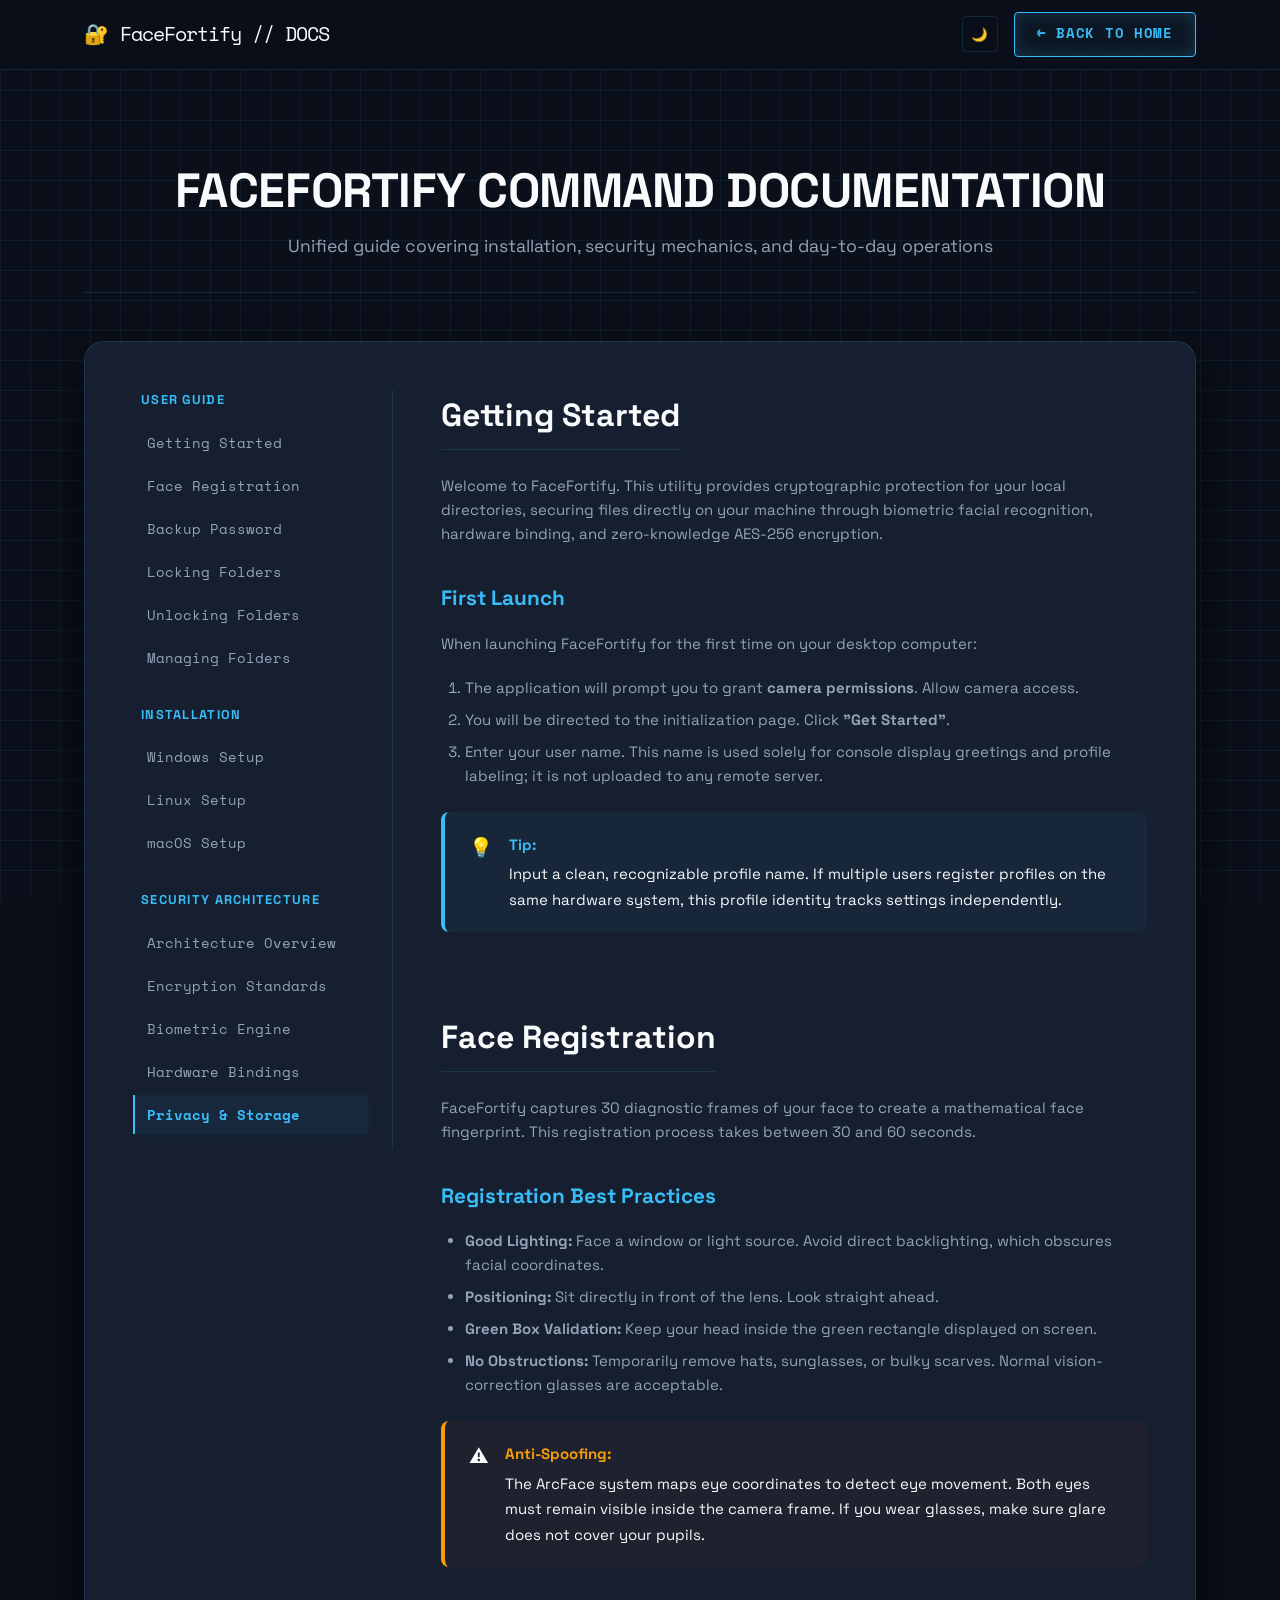
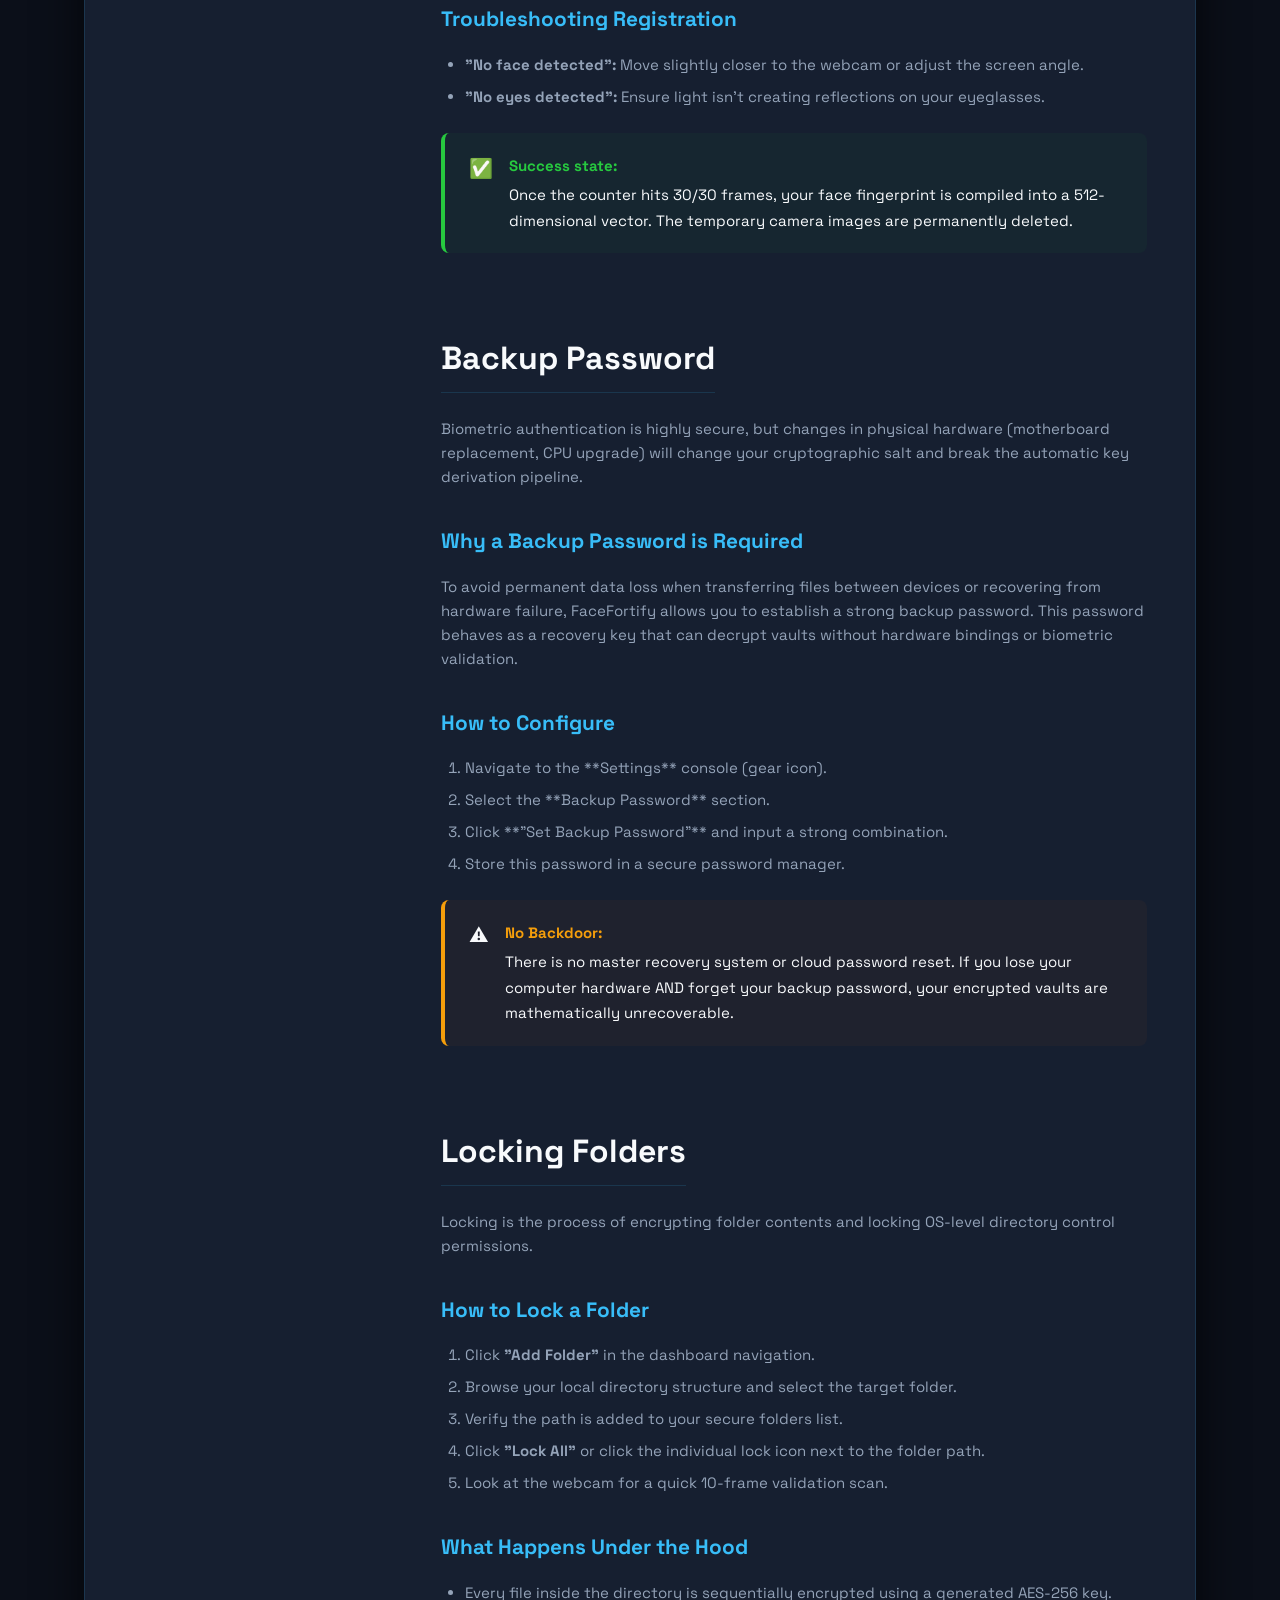
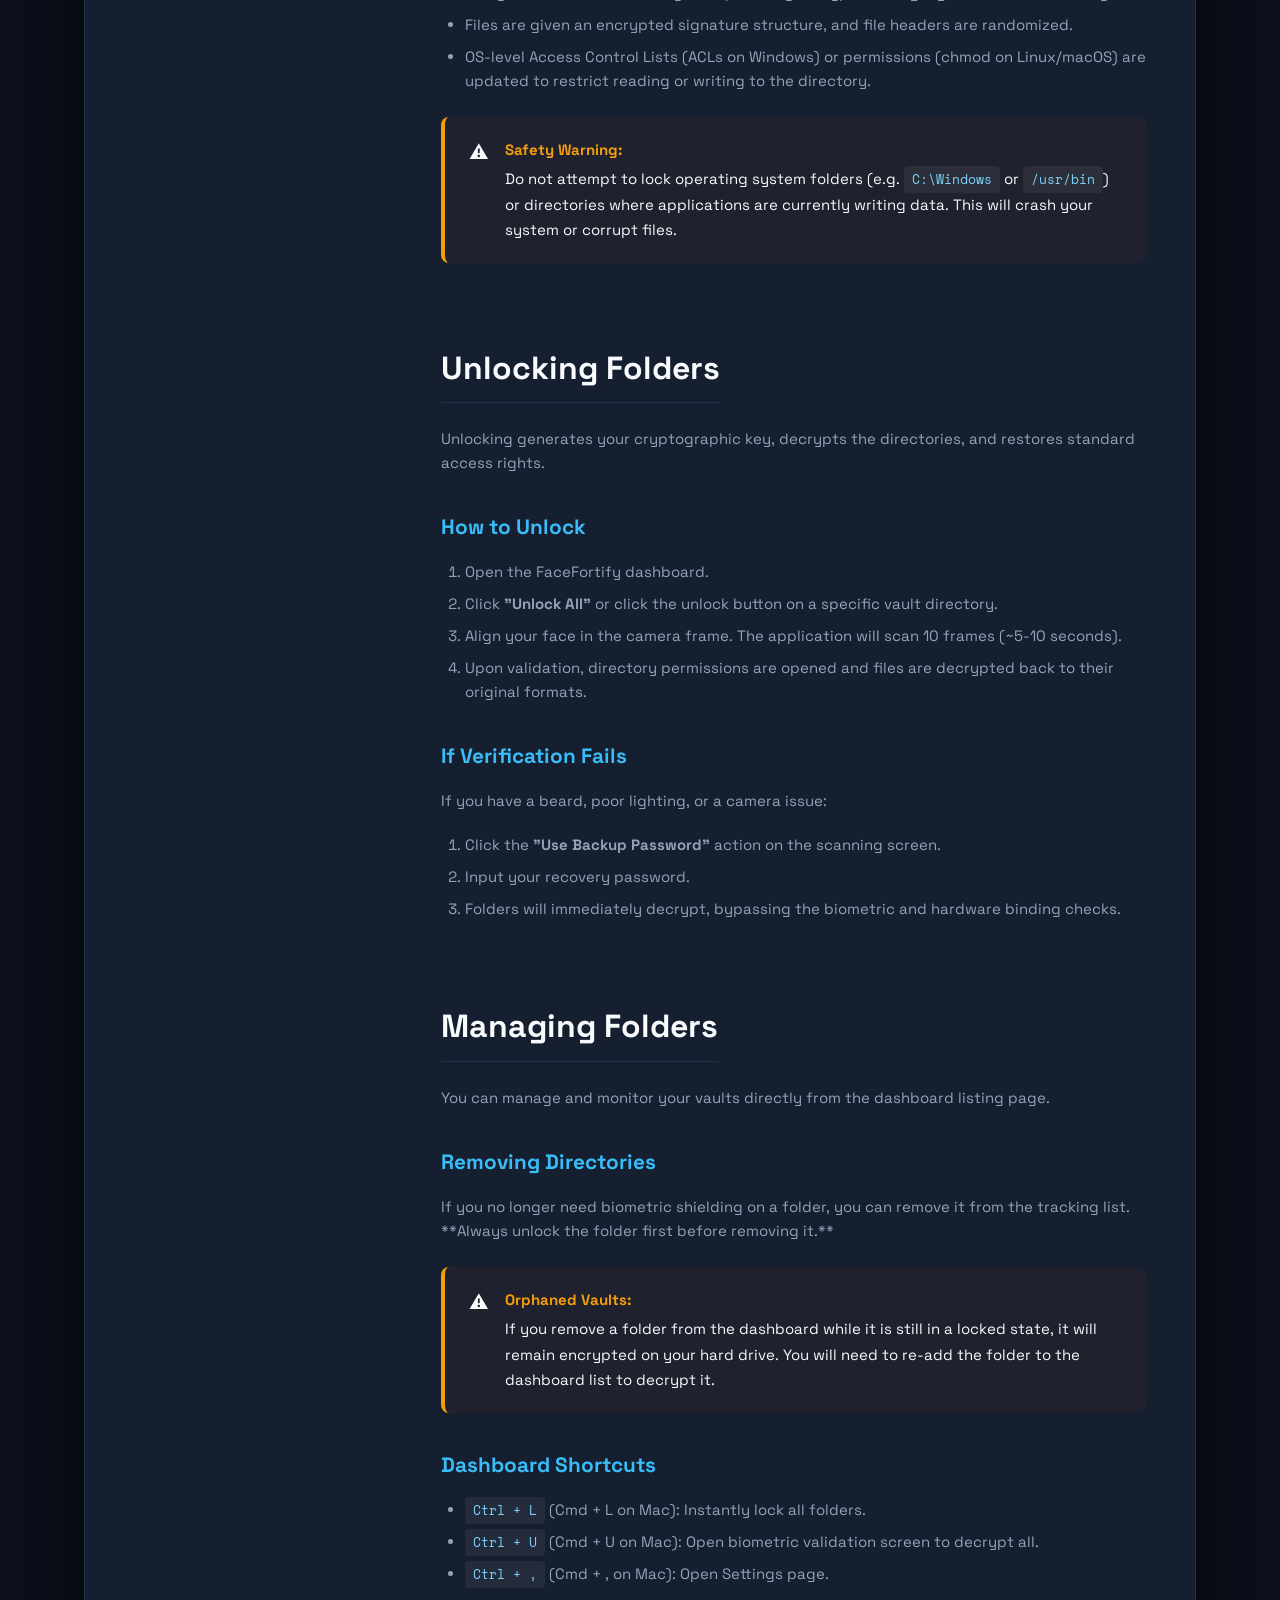
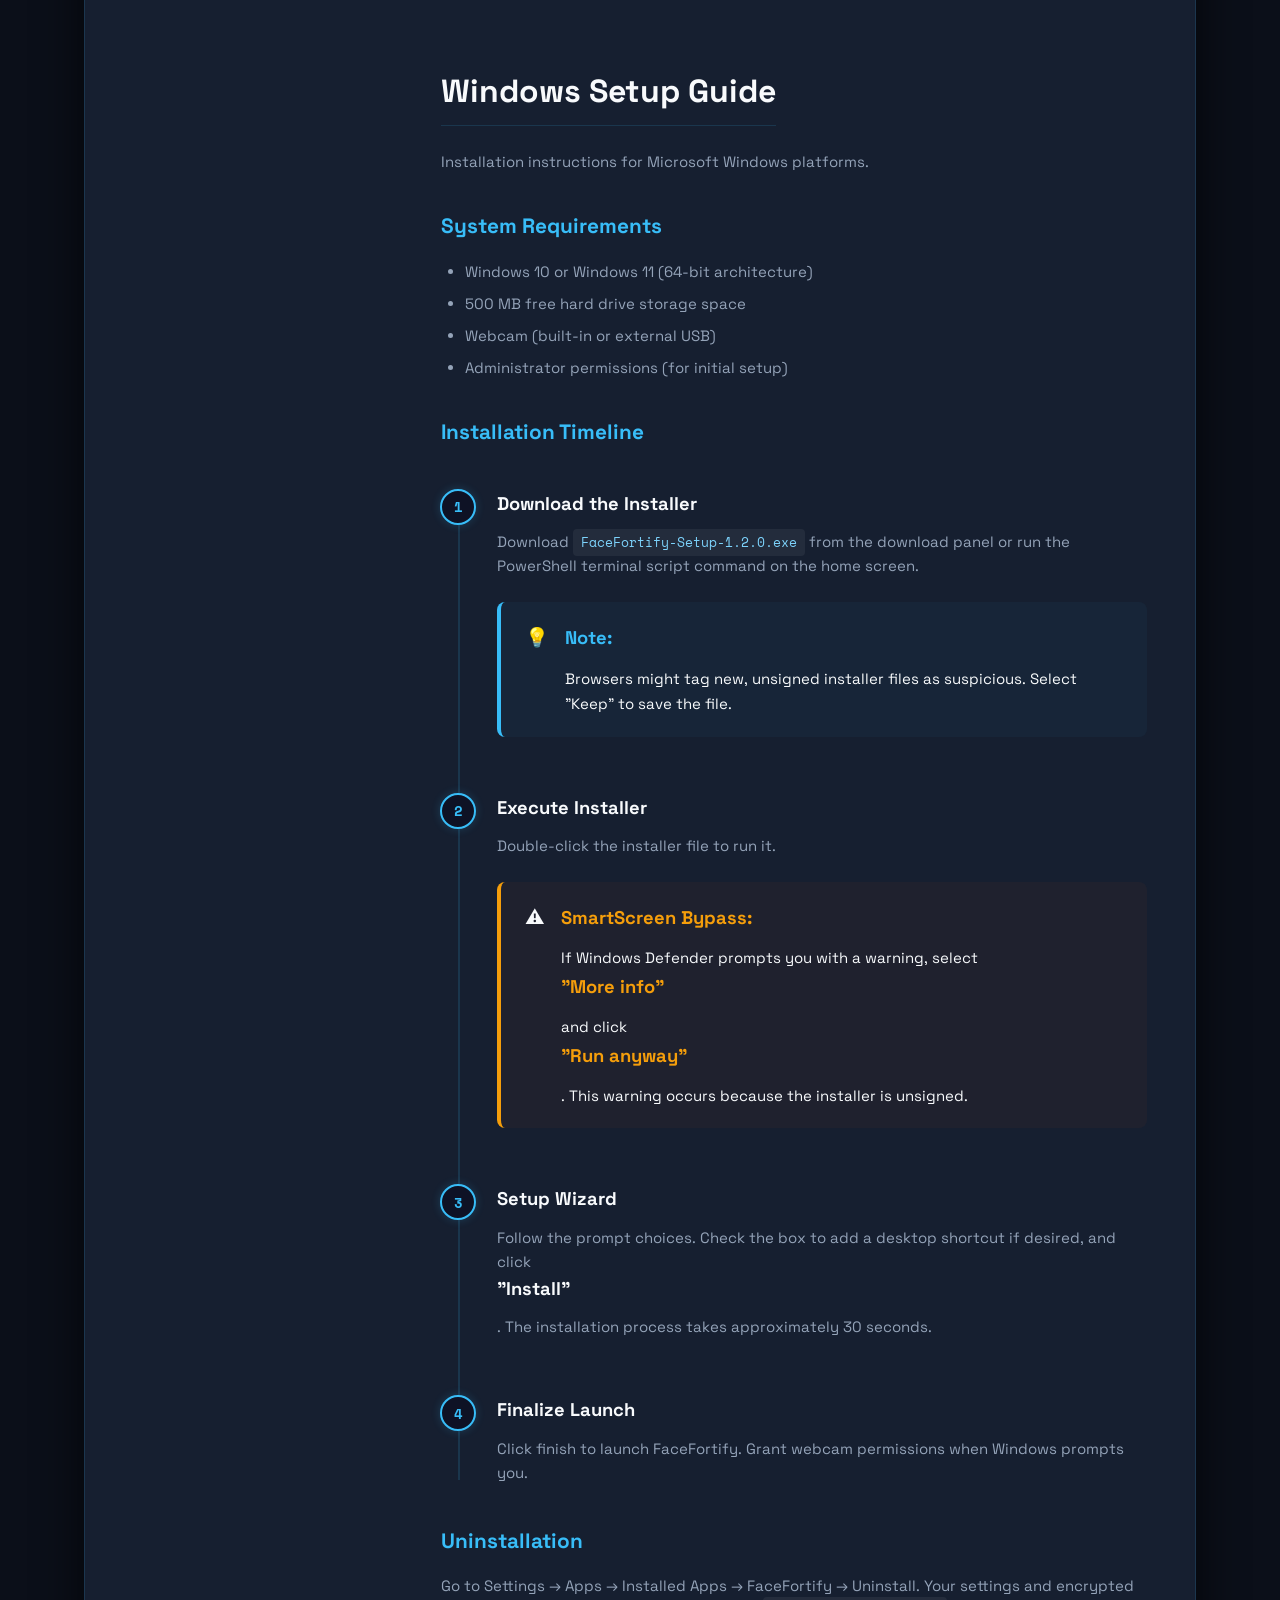
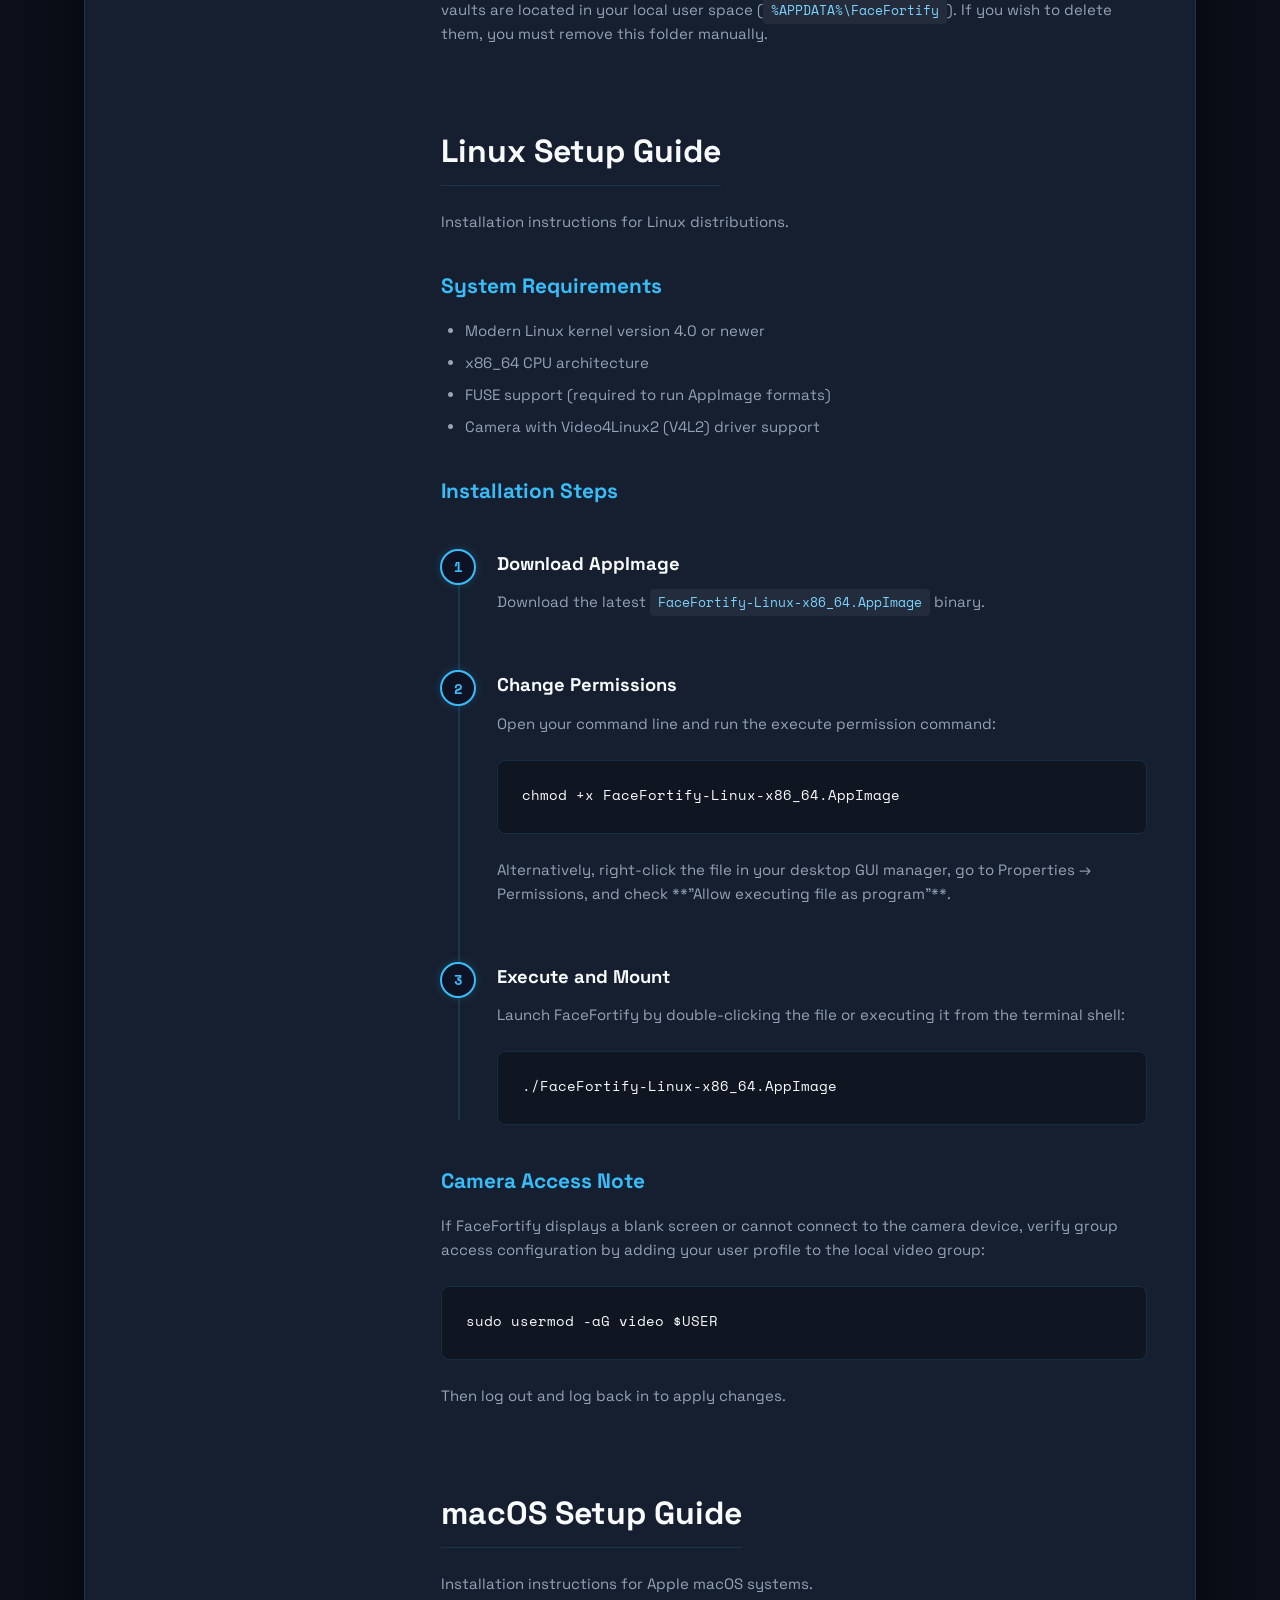
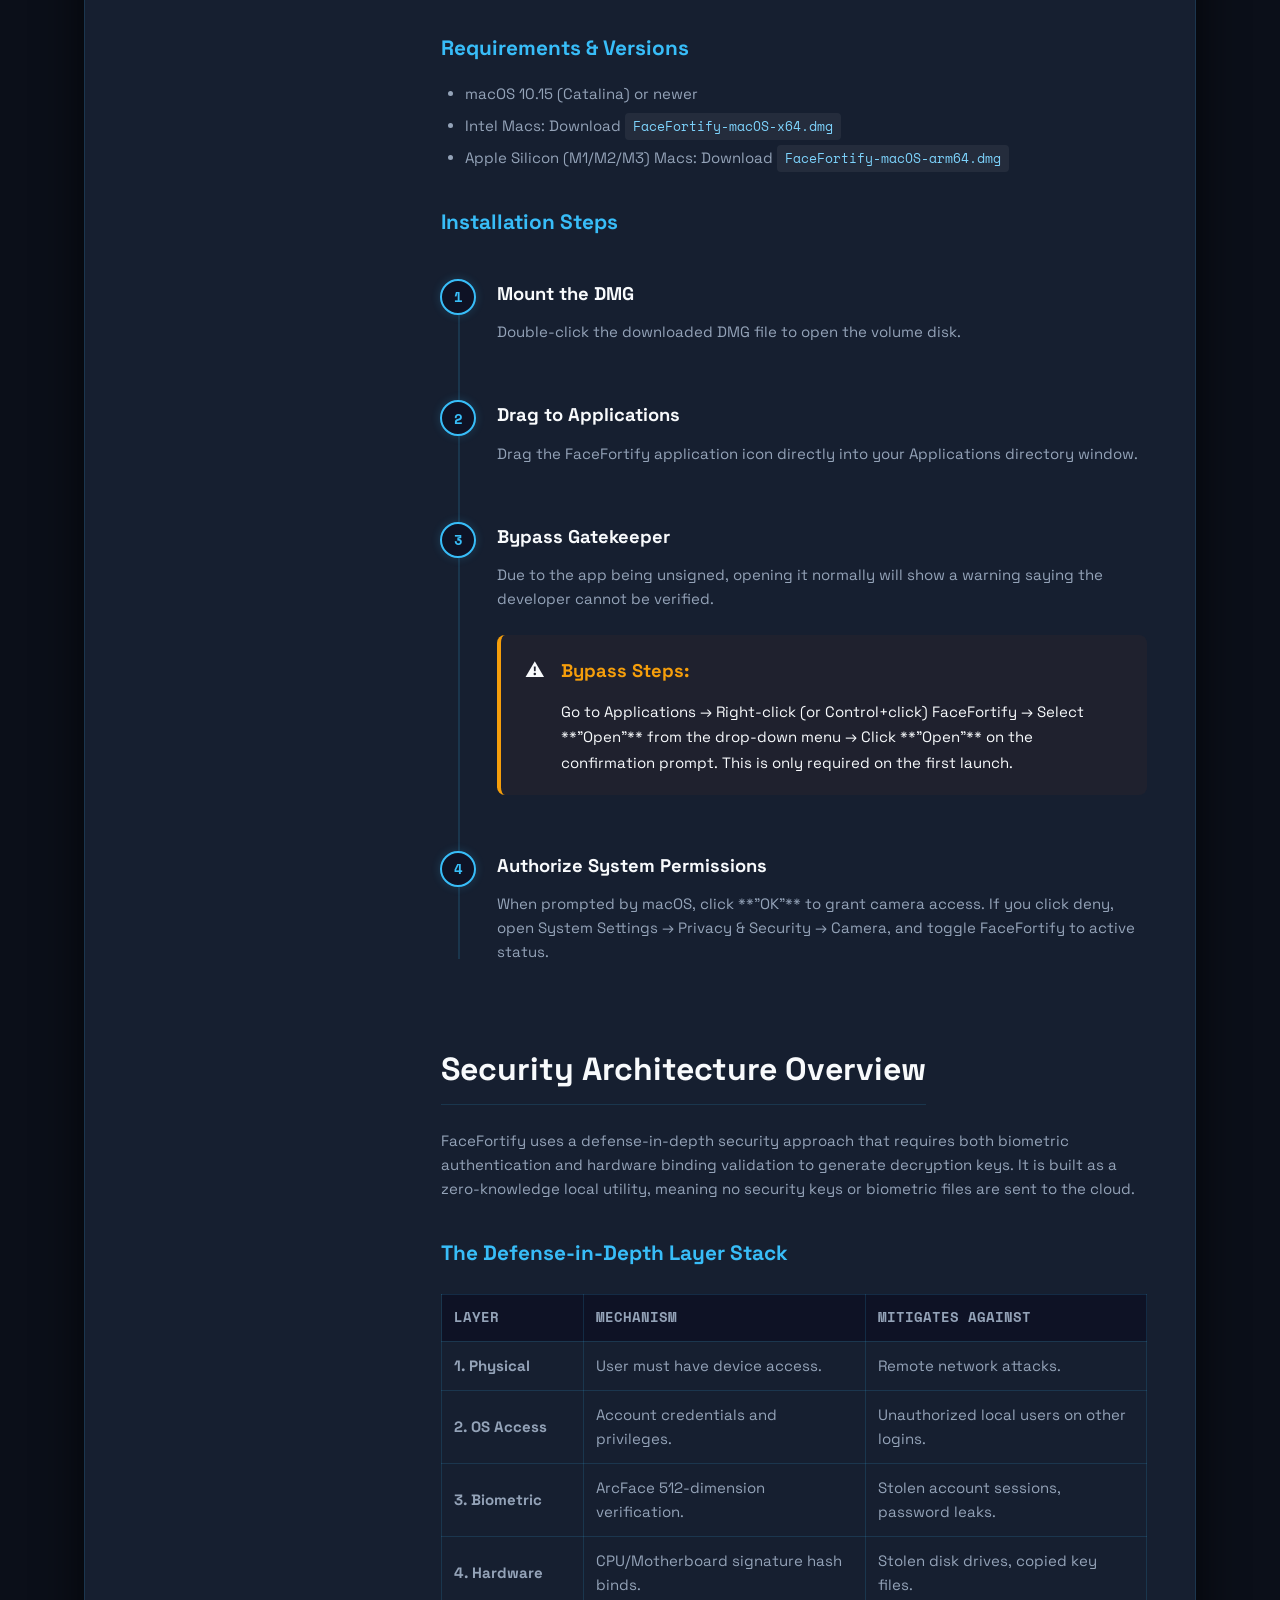
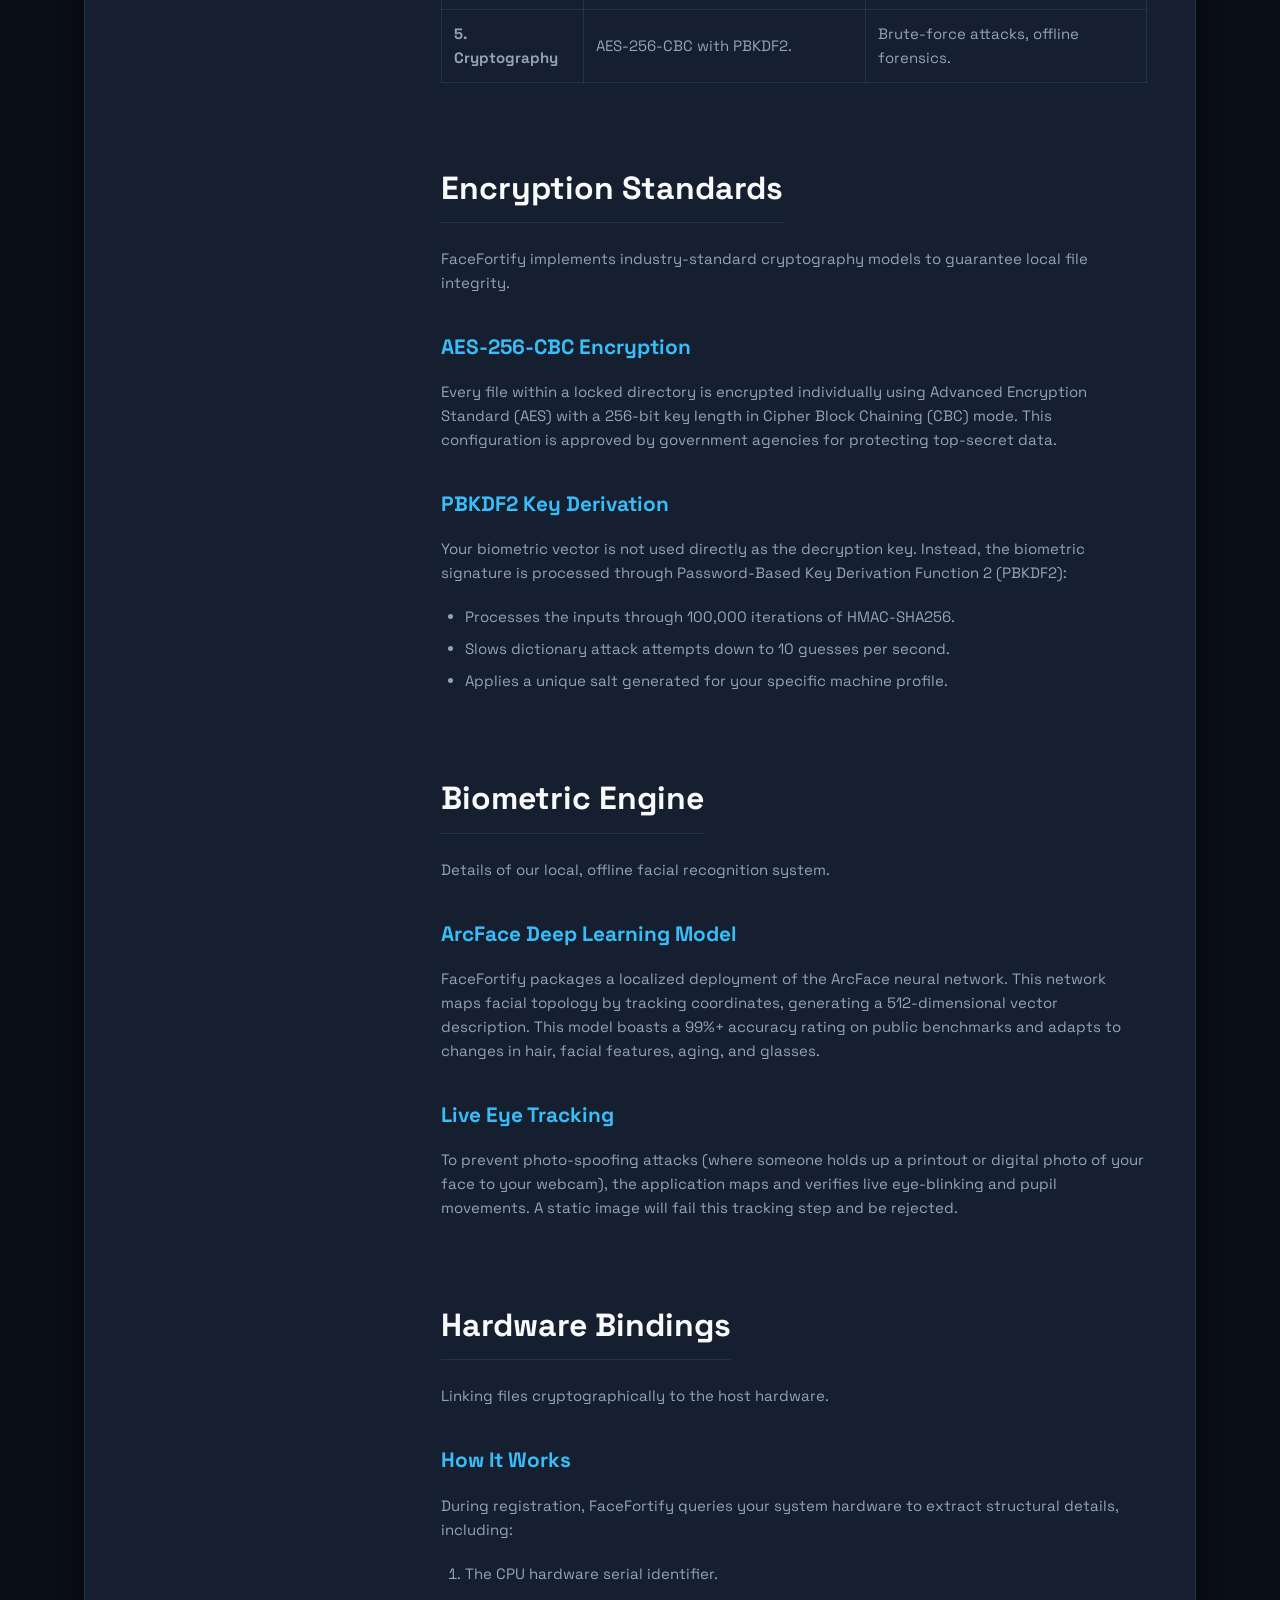
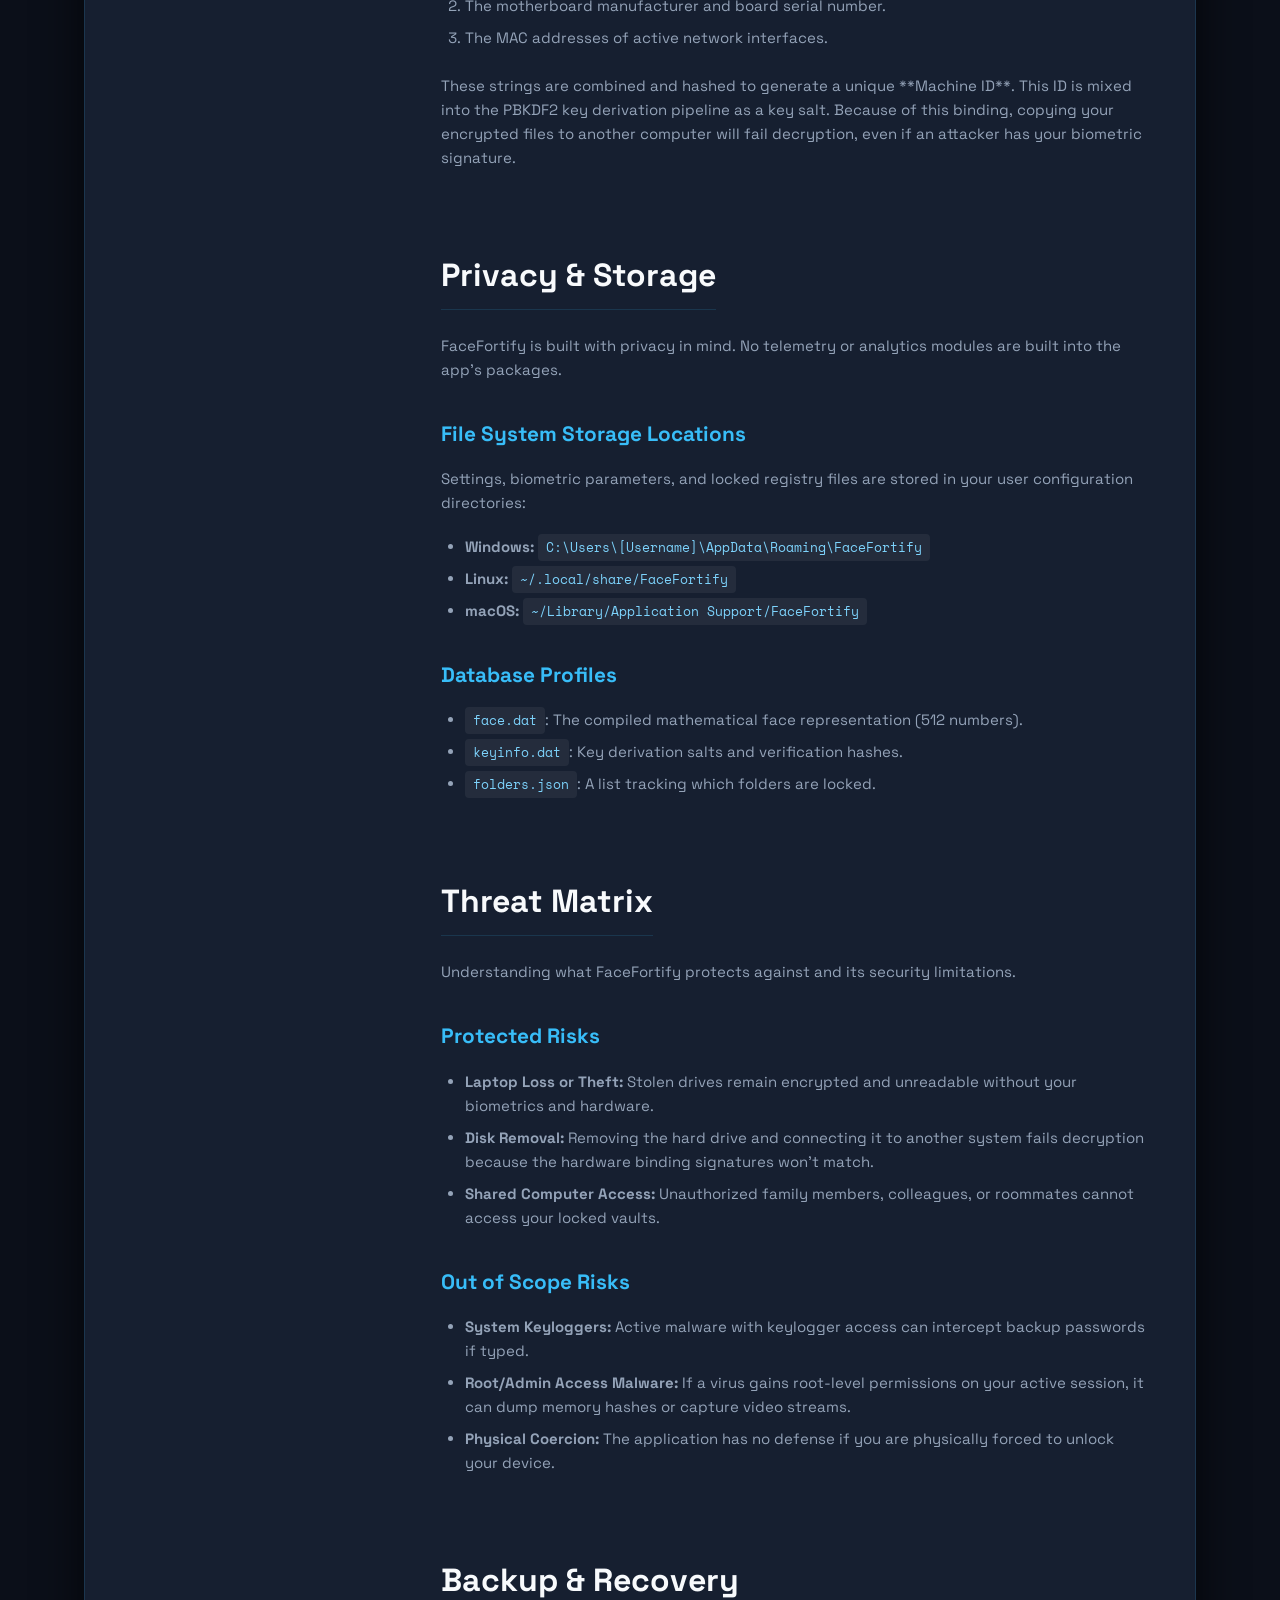
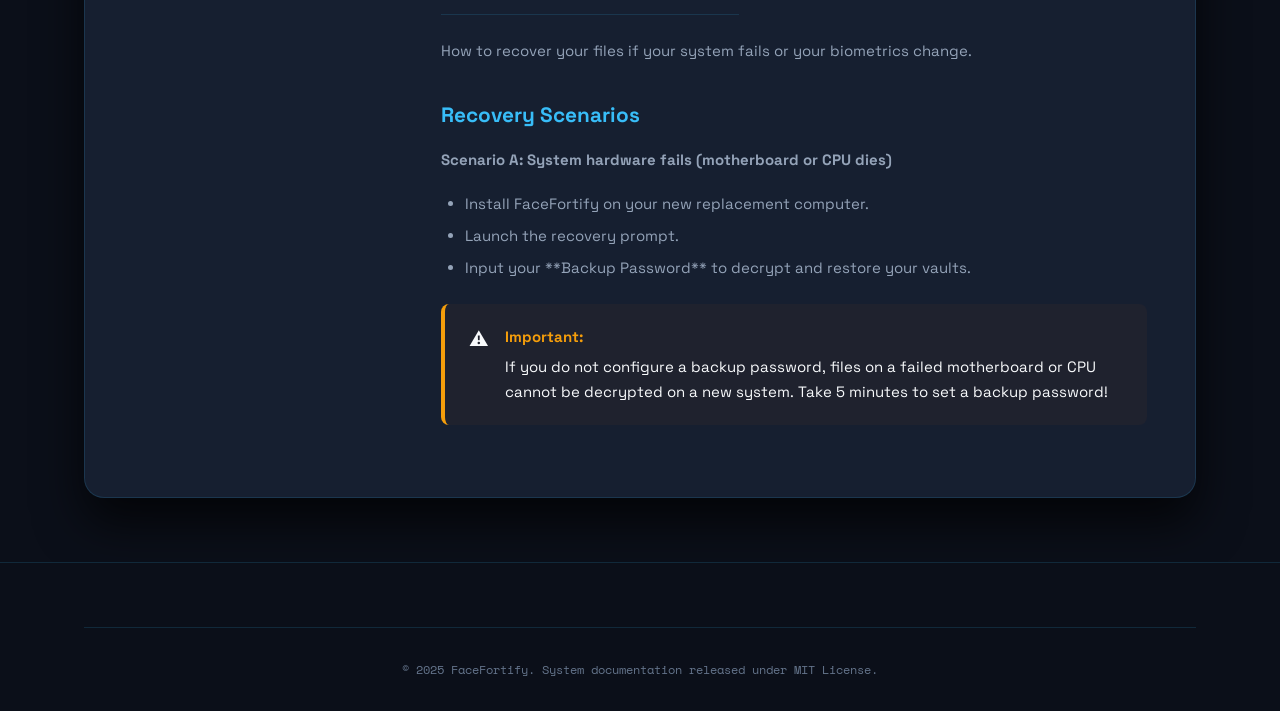
==== docs/index.html @ 285ff39a "feat: implement website functionality with new UI components and centralized documentation structure" ====
<!DOCTYPE html>
<html lang="en">

<head>
    <meta charset="UTF-8">
    <meta name="viewport" content="width=device-width, initial-scale=1.0">
    <title>Documentation Hub - FaceFortify</title>
    <link rel="icon" type="image/png" href="../images/favicon.png">
    <link href="https://fonts.googleapis.com/css2?family=Space+Grotesk:wght@400;500;600;700&family=Space+Mono:wght@400;700&family=Inter:wght@400;500;600;700&display=swap" rel="stylesheet">
    <link rel="stylesheet" href="../css/style.css?v=1.2.0">
</head>

<body>
    <!-- Top Cockpit Nav -->
    <nav class="nav">
        <div class="container">
            <div class="nav-wrapper">
                <a href="../index.html" class="logo">
                    🔐 <span>FaceFortify // DOCS</span>
                </a>
                <div style="display: flex; align-items: center; gap: 1rem;">
                    <button id="theme-toggle" class="theme-toggle-btn" aria-label="Toggle Theme">
                        🌙
                    </button>
                    <a href="../index.html" class="btn btn-primary">← Back to Home</a>
                </div>
            </div>
        </div>
    </nav>

    <!-- Unified Docs Container -->
    <div class="doc-container">
        <div class="doc-header">
            <h1>FaceFortify Command Documentation</h1>
            <p>Unified guide covering installation, security mechanics, and day-to-day operations</p>
        </div>

        <div class="doc-content">
            <div class="docs-hub-layout">
                <!-- Sidebar Cockpit -->
                <aside class="docs-sidebar">
                    <ul class="docs-sidebar-menu">
                        <li class="docs-sidebar-category">User Guide</li>
                        <li class="docs-sidebar-item active"><a href="#getting-started">Getting Started</a></li>
                        <li class="docs-sidebar-item"><a href="#face-registration">Face Registration</a></li>
                        <li class="docs-sidebar-item"><a href="#backup-password">Backup Password</a></li>
                        <li class="docs-sidebar-item"><a href="#locking-folders">Locking Folders</a></li>
                        <li class="docs-sidebar-item"><a href="#unlocking-folders">Unlocking Folders</a></li>
                        <li class="docs-sidebar-item"><a href="#managing-folders">Managing Folders</a></li>

                        <li class="docs-sidebar-category">Installation</li>
                        <li class="docs-sidebar-item"><a href="#install-windows">Windows Setup</a></li>
                        <li class="docs-sidebar-item"><a href="#install-linux">Linux Setup</a></li>
                        <li class="docs-sidebar-item"><a href="#install-macos">macOS Setup</a></li>

                        <li class="docs-sidebar-category">Security Architecture</li>
                        <li class="docs-sidebar-item"><a href="#security-overview">Architecture Overview</a></li>
                        <li class="docs-sidebar-item"><a href="#cryptography">Encryption Standards</a></li>
                        <li class="docs-sidebar-item"><a href="#biometrics">Biometric Engine</a></li>
                        <li class="docs-sidebar-item"><a href="#hardware-binding">Hardware Bindings</a></li>
                        <li class="docs-sidebar-item"><a href="#privacy-storage">Privacy & Storage</a></li>
                        <li class="docs-sidebar-item"><a href="#threat-model">Threat Matrix</a></li>
                        <li class="docs-sidebar-item"><a href="#recovery">Backup & Recovery</a></li>
                    </ul>
                </aside>

                <!-- Reading Pane -->
                <main class="docs-content-pane">
                    <!-- SECTION: Getting Started -->
                    <section id="getting-started" class="docs-section-block">
                        <h2>Getting Started</h2>
                        <p>Welcome to FaceFortify. This utility provides cryptographic protection for your local directories, securing files directly on your machine through biometric facial recognition, hardware binding, and zero-knowledge AES-256 encryption.</p>
                        
                        <h3>First Launch</h3>
                        <p>When launching FaceFortify for the first time on your desktop computer:</p>
                        <ol>
                            <li>The application will prompt you to grant <strong>camera permissions</strong>. Allow camera access.</li>
                            <li>You will be directed to the initialization page. Click <strong>"Get Started"</strong>.</li>
                            <li>Enter your user name. This name is used solely for console display greetings and profile labeling; it is not uploaded to any remote server.</li>
                        </ol>
                        <div class="callout callout-info">
                            <div class="callout-icon">💡</div>
                            <div class="callout-body">
                                <strong>Tip:</strong> Input a clean, recognizable profile name. If multiple users register profiles on the same hardware system, this profile identity tracks settings independently.
                            </div>
                        </div>
                    </section>

                    <!-- SECTION: Face Registration -->
                    <section id="face-registration" class="docs-section-block">
                        <h2>Face Registration</h2>
                        <p>FaceFortify captures 30 diagnostic frames of your face to create a mathematical face fingerprint. This registration process takes between 30 and 60 seconds.</p>
                        
                        <h3>Registration Best Practices</h3>
                        <ul>
                            <li><strong>Good Lighting:</strong> Face a window or light source. Avoid direct backlighting, which obscures facial coordinates.</li>
                            <li><strong>Positioning:</strong> Sit directly in front of the lens. Look straight ahead.</li>
                            <li><strong>Green Box Validation:</strong> Keep your head inside the green rectangle displayed on screen.</li>
                            <li><strong>No Obstructions:</strong> Temporarily remove hats, sunglasses, or bulky scarves. Normal vision-correction glasses are acceptable.</li>
                        </ul>

                        <div class="callout callout-warning">
                            <div class="callout-icon">⚠️</div>
                            <div class="callout-body">
                                <strong>Anti-Spoofing:</strong> The ArcFace system maps eye coordinates to detect eye movement. Both eyes must remain visible inside the camera frame. If you wear glasses, make sure glare does not cover your pupils.
                            </div>
                        </div>

                        <h3>Troubleshooting Registration</h3>
                        <ul>
                            <li><strong>"No face detected":</strong> Move slightly closer to the webcam or adjust the screen angle.</li>
                            <li><strong>"No eyes detected":</strong> Ensure light isn't creating reflections on your eyeglasses.</li>
                        </ul>
                        <div class="callout callout-success">
                            <div class="callout-icon">✅</div>
                            <div class="callout-body">
                                <strong>Success state:</strong> Once the counter hits 30/30 frames, your face fingerprint is compiled into a 512-dimensional vector. The temporary camera images are permanently deleted.
                            </div>
                        </div>
                    </section>

                    <!-- SECTION: Backup Password -->
                    <section id="backup-password" class="docs-section-block">
                        <h2>Backup Password</h2>
                        <p>Biometric authentication is highly secure, but changes in physical hardware (motherboard replacement, CPU upgrade) will change your cryptographic salt and break the automatic key derivation pipeline.</p>
                        
                        <h3>Why a Backup Password is Required</h3>
                        <p>To avoid permanent data loss when transferring files between devices or recovering from hardware failure, FaceFortify allows you to establish a strong backup password. This password behaves as a recovery key that can decrypt vaults without hardware bindings or biometric validation.</p>

                        <h3>How to Configure</h3>
                        <ol>
                            <li>Navigate to the **Settings** console (gear icon).</li>
                            <li>Select the **Backup Password** section.</li>
                            <li>Click **"Set Backup Password"** and input a strong combination.</li>
                            <li>Store this password in a secure password manager.</li>
                        </ol>

                        <div class="callout callout-warning">
                            <div class="callout-icon">⚠️</div>
                            <div class="callout-body">
                                <strong>No Backdoor:</strong> There is no master recovery system or cloud password reset. If you lose your computer hardware AND forget your backup password, your encrypted vaults are mathematically unrecoverable.
                            </div>
                        </div>
                    </section>

                    <!-- SECTION: Locking Folders -->
                    <section id="locking-folders" class="docs-section-block">
                        <h2>Locking Folders</h2>
                        <p>Locking is the process of encrypting folder contents and locking OS-level directory control permissions.</p>

                        <h3>How to Lock a Folder</h3>
                        <ol>
                            <li>Click <strong>"Add Folder"</strong> in the dashboard navigation.</li>
                            <li>Browse your local directory structure and select the target folder.</li>
                            <li>Verify the path is added to your secure folders list.</li>
                            <li>Click <strong>"Lock All"</strong> or click the individual lock icon next to the folder path.</li>
                            <li>Look at the webcam for a quick 10-frame validation scan.</li>
                        </ol>

                        <h3>What Happens Under the Hood</h3>
                        <ul>
                            <li>Every file inside the directory is sequentially encrypted using a generated AES-256 key.</li>
                            <li>Files are given an encrypted signature structure, and file headers are randomized.</li>
                            <li>OS-level Access Control Lists (ACLs on Windows) or permissions (chmod on Linux/macOS) are updated to restrict reading or writing to the directory.</li>
                        </ul>

                        <div class="callout callout-warning">
                            <div class="callout-icon">⚠️</div>
                            <div class="callout-body">
                                <strong>Safety Warning:</strong> Do not attempt to lock operating system folders (e.g. <code>C:\Windows</code> or <code>/usr/bin</code>) or directories where applications are currently writing data. This will crash your system or corrupt files.
                            </div>
                        </div>
                    </section>

                    <!-- SECTION: Unlocking Folders -->
                    <section id="unlocking-folders" class="docs-section-block">
                        <h2>Unlocking Folders</h2>
                        <p>Unlocking generates your cryptographic key, decrypts the directories, and restores standard access rights.</p>

                        <h3>How to Unlock</h3>
                        <ol>
                            <li>Open the FaceFortify dashboard.</li>
                            <li>Click <strong>"Unlock All"</strong> or click the unlock button on a specific vault directory.</li>
                            <li>Align your face in the camera frame. The application will scan 10 frames (~5-10 seconds).</li>
                            <li>Upon validation, directory permissions are opened and files are decrypted back to their original formats.</li>
                        </ol>

                        <h3>If Verification Fails</h3>
                        <p>If you have a beard, poor lighting, or a camera issue:</p>
                        <ol>
                            <li>Click the <strong>"Use Backup Password"</strong> action on the scanning screen.</li>
                            <li>Input your recovery password.</li>
                            <li>Folders will immediately decrypt, bypassing the biometric and hardware binding checks.</li>
                        </ol>
                    </section>

                    <!-- SECTION: Managing Folders -->
                    <section id="managing-folders" class="docs-section-block">
                        <h2>Managing Folders</h2>
                        <p>You can manage and monitor your vaults directly from the dashboard listing page.</p>
                        
                        <h3>Removing Directories</h3>
                        <p>If you no longer need biometric shielding on a folder, you can remove it from the tracking list. **Always unlock the folder first before removing it.**</p>
                        <div class="callout callout-warning">
                            <div class="callout-icon">⚠️</div>
                            <div class="callout-body">
                                <strong>Orphaned Vaults:</strong> If you remove a folder from the dashboard while it is still in a locked state, it will remain encrypted on your hard drive. You will need to re-add the folder to the dashboard list to decrypt it.
                            </div>
                        </div>

                        <h3>Dashboard Shortcuts</h3>
                        <ul>
                            <li><code>Ctrl + L</code> (Cmd + L on Mac): Instantly lock all folders.</li>
                            <li><code>Ctrl + U</code> (Cmd + U on Mac): Open biometric validation screen to decrypt all.</li>
                            <li><code>Ctrl + ,</code> (Cmd + , on Mac): Open Settings page.</li>
                        </ul>
                    </section>

                    <!-- SECTION: Windows Installation -->
                    <section id="install-windows" class="docs-section-block">
                        <h2>Windows Setup Guide</h2>
                        <p>Installation instructions for Microsoft Windows platforms.</p>

                        <h3>System Requirements</h3>
                        <ul>
                            <li>Windows 10 or Windows 11 (64-bit architecture)</li>
                            <li>500 MB free hard drive storage space</li>
                            <li>Webcam (built-in or external USB)</li>
                            <li>Administrator permissions (for initial setup)</li>
                        </ul>

                        <h3>Installation Timeline</h3>
                        <div class="timeline">
                            <div class="timeline-step">
                                <span class="timeline-number">1</span>
                                <div class="timeline-content">
                                    <strong>Download the Installer</strong>
                                    <p>Download <code>FaceFortify-Setup-1.2.0.exe</code> from the download panel or run the PowerShell terminal script command on the home screen.</p>
                                    <div class="callout callout-info">
                                        <div class="callout-icon">💡</div>
                                        <div class="callout-body">
                                            <strong>Note:</strong> Browsers might tag new, unsigned installer files as suspicious. Select "Keep" to save the file.
                                        </div>
                                    </div>
                                </div>
                            </div>
                            <div class="timeline-step">
                                <span class="timeline-number">2</span>
                                <div class="timeline-content">
                                    <strong>Execute Installer</strong>
                                    <p>Double-click the installer file to run it.</p>
                                    <div class="callout callout-warning">
                                        <div class="callout-icon">⚠️</div>
                                        <div class="callout-body">
                                            <strong>SmartScreen Bypass:</strong> If Windows Defender prompts you with a warning, select <strong>"More info"</strong> and click <strong>"Run anyway"</strong>. This warning occurs because the installer is unsigned.
                                        </div>
                                    </div>
                                </div>
                            </div>
                            <div class="timeline-step">
                                <span class="timeline-number">3</span>
                                <div class="timeline-content">
                                    <strong>Setup Wizard</strong>
                                    <p>Follow the prompt choices. Check the box to add a desktop shortcut if desired, and click <strong>"Install"</strong>. The installation process takes approximately 30 seconds.</p>
                                </div>
                            </div>
                            <div class="timeline-step">
                                <span class="timeline-number">4</span>
                                <div class="timeline-content">
                                    <strong>Finalize Launch</strong>
                                    <p>Click finish to launch FaceFortify. Grant webcam permissions when Windows prompts you.</p>
                                </div>
                            </div>
                        </div>

                        <h3>Uninstallation</h3>
                        <p>Go to Settings → Apps → Installed Apps → FaceFortify → Uninstall. Your settings and encrypted vaults are located in your local user space (<code>%APPDATA%\FaceFortify</code>). If you wish to delete them, you must remove this folder manually.</p>
                    </section>

                    <!-- SECTION: Linux Installation -->
                    <section id="install-linux" class="docs-section-block">
                        <h2>Linux Setup Guide</h2>
                        <p>Installation instructions for Linux distributions.</p>

                        <h3>System Requirements</h3>
                        <ul>
                            <li>Modern Linux kernel version 4.0 or newer</li>
                            <li>x86_64 CPU architecture</li>
                            <li>FUSE support (required to run AppImage formats)</li>
                            <li>Camera with Video4Linux2 (V4L2) driver support</li>
                        </ul>

                        <h3>Installation Steps</h3>
                        <div class="timeline">
                            <div class="timeline-step">
                                <span class="timeline-number">1</span>
                                <div class="timeline-content">
                                    <strong>Download AppImage</strong>
                                    <p>Download the latest <code>FaceFortify-Linux-x86_64.AppImage</code> binary.</p>
                                </div>
                            </div>
                            <div class="timeline-step">
                                <span class="timeline-number">2</span>
                                <div class="timeline-content">
                                    <strong>Change Permissions</strong>
                                    <p>Open your command line and run the execute permission command:</p>
                                    <pre><code>chmod +x FaceFortify-Linux-x86_64.AppImage</code></pre>
                                    <p>Alternatively, right-click the file in your desktop GUI manager, go to Properties → Permissions, and check **"Allow executing file as program"**.</p>
                                </div>
                            </div>
                            <div class="timeline-step">
                                <span class="timeline-number">3</span>
                                <div class="timeline-content">
                                    <strong>Execute and Mount</strong>
                                    <p>Launch FaceFortify by double-clicking the file or executing it from the terminal shell:</p>
                                    <pre><code>./FaceFortify-Linux-x86_64.AppImage</code></pre>
                                </div>
                            </div>
                        </div>

                        <h3>Camera Access Note</h3>
                        <p>If FaceFortify displays a blank screen or cannot connect to the camera device, verify group access configuration by adding your user profile to the local video group:</p>
                        <pre><code>sudo usermod -aG video $USER</code></pre>
                        <p>Then log out and log back in to apply changes.</p>
                    </section>

                    <!-- SECTION: macOS Installation -->
                    <section id="install-macos" class="docs-section-block">
                        <h2>macOS Setup Guide</h2>
                        <p>Installation instructions for Apple macOS systems.</p>

                        <h3>Requirements & Versions</h3>
                        <ul>
                            <li>macOS 10.15 (Catalina) or newer</li>
                            <li>Intel Macs: Download <code>FaceFortify-macOS-x64.dmg</code></li>
                            <li>Apple Silicon (M1/M2/M3) Macs: Download <code>FaceFortify-macOS-arm64.dmg</code></li>
                        </ul>

                        <h3>Installation Steps</h3>
                        <div class="timeline">
                            <div class="timeline-step">
                                <span class="timeline-number">1</span>
                                <div class="timeline-content">
                                    <strong>Mount the DMG</strong>
                                    <p>Double-click the downloaded DMG file to open the volume disk.</p>
                                </div>
                            </div>
                            <div class="timeline-step">
                                <span class="timeline-number">2</span>
                                <div class="timeline-content">
                                    <strong>Drag to Applications</strong>
                                    <p>Drag the FaceFortify application icon directly into your Applications directory window.</p>
                                </div>
                            </div>
                            <div class="timeline-step">
                                <span class="timeline-number">3</span>
                                <div class="timeline-content">
                                    <strong>Bypass Gatekeeper</strong>
                                    <p>Due to the app being unsigned, opening it normally will show a warning saying the developer cannot be verified.</p>
                                    <div class="callout callout-warning">
                                        <div class="callout-icon">⚠️</div>
                                        <div class="callout-body">
                                            <strong>Bypass Steps:</strong> Go to Applications → Right-click (or Control+click) FaceFortify → Select **"Open"** from the drop-down menu → Click **"Open"** on the confirmation prompt. This is only required on the first launch.
                                        </div>
                                    </div>
                                </div>
                            </div>
                            <div class="timeline-step">
                                <span class="timeline-number">4</span>
                                <div class="timeline-content">
                                    <strong>Authorize System Permissions</strong>
                                    <p>When prompted by macOS, click **"OK"** to grant camera access. If you click deny, open System Settings → Privacy & Security → Camera, and toggle FaceFortify to active status.</p>
                                </div>
                            </div>
                        </div>
                    </section>

                    <!-- SECTION: Architecture Overview -->
                    <section id="security-overview" class="docs-section-block">
                        <h2>Security Architecture Overview</h2>
                        <p>FaceFortify uses a defense-in-depth security approach that requires both biometric authentication and hardware binding validation to generate decryption keys. It is built as a zero-knowledge local utility, meaning no security keys or biometric files are sent to the cloud.</p>
                        
                        <h3>The Defense-in-Depth Layer Stack</h3>
                        <table style="width: 100%; border-collapse: collapse; margin: 1.5rem 0;">
                            <thead>
                                <tr style="background: var(--bg-tertiary);">
                                    <th style="padding: 0.75rem; border: 1px solid var(--border-color);">Layer</th>
                                    <th style="padding: 0.75rem; border: 1px solid var(--border-color);">Mechanism</th>
                                    <th style="padding: 0.75rem; border: 1px solid var(--border-color);">Mitigates Against</th>
                                </tr>
                            </thead>
                            <tbody>
                                <tr>
                                    <td style="padding: 0.75rem; border: 1px solid var(--border-color); font-weight:700;">1. Physical</td>
                                    <td style="padding: 0.75rem; border: 1px solid var(--border-color);">User must have device access.</td>
                                    <td style="padding: 0.75rem; border: 1px solid var(--border-color);">Remote network attacks.</td>
                                </tr>
                                <tr>
                                    <td style="padding: 0.75rem; border: 1px solid var(--border-color); font-weight:700;">2. OS Access</td>
                                    <td style="padding: 0.75rem; border: 1px solid var(--border-color);">Account credentials and privileges.</td>
                                    <td style="padding: 0.75rem; border: 1px solid var(--border-color);">Unauthorized local users on other logins.</td>
                                </tr>
                                <tr>
                                    <td style="padding: 0.75rem; border: 1px solid var(--border-color); font-weight:700;">3. Biometric</td>
                                    <td style="padding: 0.75rem; border: 1px solid var(--border-color);">ArcFace 512-dimension verification.</td>
                                    <td style="padding: 0.75rem; border: 1px solid var(--border-color);">Stolen account sessions, password leaks.</td>
                                </tr>
                                <tr>
                                    <td style="padding: 0.75rem; border: 1px solid var(--border-color); font-weight:700;">4. Hardware</td>
                                    <td style="padding: 0.75rem; border: 1px solid var(--border-color);">CPU/Motherboard signature hash binds.</td>
                                    <td style="padding: 0.75rem; border: 1px solid var(--border-color);">Stolen disk drives, copied key files.</td>
                                </tr>
                                <tr>
                                    <td style="padding: 0.75rem; border: 1px solid var(--border-color); font-weight:700;">5. Cryptography</td>
                                    <td style="padding: 0.75rem; border: 1px solid var(--border-color);">AES-256-CBC with PBKDF2.</td>
                                    <td style="padding: 0.75rem; border: 1px solid var(--border-color);">Brute-force attacks, offline forensics.</td>
                                </tr>
                            </tbody>
                        </table>
                    </section>

                    <!-- SECTION: Cryptography -->
                    <section id="cryptography" class="docs-section-block">
                        <h2>Encryption Standards</h2>
                        <p>FaceFortify implements industry-standard cryptography models to guarantee local file integrity.</p>

                        <h3>AES-256-CBC Encryption</h3>
                        <p>Every file within a locked directory is encrypted individually using Advanced Encryption Standard (AES) with a 256-bit key length in Cipher Block Chaining (CBC) mode. This configuration is approved by government agencies for protecting top-secret data.</p>
                        
                        <h3>PBKDF2 Key Derivation</h3>
                        <p>Your biometric vector is not used directly as the decryption key. Instead, the biometric signature is processed through Password-Based Key Derivation Function 2 (PBKDF2):</p>
                        <ul>
                            <li>Processes the inputs through 100,000 iterations of HMAC-SHA256.</li>
                            <li>Slows dictionary attack attempts down to 10 guesses per second.</li>
                            <li>Applies a unique salt generated for your specific machine profile.</li>
                        </ul>
                    </section>

                    <!-- SECTION: Biometrics -->
                    <section id="biometrics" class="docs-section-block">
                        <h2>Biometric Engine</h2>
                        <p>Details of our local, offline facial recognition system.</p>

                        <h3>ArcFace Deep Learning Model</h3>
                        <p>FaceFortify packages a localized deployment of the ArcFace neural network. This network maps facial topology by tracking coordinates, generating a 512-dimensional vector description. This model boasts a 99%+ accuracy rating on public benchmarks and adapts to changes in hair, facial features, aging, and glasses.</p>

                        <h3>Live Eye Tracking</h3>
                        <p>To prevent photo-spoofing attacks (where someone holds up a printout or digital photo of your face to your webcam), the application maps and verifies live eye-blinking and pupil movements. A static image will fail this tracking step and be rejected.</p>
                    </section>

                    <!-- SECTION: Hardware Bindings -->
                    <section id="hardware-binding" class="docs-section-block">
                        <h2>Hardware Bindings</h2>
                        <p>Linking files cryptographically to the host hardware.</p>

                        <h3>How It Works</h3>
                        <p>During registration, FaceFortify queries your system hardware to extract structural details, including:</p>
                        <ol>
                            <li>The CPU hardware serial identifier.</li>
                            <li>The motherboard manufacturer and board serial number.</li>
                            <li>The MAC addresses of active network interfaces.</li>
                        </ol>
                        <p>These strings are combined and hashed to generate a unique **Machine ID**. This ID is mixed into the PBKDF2 key derivation pipeline as a key salt. Because of this binding, copying your encrypted files to another computer will fail decryption, even if an attacker has your biometric signature.</p>
                    </section>

                    <!-- SECTION: Privacy & Storage -->
                    <section id="privacy-storage" class="docs-section-block">
                        <h2>Privacy & Storage</h2>
                        <p>FaceFortify is built with privacy in mind. No telemetry or analytics modules are built into the app's packages.</p>

                        <h3>File System Storage Locations</h3>
                        <p>Settings, biometric parameters, and locked registry files are stored in your user configuration directories:</p>
                        <ul>
                            <li><strong>Windows:</strong> <code>C:\Users\[Username]\AppData\Roaming\FaceFortify</code></li>
                            <li><strong>Linux:</strong> <code>~/.local/share/FaceFortify</code></li>
                            <li><strong>macOS:</strong> <code>~/Library/Application Support/FaceFortify</code></li>
                        </ul>

                        <h3>Database Profiles</h3>
                        <ul>
                            <li><code>face.dat</code>: The compiled mathematical face representation (512 numbers).</li>
                            <li><code>keyinfo.dat</code>: Key derivation salts and verification hashes.</li>
                            <li><code>folders.json</code>: A list tracking which folders are locked.</li>
                        </ul>
                    </section>

                    <!-- SECTION: Threat Matrix -->
                    <section id="threat-model" class="docs-section-block">
                        <h2>Threat Matrix</h2>
                        <p>Understanding what FaceFortify protects against and its security limitations.</p>

                        <h3>Protected Risks</h3>
                        <ul>
                            <li><strong>Laptop Loss or Theft:</strong> Stolen drives remain encrypted and unreadable without your biometrics and hardware.</li>
                            <li><strong>Disk Removal:</strong> Removing the hard drive and connecting it to another system fails decryption because the hardware binding signatures won't match.</li>
                            <li><strong>Shared Computer Access:</strong> Unauthorized family members, colleagues, or roommates cannot access your locked vaults.</li>
                        </ul>

                        <h3>Out of Scope Risks</h3>
                        <ul>
                            <li><strong>System Keyloggers:</strong> Active malware with keylogger access can intercept backup passwords if typed.</li>
                            <li><strong>Root/Admin Access Malware:</strong> If a virus gains root-level permissions on your active session, it can dump memory hashes or capture video streams.</li>
                            <li><strong>Physical Coercion:</strong> The application has no defense if you are physically forced to unlock your device.</li>
                        </ul>
                    </section>

                    <!-- SECTION: Recovery -->
                    <section id="recovery" class="docs-section-block">
                        <h2>Backup & Recovery</h2>
                        <p>How to recover your files if your system fails or your biometrics change.</p>
                        
                        <h3>Recovery Scenarios</h3>
                        <p><strong>Scenario A: System hardware fails (motherboard or CPU dies)</strong></p>
                        <ul>
                            <li>Install FaceFortify on your new replacement computer.</li>
                            <li>Launch the recovery prompt.</li>
                            <li>Input your **Backup Password** to decrypt and restore your vaults.</li>
                        </ul>

                        <div class="callout callout-warning">
                            <div class="callout-icon">⚠️</div>
                            <div class="callout-body">
                                <strong>Important:</strong> If you do not configure a backup password, files on a failed motherboard or CPU cannot be decrypted on a new system. Take 5 minutes to set a backup password!
                            </div>
                        </div>
                    </section>
                </main>
            </div>
        </div>
    </div>

    <!-- Footer Cockpit -->
    <footer class="footer">
        <div class="container">
            <div class="footer-bottom">
                <p>&copy; 2025 FaceFortify. System documentation released under MIT License.</p>
            </div>
        </div>
    </footer>

    <!-- JavaScript -->
    <script>
        document.addEventListener('DOMContentLoaded', () => {
            const sidebarItems = document.querySelectorAll('.docs-sidebar-item');
            const sections = document.querySelectorAll('.docs-section-block');
            
            // Theme toggle behavior
            const themeToggle = document.getElementById('theme-toggle');
            if (themeToggle) {
                themeToggle.addEventListener('click', () => {
                    const isLight = document.body.classList.toggle('light-mode');
                    themeToggle.textContent = isLight ? '☀️' : '🌙';
                    localStorage.setItem('theme', isLight ? 'light' : 'dark');
                });
                
                // Sync theme with localStorage
                const savedTheme = localStorage.getItem('theme');
                if (savedTheme === 'light') {
                    document.body.classList.add('light-mode');
                    themeToggle.textContent = '☀️';
                } else {
                    document.body.classList.remove('light-mode');
                    themeToggle.textContent = '🌙';
                }
            }

            // Scrollspy scroll active item tracking
            function updateActiveState() {
                let currentSectionId = '';
                const scrollPosition = window.scrollY + 120; // offset

                sections.forEach(section => {
                    const sectionTop = section.offsetTop;
                    const sectionHeight = section.offsetHeight;
                    if (scrollPosition >= sectionTop && scrollPosition < sectionTop + sectionHeight) {
                        currentSectionId = section.getAttribute('id');
                    }
                });

                if (currentSectionId) {
                    sidebarItems.forEach(item => {
                        const link = item.querySelector('a');
                        if (link && link.getAttribute('href') === `#${currentSectionId}`) {
                            item.classList.add('active');
                        } else {
                            item.classList.remove('active');
                        }
                    });
                }
            }

            window.addEventListener('scroll', updateActiveState);
            updateActiveState(); // run once on load
        });
    </script>
</body>

</html>
---- css/style.css ----
/* ==========================================================================
   FaceFortify Immersive Biometric Command Console Stylesheet
   ========================================================================== */

@import url('https://fonts.googleapis.com/css2?family=Space+Grotesk:wght@400;500;600;700&family=Space+Mono:wght@400;700&family=Inter:wght@400;500;600;700&display=swap');

/* --- Command Console Theme Variables (Blueprint Cyber Default) --- */
:root {
    --primary-color: #38bdf8;
    /* Soft Electric Sky Blue */
    --primary-dark: #0284c7;
    --primary-light: #7dd3fc;

    --secondary-color: #818cf8;
    /* Soft Indigo */
    --secondary-dark: #4f46e5;
    --secondary-light: #a5b4fc;

    --accent-color: #f59e0b;
    /* Warm Amber */
    --accent-glow: rgba(245, 158, 11, 0.15);

    --text-primary: #f8fafc;
    /* Premium Soft White */
    --text-secondary: #94a3b8;
    /* Cool Grey */
    --text-light: #64748b;
    /* Muted Slate Grey */

    --bg-primary: #0b0f19;
    /* Refined Dark Space Navy */
    --bg-secondary: #161f30;
    /* Dark Slate Blue Card Area */
    --bg-tertiary: #0e1225;
    /* Slate Panel */

    --border-color: rgba(56, 189, 248, 0.15);
    --border-hover: rgba(56, 189, 248, 0.35);
    --border-active: rgba(129, 140, 248, 0.4);

    --card-bg: rgba(22, 31, 48, 0.75);
    --glass-bg: rgba(11, 15, 25, 0.85);
    --glass-border: rgba(56, 189, 248, 0.1);
    --glass-shadow: 0 16px 50px 0 rgba(0, 0, 0, 0.65);

    --cyan-glow: rgba(56, 189, 248, 0.2);
    --purple-glow: rgba(129, 140, 248, 0.2);

    --shadow-sm: 0 2px 4px rgba(0, 0, 0, 0.3);
    --shadow-md: 0 8px 16px rgba(0, 0, 0, 0.4);
    --shadow-lg: 0 16px 32px rgba(0, 0, 0, 0.5);
    --shadow-xl: 0 24px 48px rgba(0, 0, 0, 0.7);

    --radius-sm: 0.25rem;
    --radius-md: 0.5rem;
    --radius-lg: 0.75rem;
    --radius-xl: 1.25rem;

    --transition: all 0.3s cubic-bezier(0.25, 0.8, 0.25, 1);
    --transition-fast: all 0.15s cubic-bezier(0.25, 0.8, 0.25, 1);

    /* Dynamic UI blocks */
    --bg-terminal: rgba(0, 0, 0, 0.35);
    --bg-panel-dark: rgba(6, 8, 20, 0.4);
    --bg-panel-dark-solid: #0e1220;
    --bg-radar-screen: rgba(6, 8, 20, 0.6);
    --bg-stats: rgba(22, 31, 48, 0.4);
    --radar-beam-gradient: linear-gradient(45deg, rgba(56, 189, 248, 0.25), transparent);
    --radar-border-cyan: rgba(56, 189, 248, 0.15);
}

/* --- Light Mode Variable Overrides (Holographic Light Console) --- */
.light-mode {
    --primary-color: #0284c7;
    /* Refined Sky Blue */
    --primary-dark: #0369a1;
    --primary-light: #38bdf8;

    --secondary-color: #4f46e5;
    /* Deep Indigo */
    --secondary-dark: #3730a3;
    --secondary-light: #818cf8;

    --accent-color: #d97706;
    /* Refined Amber */
    --accent-glow: rgba(217, 119, 6, 0.1);

    --text-primary: #0f172a;
    /* Deep Slate Navy */
    --text-secondary: #475569;
    /* Medium Slate Grey */
    --text-light: #64748b;
    /* Muted Slate */

    --bg-primary: #f8fafc;
    /* Sleek White-Grey */
    --bg-secondary: #f1f5f9;
    /* Slate Grid Background */
    --bg-tertiary: #e2e8f0;
    /* Panel Outline Background */

    --border-color: rgba(15, 23, 42, 0.08);
    --border-hover: rgba(15, 23, 42, 0.2);
    --border-active: rgba(79, 70, 229, 0.25);

    --card-bg: rgba(255, 255, 255, 0.85);
    --glass-bg: rgba(255, 255, 255, 0.85);
    --glass-border: rgba(15, 23, 42, 0.06);
    --glass-shadow: 0 16px 50px 0 rgba(15, 23, 42, 0.05);

    --cyan-glow: rgba(2, 132, 199, 0.1);
    --purple-glow: rgba(79, 70, 229, 0.1);

    /* Dynamic UI blocks override */
    --bg-terminal: rgba(15, 23, 42, 0.04);
    --bg-panel-dark: rgba(255, 255, 255, 0.5);
    --bg-panel-dark-solid: #f1f4f8;
    --bg-radar-screen: rgba(255, 255, 255, 0.7);
    --bg-stats: var(--bg-secondary);
    --radar-beam-gradient: linear-gradient(45deg, rgba(2, 132, 199, 0.12), transparent);
    --radar-border-cyan: rgba(2, 132, 199, 0.1);
}

/* ==========================================================================
   Base HUD Layout
   ========================================================================== */
* {
    margin: 0;
    padding: 0;
    box-sizing: border-box;
}

html {
    scroll-behavior: smooth;
}

body {
    font-family: 'Space Grotesk', 'Inter', -apple-system, sans-serif;
    font-size: 15px;
    line-height: 1.6;
    color: var(--text-primary);
    background: var(--bg-primary);
    -webkit-font-smoothing: antialiased;
    overflow-x: hidden;
    transition: background-color 0.4s ease, color 0.4s ease;
}

/* Scientific Tech-Grid Grid Overlay */
body::before {
    content: "";
    position: absolute;
    top: 0;
    left: 0;
    width: 100%;
    height: 100%;
    background-image:
        linear-gradient(var(--border-color) 1px, transparent 1px),
        linear-gradient(90deg, var(--border-color) 1px, transparent 1px);
    background-size: 30px 30px;
    pointer-events: none;
    z-index: -10;
    opacity: 0.55;
}

/* Container Layout */
.container {
    max-width: 1240px;
    margin: 0 auto;
    padding: 0 4rem;
}

/* Monospace text blocks */
.monospace {
    font-family: 'Space Mono', monospace;
}

/* Scientific Scrollbars */
::-webkit-scrollbar {
    width: 8px;
    height: 8px;
}

::-webkit-scrollbar-track {
    background: var(--bg-primary);
    border-left: 1px solid var(--border-color);
}

::-webkit-scrollbar-thumb {
    background: var(--bg-tertiary);
    border: 1px solid var(--border-color);
    border-radius: var(--radius-sm);
}

::-webkit-scrollbar-thumb:hover {
    background: var(--primary-color);
    box-shadow: 0 0 10px var(--cyan-glow);
}

/* ==========================================================================
   Typography & Technical Indicators
   ========================================================================== */
h1,
h2,
h3,
h4,
h5,
h6 {
    font-family: 'Space Grotesk', sans-serif;
    font-weight: 700;
    color: var(--text-primary);
    letter-spacing: -0.01em;
    text-transform: uppercase;
}

h1 {
    font-size: 4rem;
    line-height: 1.05;
}

h2 {
    font-size: 2.2rem;
    position: relative;
    display: inline-block;
    padding-bottom: 0.5rem;
}

/* Technical indicator header marker */
.section-title::before {
    content: "[ DIAGNOSTIC_PANEL ]";
    position: absolute;
    top: -1.2rem;
    left: 0;
    font-family: 'Space Mono', monospace;
    font-size: 0.75rem;
    color: var(--primary-color);
    letter-spacing: 0.15em;
}

/* Cybernetic High-Contrast Text */
.neon-text-cyan {
    color: var(--primary-color);
}

.neon-text-purple {
    color: var(--secondary-light);
}

/* Grid layout borders */
.hud-border {
    border: 1px solid var(--border-color);
    position: relative;
}

.hud-border::before {
    content: "";
    position: absolute;
    width: 6px;
    height: 6px;
    border-top: 2px solid var(--primary-color);
    border-left: 2px solid var(--primary-color);
    top: -1px;
    left: -1px;
}

.hud-border::after {
    content: "";
    position: absolute;
    width: 6px;
    height: 6px;
    border-bottom: 2px solid var(--primary-color);
    border-right: 2px solid var(--primary-color);
    bottom: -1px;
    right: -1px;
}

/* ==========================================================================
   Navigation Cockpit
   ========================================================================== */
.nav {
    position: sticky;
    top: 0;
    z-index: 1000;
    background: var(--glass-bg);
    border-bottom: 1px solid var(--border-color);
    padding: 0.75rem 0;
    backdrop-filter: blur(10px);
    transition: var(--transition);
}

.nav-wrapper {
    display: flex;
    align-items: center;
    justify-content: space-between;
}

.logo {
    display: inline-flex;
    align-items: center;
    gap: 0.75rem;
    font-family: 'Space Mono', monospace;
    font-size: 1.25rem;
    font-weight: 700;
    color: var(--primary-color);
    text-decoration: none;
    letter-spacing: -0.05em;
    white-space: nowrap;
}

.logo span {
    color: var(--text-primary);
    font-weight: 400;
}

.nav-menu {
    display: flex;
    list-style: none;
    gap: 1.5rem;
    align-items: center;
}

.nav-menu a {
    color: var(--text-secondary);
    text-decoration: none;
    font-weight: 600;
    font-size: 0.9rem;
    font-family: 'Space Mono', monospace;
    transition: var(--transition);
    position: relative;
    padding: 0.25rem 0.85rem;
    white-space: nowrap;
}

.nav-menu a::before {
    content: "<";
    position: absolute;
    left: 0;
    opacity: 0;
    transition: var(--transition);
    color: var(--primary-color);
}

.nav-menu a::after {
    content: ">";
    position: absolute;
    right: 0;
    opacity: 0;
    transition: var(--transition);
    color: var(--primary-color);
}

.nav-menu a:hover {
    color: var(--primary-color);
}

.nav-menu a:hover::before,
.nav-menu a:hover::after {
    opacity: 1;
}

/* Interactive Navigation Action Buttons */
.btn {
    display: inline-flex;
    align-items: center;
    justify-content: center;
    gap: 0.75rem;
    padding: 0.65rem 1.4rem;
    font-family: 'Space Mono', monospace;
    font-size: 0.85rem;
    font-weight: 700;
    text-transform: uppercase;
    letter-spacing: 0.05em;
    text-decoration: none;
    cursor: pointer;
    border-radius: var(--radius-sm);
    transition: var(--transition-fast);
    white-space: nowrap;
}

.btn-primary {
    background: rgba(56, 189, 248, 0.05);
    border: 1px solid var(--primary-color);
    color: var(--primary-color);
    box-shadow: 0 0 15px var(--cyan-glow) inset, 0 0 10px rgba(56, 189, 248, 0.05);
}

.btn-primary:hover {
    background: var(--primary-color);
    color: var(--bg-primary);
    box-shadow: 0 0 20px var(--cyan-glow);
    transform: translateY(-1px);
}

.btn-secondary {
    background: rgba(129, 140, 248, 0.05);
    border: 1px solid var(--secondary-color);
    color: var(--secondary-light);
}

.btn-secondary:hover {
    background: var(--secondary-color);
    color: var(--bg-primary);
    box-shadow: 0 0 20px var(--purple-glow);
    transform: translateY(-1px);
}

/* Hamburg mobile structures */
.theme-toggle-btn {
    background: none;
    border: 1px solid var(--border-color);
    color: var(--text-primary);
    width: 36px;
    height: 36px;
    border-radius: var(--radius-sm);
    cursor: pointer;
    display: flex;
    align-items: center;
    justify-content: center;
    transition: var(--transition);
}

.theme-toggle-btn:hover {
    border-color: var(--primary-color);
    box-shadow: 0 0 8px var(--cyan-glow);
}

.hamburger-menu {
    display: none;
    background: none;
    border: none;
    cursor: pointer;
    z-index: 1001;
}

.hamburger-line {
    display: block;
    width: 22px;
    height: 1px;
    margin: 6px 0;
    background-color: var(--primary-color);
    transition: var(--transition);
}

@media (max-width: 968px) {
    .hamburger-menu {
        display: block;
    }

    .nav-menu {
        position: fixed;
        top: 0;
        right: 0;
        width: 300px;
        height: 100vh;
        background: var(--bg-secondary);
        border-left: 1px solid var(--border-color);
        flex-direction: column;
        justify-content: flex-start;
        align-items: flex-start;
        padding: 6rem 2rem 2rem;
        z-index: 999;
        display: none;
    }

    .nav-menu.active {
        display: flex;
    }

    .nav-menu li {
        width: 100%;
        margin-bottom: 1.5rem;
    }

    .hamburger-menu.active .hamburger-line:nth-child(1) {
        transform: translateY(7px) rotate(45deg);
    }

    .hamburger-menu.active .hamburger-line:nth-child(2) {
        opacity: 0;
    }

    .hamburger-menu.active .hamburger-line:nth-child(3) {
        transform: translateY(-7px) rotate(-45deg);
    }
}

/* ==========================================================================
   Hero Cockpit Grid Layout
   ========================================================================== */
.hero {
    padding: 4.0rem 0 6.5rem;
    position: relative;
}

.hero-content {
    display: grid;
    grid-template-columns: 1.25fr 0.75fr;
    gap: 4rem;
    align-items: start;
}

.hero-text {
    display: flex;
    flex-direction: column;
    gap: 1.5rem;
}

.hero-tag {
    font-family: 'Space Mono', monospace;
    font-size: 0.85rem;
    color: var(--accent-color);
    letter-spacing: 0.2em;
    text-transform: uppercase;
}

.hero-title {
    font-size: 4rem;
    font-weight: 800;
}

.hero-subtitle {
    font-size: 1.15rem;
    color: var(--text-secondary);
    line-height: 1.7;
    margin-bottom: 1rem;
}

.hero-buttons {
    display: flex;
    gap: 1rem;
}

.hero-stats {
    display: grid;
    grid-template-columns: repeat(3, 1fr);
    gap: 2rem;
    margin-top: 3rem;
    background: var(--bg-stats);
    padding: 1.5rem;
    border: 1px solid var(--border-color);
    border-radius: var(--radius-sm);
}

.stat-number {
    font-family: 'Space Mono', monospace;
    font-size: 1.5rem;
    font-weight: 700;
    color: var(--primary-color);
}

.stat-label {
    font-size: 0.8rem;
    color: var(--text-light);
    text-transform: uppercase;
    letter-spacing: 0.05em;
    margin-top: 0.25rem;
}

/* Biometric Diagnostic Radar Cockpit (Right Side) */
.biometric-scanner-cockpit {
    background: var(--bg-tertiary);
    border: 1px solid var(--border-color);
    border-radius: var(--radius-md);
    padding: 1.5rem;
    display: flex;
    flex-direction: column;
    gap: 1.25rem;
    box-shadow: var(--shadow-lg);
    position: relative;
}

.cockpit-header {
    display: flex;
    justify-content: space-between;
    align-items: center;
    border-bottom: 1px solid var(--border-color);
    padding-bottom: 0.75rem;
}

.cockpit-title {
    font-family: 'Space Mono', monospace;
    font-size: 0.75rem;
    color: var(--text-secondary);
    letter-spacing: 0.1em;
}

.cockpit-screen {
    width: 100%;
    aspect-ratio: 1;
    border: 1px solid var(--border-color);
    background: var(--bg-radar-screen);
    border-radius: var(--radius-sm);
    position: relative;
    overflow: hidden;
    display: flex;
    align-items: center;
    justify-content: center;
}

.cockpit-radar-grid {
    position: absolute;
    width: 90%;
    height: 90%;
    border: 1px dashed var(--radar-border-cyan);
    border-radius: 50%;
}

.cockpit-radar-grid::before {
    content: "";
    position: absolute;
    top: 25%;
    left: 25%;
    width: 50%;
    height: 50%;
    border: 1px dashed var(--radar-border-cyan);
    border-radius: 50%;
}

.cockpit-radar-beam {
    position: absolute;
    width: 50%;
    height: 50%;
    background: var(--radar-beam-gradient);
    transform-origin: bottom right;
    bottom: 50%;
    right: 50%;
    border-right: 1px solid var(--primary-color);
    animation: radarRotation 4s linear infinite;
}

.biometric-cockpit-mesh {
    width: 60%;
    height: 60%;
    fill: none;
    stroke: var(--primary-color);
    stroke-width: 1.5;
    z-index: 2;
    filter: drop-shadow(0 0 5px var(--cyan-glow));
}

.cockpit-data-readout {
    font-family: 'Space Mono', monospace;
    font-size: 0.7rem;
    color: var(--text-light);
    height: 70px;
    overflow-y: hidden;
    background: rgba(0, 0, 0, 0.2);
    padding: 0.5rem;
    border: 1px solid rgba(0, 242, 254, 0.05);
    border-radius: var(--radius-sm);
    display: flex;
    flex-direction: column;
    gap: 0.2rem;
}

.readout-line {
    white-space: nowrap;
    opacity: 0.85;
}

@keyframes radarRotation {
    from {
        transform: rotate(0deg);
    }

    to {
        transform: rotate(360deg);
    }
}

@media (max-width: 968px) {
    .hero-content {
        grid-template-columns: 1fr;
        gap: 3rem;
    }

    .hero-buttons {
        flex-direction: column;
    }
}

/* ==========================================================================
   Diagnostic Tabs Dashboard Console
   ========================================================================== */
.diag-section {
    padding: 7.5rem 0;
    background: var(--bg-secondary);
}

.diag-header {
    margin-bottom: 3rem;
}

.diag-container {
    display: grid;
    grid-template-columns: 260px 1fr;
    border: 1px solid var(--border-color);
    border-radius: var(--radius-md);
    background: var(--bg-tertiary);
    overflow: hidden;
    box-shadow: var(--shadow-xl);
}

.diag-tabs-menu {
    border-right: 1px solid var(--border-color);
    background: var(--bg-panel-dark);
    display: flex;
    flex-direction: column;
}

.diag-tab-btn {
    background: none;
    border: none;
    border-bottom: 1px solid var(--border-color);
    color: var(--text-secondary);
    padding: 1.25rem 1.5rem;
    text-align: left;
    font-family: 'Space Mono', monospace;
    font-size: 0.85rem;
    font-weight: 700;
    cursor: pointer;
    transition: var(--transition);
    display: flex;
    justify-content: space-between;
    align-items: center;
}

.diag-tab-btn:hover {
    background: rgba(56, 189, 248, 0.03);
    color: var(--primary-color);
}

.diag-tab-btn.active {
    background: var(--bg-panel-dark-solid);
    color: var(--primary-color);
    border-left: 3px solid var(--primary-color);
    padding-left: calc(1.5rem - 3px);
}

.diag-tab-btn::after {
    content: ">>";
    opacity: 0.5;
}

.diag-panel-content {
    padding: 3rem;
    display: none;
    animation: panelFadeIn 0.4s ease;
}

.diag-panel-content.active {
    display: block;
}

.diag-panel-layout {
    display: grid;
    grid-template-columns: 1.2fr 0.8fr;
    gap: 3rem;
    align-items: center;
}

.diag-visual-slot {
    border: 1px solid var(--border-color);
    aspect-ratio: 16/10;
    background: var(--bg-panel-dark-solid);
    border-radius: var(--radius-sm);
    padding: 1.5rem;
    display: flex;
    align-items: center;
    justify-content: center;
    position: relative;
}

.neural-grid-mesh {
    width: 90%;
    height: 90%;
}

.neural-grid-mesh path,
.neural-grid-mesh line,
.neural-grid-mesh rect,
.neural-grid-mesh circle {
    stroke: var(--primary-color);
    stroke-width: 1;
    fill: none;
}

.neural-grid-mesh text {
    stroke: none;
    fill: currentColor;
    font-weight: 500;
}

.neural-node {
    fill: var(--primary-color);
    filter: drop-shadow(0 0 4px var(--cyan-glow));
    transform-origin: center;
    transform-box: fill-box;
    animation: pulseNode 2s infinite alternate;
}

.mixing-block {
    fill: none;
    stroke: var(--secondary-light);
    stroke-width: 1.5;
}

.mixing-arrow {
    fill: none;
    stroke: var(--primary-color);
    stroke-width: 1.5;
    stroke-dasharray: 4;
    animation: dashOffset 4s linear infinite;
}

@keyframes dashOffset {
    to {
        stroke-dashoffset: -20;
    }
}

@keyframes pulseNode {
    0% {
        transform: scale(0.9);
        opacity: 0.7;
    }

    100% {
        transform: scale(1.1);
        opacity: 1;
    }
}

@keyframes panelFadeIn {
    from {
        opacity: 0;
        transform: translateY(5px);
    }

    to {
        opacity: 1;
        transform: translateY(0);
    }
}

@media (max-width: 968px) {
    .diag-container {
        grid-template-columns: 1fr;
    }

    .diag-tabs-menu {
        flex-direction: row;
        overflow-x: auto;
        border-right: none;
        border-bottom: 1px solid var(--border-color);
    }

    .diag-tab-btn {
        border-bottom: none;
        border-right: 1px solid var(--border-color);
        flex-shrink: 0;
    }

    .diag-panel-layout {
        grid-template-columns: 1fr;
    }
}

/* ==========================================================================
   Futuristic Interactive Directory Explorer Widget
   ========================================================================== */
.explorer-section {
    padding: 7.5rem 0;
    position: relative;
}

.explorer-grid-container {
    max-width: 950px;
    margin: 0 auto;
    background: var(--bg-tertiary);
    border: 1px solid var(--border-color);
    border-radius: var(--radius-md);
    box-shadow: var(--shadow-xl);
    overflow: hidden;
    display: flex;
    flex-direction: column;
}

.explorer-header {
    background: var(--bg-panel-dark);
    border-bottom: 1px solid var(--border-color);
    padding: 1.25rem 2rem;
    display: flex;
    justify-content: space-between;
    align-items: center;
}

.explorer-title {
    font-family: 'Space Mono', monospace;
    font-size: 0.9rem;
    color: var(--primary-color);
    display: flex;
    align-items: center;
    gap: 0.75rem;
}

.explorer-indicator {
    display: inline-block;
    width: 8px;
    height: 8px;
    background: var(--primary-color);
    border-radius: 50%;
    box-shadow: 0 0 8px var(--primary-color);
}

.explorer-path-bar {
    background: var(--bg-terminal);
    border-bottom: 1px solid var(--border-color);
    padding: 0.75rem 2rem;
    font-family: 'Space Mono', monospace;
    font-size: 0.8rem;
    color: var(--text-secondary);
}

/* Files Explorer Table list */
.explorer-table {
    width: 100%;
    border-collapse: collapse;
    font-family: 'Space Mono', monospace;
    font-size: 0.85rem;
}

.explorer-th {
    background: var(--bg-panel-dark);
    border-bottom: 1px solid var(--border-color);
    color: var(--text-light);
    font-size: 0.75rem;
    text-transform: uppercase;
    letter-spacing: 0.05em;
    padding: 0.75rem 2rem;
}

.explorer-tr {
    border-bottom: 1px solid var(--border-color);
    cursor: pointer;
    transition: var(--transition-fast);
}

.explorer-tr:hover {
    background: rgba(56, 189, 248, 0.04);
}

.explorer-tr.selected {
    background: rgba(56, 189, 248, 0.08);
}

.explorer-tr.locked-row {
    color: var(--accent-color);
}

.explorer-tr.locked-row:hover {
    background: rgba(255, 106, 0, 0.03);
}

.explorer-td {
    padding: 1rem 2rem;
}

.file-name-cell {
    display: flex;
    align-items: center;
    gap: 0.75rem;
    font-weight: 700;
}

.file-select-checkbox {
    width: 14px;
    height: 14px;
    border: 1px solid var(--border-color);
    background: rgba(0, 0, 0, 0.1);
    display: inline-flex;
    align-items: center;
    justify-content: center;
    border-radius: var(--radius-sm);
    cursor: pointer;
}

.explorer-tr.selected .file-select-checkbox::after {
    content: "✓";
    font-size: 0.65rem;
    color: var(--primary-color);
}

.explorer-tr.locked-row .file-select-checkbox {
    border-color: var(--accent-color);
}

.explorer-tr.locked-row.selected .file-select-checkbox::after {
    color: var(--accent-color);
}

/* Console logs panels */
.explorer-console-deck {
    background: var(--bg-panel-dark);
    border-top: 1px solid var(--border-color);
    padding: 1.5rem 2rem;
    display: grid;
    grid-template-columns: 1.5fr 0.5fr;
    gap: 2rem;
    align-items: end;
}

.explorer-log-terminal {
    background: var(--bg-terminal);
    border: 1px solid var(--border-color);
    padding: 1rem;
    border-radius: var(--radius-sm);
    height: 90px;
    overflow-y: auto;
    font-family: 'Space Mono', monospace;
    font-size: 0.75rem;
    color: var(--text-secondary);
}

.explorer-actions {
    display: flex;
    flex-direction: column;
    gap: 0.5rem;
}

/* Simulated Scan Beam overlay */
.scan-laser-overlay {
    position: absolute;
    width: 100%;
    height: 2px;
    background: linear-gradient(90deg, transparent, var(--primary-color), transparent);
    box-shadow: 0 0 10px var(--primary-color);
    top: -10px;
    left: 0;
    opacity: 0;
    pointer-events: none;
    z-index: 10;
}

.scan-laser-overlay.active {
    opacity: 1;
    animation: scanRowSwipe 2.5s ease-in-out infinite;
}

@keyframes scanRowSwipe {
    0% {
        top: 0%;
    }

    50% {
        top: 100%;
    }

    100% {
        top: 0%;
    }
}

@media (max-width: 768px) {
    .explorer-console-deck {
        grid-template-columns: 1fr;
    }

    .explorer-td,
    .explorer-th {
        padding: 0.75rem 1rem;
    }
}

/* ==========================================================================
   Cryptographic Key Derivation Flowchart Timeline
   ========================================================================== */
.pipeline-section {
    padding: 7.5rem 0;
    background: var(--bg-primary);
}

.pipeline-flow {
    display: flex;
    justify-content: space-between;
    align-items: center;
    position: relative;
    max-width: 1050px;
    margin: 3rem auto 0;
    flex-wrap: wrap;
    gap: 2rem;
}

/* Connecting wire line for workflow flowcharts */
.pipeline-flow::before {
    content: "";
    position: absolute;
    top: 50px;
    left: 0;
    width: 100%;
    height: 1px;
    background: var(--border-color);
    z-index: 1;
}

.pipeline-node {
    width: 180px;
    text-align: center;
    display: flex;
    flex-direction: column;
    align-items: center;
    gap: 1rem;
    position: relative;
    z-index: 2;
}

.node-icon-wrapper {
    width: 100px;
    height: 100px;
    border: 1px solid var(--border-color);
    background: var(--bg-tertiary);
    border-radius: 50%;
    display: flex;
    align-items: center;
    justify-content: center;
    font-size: 2.2rem;
    transition: var(--transition);
    box-shadow: var(--shadow-md);
}

.pipeline-node:hover .node-icon-wrapper {
    border-color: var(--primary-color);
    box-shadow: 0 0 15px var(--cyan-glow);
    transform: scale(1.05);
}

.node-label {
    font-family: 'Space Mono', monospace;
    font-size: 0.75rem;
    color: var(--text-secondary);
    text-transform: uppercase;
}

.node-desc {
    font-size: 0.8rem;
    color: var(--text-light);
}

@media (max-width: 968px) {
    .pipeline-flow {
        flex-direction: column;
    }

    .pipeline-flow::before {
        display: none;
    }
}

/* ==========================================================================
   Terminal-Style Software Download Deck
   ========================================================================== */
.download-section {
    padding: 7.5rem 0;
    background: var(--bg-secondary);
}

.download-console-deck {
    max-width: 900px;
    margin: 0 auto;
    border: 1px solid var(--border-color);
    background: var(--bg-primary);
    border-radius: var(--radius-md);
    box-shadow: var(--shadow-xl);
    overflow: hidden;
}

.download-console-header {
    background: var(--bg-tertiary);
    border-bottom: 1px solid var(--border-color);
    padding: 1rem 1.5rem;
    display: flex;
    justify-content: space-between;
    align-items: center;
}

.console-dots {
    display: flex;
    gap: 0.5rem;
}

.dot {
    width: 10px;
    height: 10px;
    border-radius: 50%;
}

.dot.red {
    background-color: #ff5f56;
}

.dot.yellow {
    background-color: #ffbd2e;
}

.dot.green {
    background-color: #27c93f;
}

.console-tab-selectors {
    display: flex;
    border-bottom: 1px solid var(--border-color);
}

.console-tab-btn {
    background: none;
    border: none;
    border-right: 1px solid var(--border-color);
    color: var(--text-secondary);
    font-family: 'Space Mono', monospace;
    font-size: 0.8rem;
    padding: 0.75rem 1.5rem;
    cursor: pointer;
    transition: var(--transition-fast);
}

.console-tab-btn:hover {
    color: var(--primary-color);
}

.console-tab-btn.active {
    background: var(--bg-primary);
    color: var(--primary-color);
    border-bottom: 2px solid var(--primary-color);
}

.download-shell-panel {
    padding: 2.5rem;
    font-family: 'Space Mono', monospace;
    font-size: 0.85rem;
    color: var(--text-primary);
    min-height: 220px;
    display: flex;
    flex-direction: column;
    justify-content: space-between;
    gap: 1.5rem;
}

.shell-code-lines {
    display: flex;
    flex-direction: column;
    gap: 0.4rem;
}

.shell-line {
    white-space: pre-wrap;
    word-break: break-all;
}

.shell-line.cmd::before {
    content: "$ ";
    color: var(--accent-color);
}

.shell-line.output {
    color: var(--text-light);
}

p.section-subtitle {
    margin-bottom: 10px;
}

/* ==========================================================================
   Footer Cockpit Layout
   ========================================================================== */
.footer {
    background: var(--bg-primary);
    border-top: 1px solid var(--border-color);
    padding: 4rem 0 2rem;
}

.footer-content {
    display: grid;
    grid-template-columns: repeat(4, 1fr);
    gap: 3rem;
    margin-bottom: 3rem;
}

.footer-section h4 {
    color: var(--primary-color);
    margin-bottom: 1.25rem;
    font-size: 0.9rem;
    font-family: 'Space Mono', monospace;
}

.footer-section p {
    color: var(--text-light);
    font-size: 0.85rem;
}

.footer-section ul {
    list-style: none;
}

.footer-section li {
    margin-bottom: 0.5rem;
}

.footer-section a {
    color: var(--text-secondary);
    text-decoration: none;
    font-size: 0.85rem;
    transition: var(--transition);
}

.footer-section a:hover {
    color: var(--primary-color);
}

.footer-bottom {
    text-align: center;
    padding-top: 2rem;
    border-top: 1px solid var(--border-color);
    color: var(--text-light);
    font-family: 'Space Mono', monospace;
    font-size: 0.75rem;
}

/* ==========================================================================
   Mobile-Responsive Optimizations
   ========================================================================== */
.console-actions-bar {
    display: flex;
    gap: 1rem;
    justify-content: flex-end;
    align-items: center;
    flex-wrap: wrap;
    width: 100%;
}

@media (max-width: 968px) {
    .container {
        padding: 0 2rem;
    }

    .pipeline-node::after {
        content: "↓";
        font-size: 1.5rem;
        color: var(--primary-color);
        margin-top: 0.5rem;
        display: block;
    }

    .pipeline-node:last-child::after {
        display: none;
    }
}

@media (max-width: 768px) {
    h1 {
        font-size: 2.75rem;
    }

    h2 {
        font-size: 1.8rem;
    }

    .hero {
        padding: 4rem 0 3rem;
    }

    .stat-number {
        font-size: 1.25rem;
    }

    .footer-content {
        grid-template-columns: repeat(2, 1fr);
        gap: 2rem;
    }
}

@media (max-width: 600px) {
    h1 {
        font-size: 2.2rem;
    }

    /* Hide non-critical explorer columns to prevent horizontal overflow */
    .explorer-table th:nth-child(3),
    .explorer-table td:nth-child(3),
    .explorer-table th:nth-child(4),
    .explorer-table td:nth-child(4) {
        display: none !important;
    }

    /* Stack console actions vertically */
    .console-actions-bar {
        flex-direction: column;
        align-items: stretch;
    }

    .console-actions-bar .btn {
        width: 100%;
    }

    .console-actions-bar span {
        text-align: center;
        margin-bottom: 0.5rem;
    }

    /* Stack hero buttons */
    .hero-buttons {
        flex-direction: column;
    }

    .hero-buttons .btn {
        width: 100%;
    }

    /* Hide nav primary download button to save space */
    .nav .btn-primary {
        display: none !important;
    }

    /* Responsive margins */
    .hero-stats {
        grid-template-columns: 1fr;
        gap: 1rem;
        margin-top: 2rem;
    }
}

@media (max-width: 480px) {
    .container {
        padding: 0 1.25rem;
    }

    .diag-panel-content {
        padding: 1.5rem;
    }

    .diag-visual-slot {
        padding: 1rem;
    }

    .explorer-header,
    .explorer-path-bar,
    .explorer-console-deck {
        padding: 1rem;
    }

    .explorer-td {
        padding: 0.75rem 0.5rem;
    }

    .footer-content {
        grid-template-columns: 1fr;
        gap: 1.5rem;
    }
}

/* ==========================================================================
   Documentation Styling Integration
   ========================================================================== */
.doc-container {
    max-width: 1240px;
    margin: 0 auto;
    padding: 2rem 4rem 4rem;
}

@media (max-width: 768px) {
    .doc-container {
        padding: 1.5rem 2rem 2rem;
    }
}

@media (max-width: 480px) {
    .doc-container {
        padding: 1rem 1.25rem 1.5rem;
    }
}

.doc-header {
    text-align: center;
    padding: 4rem 0 2rem;
    border-bottom: 1px solid var(--border-color);
    margin-bottom: 3rem;
}

.doc-header h1 {
    font-size: 3rem;
    margin-bottom: 1rem;
}

.doc-header p {
    font-size: 1.1rem;
    color: var(--text-secondary);
}

.doc-content {
    background: var(--bg-secondary);
    border: 1px solid var(--border-color);
    padding: 3rem;
    border-radius: var(--radius-xl);
    box-shadow: var(--shadow-xl);
}

@media (max-width: 768px) {
    .doc-content {
        padding: 1.5rem;
        border-radius: var(--radius-lg);
    }
}

/* Documentation Two-Column Hub Layout */
.docs-hub-layout {
    display: grid;
    grid-template-columns: 260px 1fr;
    gap: 3rem;
    align-items: start;
}

.docs-sidebar {
    position: sticky;
    top: 100px;
    max-height: calc(100vh - 140px);
    overflow-y: auto;
    padding-right: 1.5rem;
    border-right: 1px solid var(--border-color);
}

.docs-sidebar-menu {
    list-style: none;
    padding: 0;
    margin: 0;
    display: flex;
    flex-direction: column;
    gap: 0.25rem;
}

.docs-sidebar-category {
    font-family: 'Space Grotesk', sans-serif;
    font-size: 0.8rem;
    font-weight: 700;
    text-transform: uppercase;
    letter-spacing: 0.1em;
    color: var(--primary-color);
    margin: 1.5rem 0 0.5rem 0;
    padding-left: 0.5rem;
}

.docs-sidebar-category:first-child {
    margin-top: 0;
}

.docs-sidebar-item a {
    display: block;
    padding: 0.5rem 0.75rem;
    color: var(--text-secondary);
    text-decoration: none;
    font-size: 0.9rem;
    font-family: 'Space Mono', monospace;
    border-left: 2px solid transparent;
    transition: var(--transition-fast);
    border-radius: 0 var(--radius-sm) var(--radius-sm) 0;
}

.docs-sidebar-item a:hover {
    color: var(--primary-color);
    background: rgba(56, 189, 248, 0.03);
    padding-left: 1rem;
}

.docs-sidebar-item.active a {
    color: var(--primary-color);
    font-weight: 700;
    border-left-color: var(--primary-color);
    background: rgba(56, 189, 248, 0.06);
    box-shadow: 0 0 10px rgba(56, 189, 248, 0.05);
}

.docs-content-pane {
    max-width: 850px;
}

.docs-section-block {
    margin-bottom: 5rem;
    scroll-margin-top: 110px; /* Offset for header nav when clicking anchors */
}

.docs-section-block:last-child {
    margin-bottom: 1rem;
}

.docs-section-block h2 {
    font-size: 2rem;
    margin-bottom: 1.5rem;
    color: var(--text-primary);
    text-transform: none;
    border-bottom: 1px solid var(--border-color);
    padding-bottom: 0.5rem;
    letter-spacing: normal;
}

.docs-section-block h3 {
    font-size: 1.3rem;
    margin: 2.25rem 0 1rem 0;
    color: var(--primary-color);
    text-transform: none;
    letter-spacing: normal;
}

.docs-section-block p {
    color: var(--text-secondary);
    margin-bottom: 1.25rem;
}

.docs-section-block ul,
.docs-section-block ol {
    margin-bottom: 1.5rem;
    padding-left: 1.5rem;
    color: var(--text-secondary);
}

.docs-section-block li {
    margin-bottom: 0.5rem;
}

/* Elegant Callout Styles (Removing Indented Boxes) */
.callout {
    display: flex;
    gap: 1rem;
    padding: 1.25rem 1.5rem;
    margin: 1.5rem 0;
    border-radius: var(--radius-md);
    border-left: 4px solid var(--primary-color);
    line-height: 1.7;
    background: rgba(56, 189, 248, 0.05);
    color: var(--text-primary);
}

.callout strong {
    color: var(--primary-color);
    display: block;
    margin-bottom: 0.25rem;
}

.callout.callout-info {
    border-color: var(--primary-color);
    background: rgba(56, 189, 248, 0.04);
}

.callout.callout-info strong {
    color: var(--primary-color);
}

.callout.callout-warning {
    border-color: var(--accent-color);
    background: rgba(255, 106, 0, 0.04);
}

.callout.callout-warning strong {
    color: var(--accent-color);
}

.callout.callout-success {
    border-color: #27c93f;
    background: rgba(39, 201, 63, 0.04);
}

.callout.callout-success strong {
    color: #27c93f;
}

.callout-icon {
    font-size: 1.2rem;
    flex-shrink: 0;
}

.callout-body {
    flex: 1;
}

/* Vertical Timeline Step System */
.timeline {
    position: relative;
    padding-left: 3rem;
    margin: 2.5rem 0;
}

/* The vertical timeline track line */
.timeline::before {
    content: "";
    position: absolute;
    top: 5px;
    bottom: 5px;
    left: 17px;
    width: 2px;
    background: var(--border-color);
}

.timeline-step {
    position: relative;
    margin-bottom: 3.5rem;
}

.timeline-step:last-child {
    margin-bottom: 0;
}

.timeline-number {
    position: absolute;
    left: calc(-3rem - 1px);
    width: 36px;
    height: 36px;
    background: var(--bg-tertiary);
    border: 2px solid var(--primary-color);
    color: var(--primary-color);
    border-radius: 50%;
    display: flex;
    align-items: center;
    justify-content: center;
    font-family: 'Space Mono', monospace;
    font-weight: 700;
    font-size: 0.9rem;
    z-index: 2;
    box-shadow: 0 0 10px var(--cyan-glow);
}

.timeline-content {
    padding-left: 0.5rem;
}

.timeline-content strong {
    display: block;
    font-size: 1.15rem;
    color: var(--text-primary);
    margin-bottom: 0.75rem;
}

/* Code & Tables in Docs */
code {
    background: rgba(255, 255, 255, 0.06);
    padding: 0.25rem 0.5rem;
    border-radius: var(--radius-sm);
    color: var(--primary-light);
    font-family: 'Space Mono', monospace;
    font-size: 0.85em;
}

pre {
    background: rgba(0, 0, 0, 0.3);
    border: 1px solid var(--border-color);
    padding: 1.5rem;
    border-radius: var(--radius-md);
    overflow-x: auto;
    margin: 1.5rem 0;
}

pre code {
    background: none;
    padding: 0;
    border-radius: 0;
    color: inherit;
    font-size: 0.85rem;
}

table {
    width: 100%;
    border-collapse: collapse;
    margin: 2rem 0;
}

th,
td {
    padding: 1rem;
    border-bottom: 1px solid var(--border-color);
    text-align: left;
}

th {
    font-family: 'Space Mono', monospace;
    color: var(--text-secondary);
    font-size: 0.85rem;
    text-transform: uppercase;
}

td {
    color: var(--text-secondary);
}

/* Responsive adjustments for two-column docs layout */
@media (max-width: 968px) {
    .docs-hub-layout {
        grid-template-columns: 1fr;
        gap: 2rem;
    }
    
    .docs-sidebar {
        position: relative;
        top: 0;
        max-height: none;
        border-right: none;
        border-bottom: 1px solid var(--border-color);
        padding-bottom: 1.5rem;
        padding-right: 0;
    }
    
    .docs-sidebar-menu {
        flex-direction: row;
        overflow-x: auto;
        padding-bottom: 0.5rem;
        scrollbar-width: thin;
    }
    
    .docs-sidebar-category {
        display: none;
    }
    
    .docs-sidebar-item a {
        border-left: none;
        border-bottom: 2px solid transparent;
        white-space: nowrap;
        padding: 0.5rem 0.75rem;
        border-radius: 0;
    }
    
    .docs-sidebar-item a:hover {
        background: none;
        padding-left: 0.75rem;
    }
    
    .docs-sidebar-item.active a {
        border-bottom-color: var(--primary-color);
        background: none;
        box-shadow: none;
    }
}
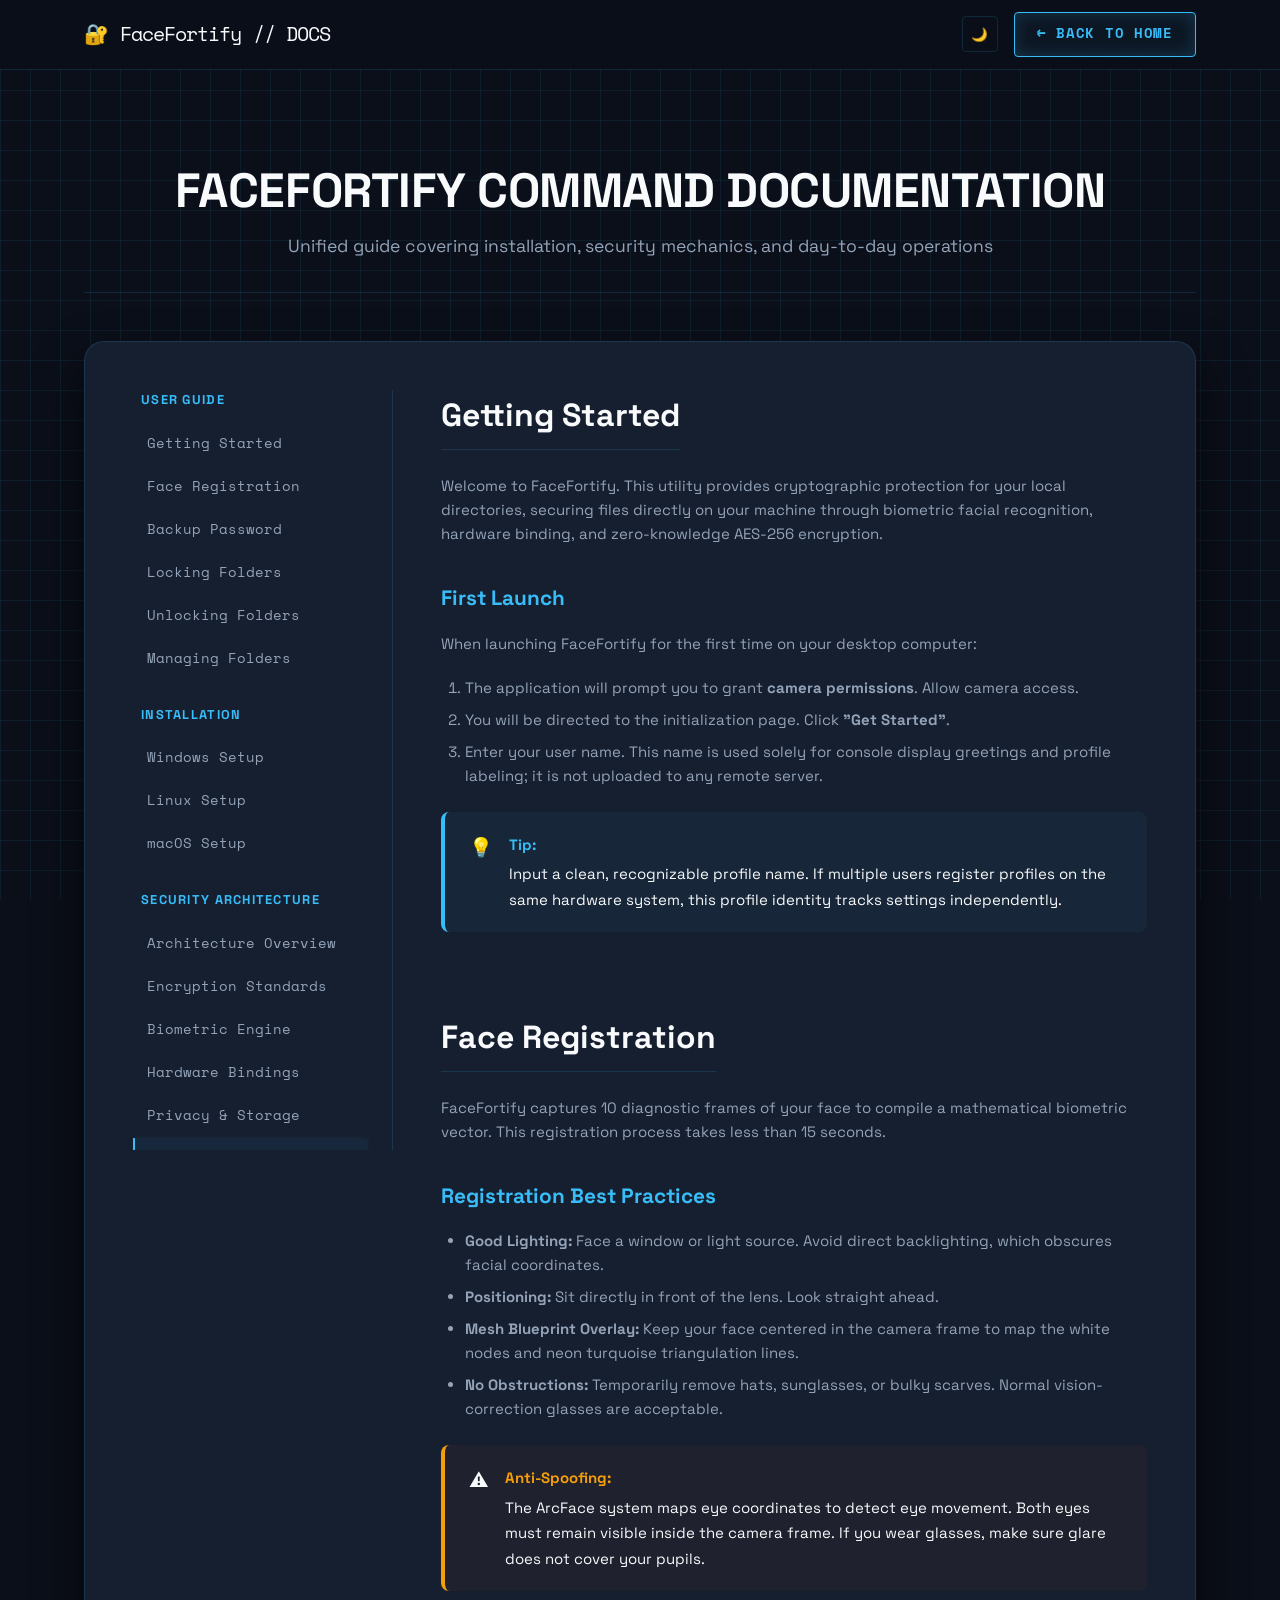
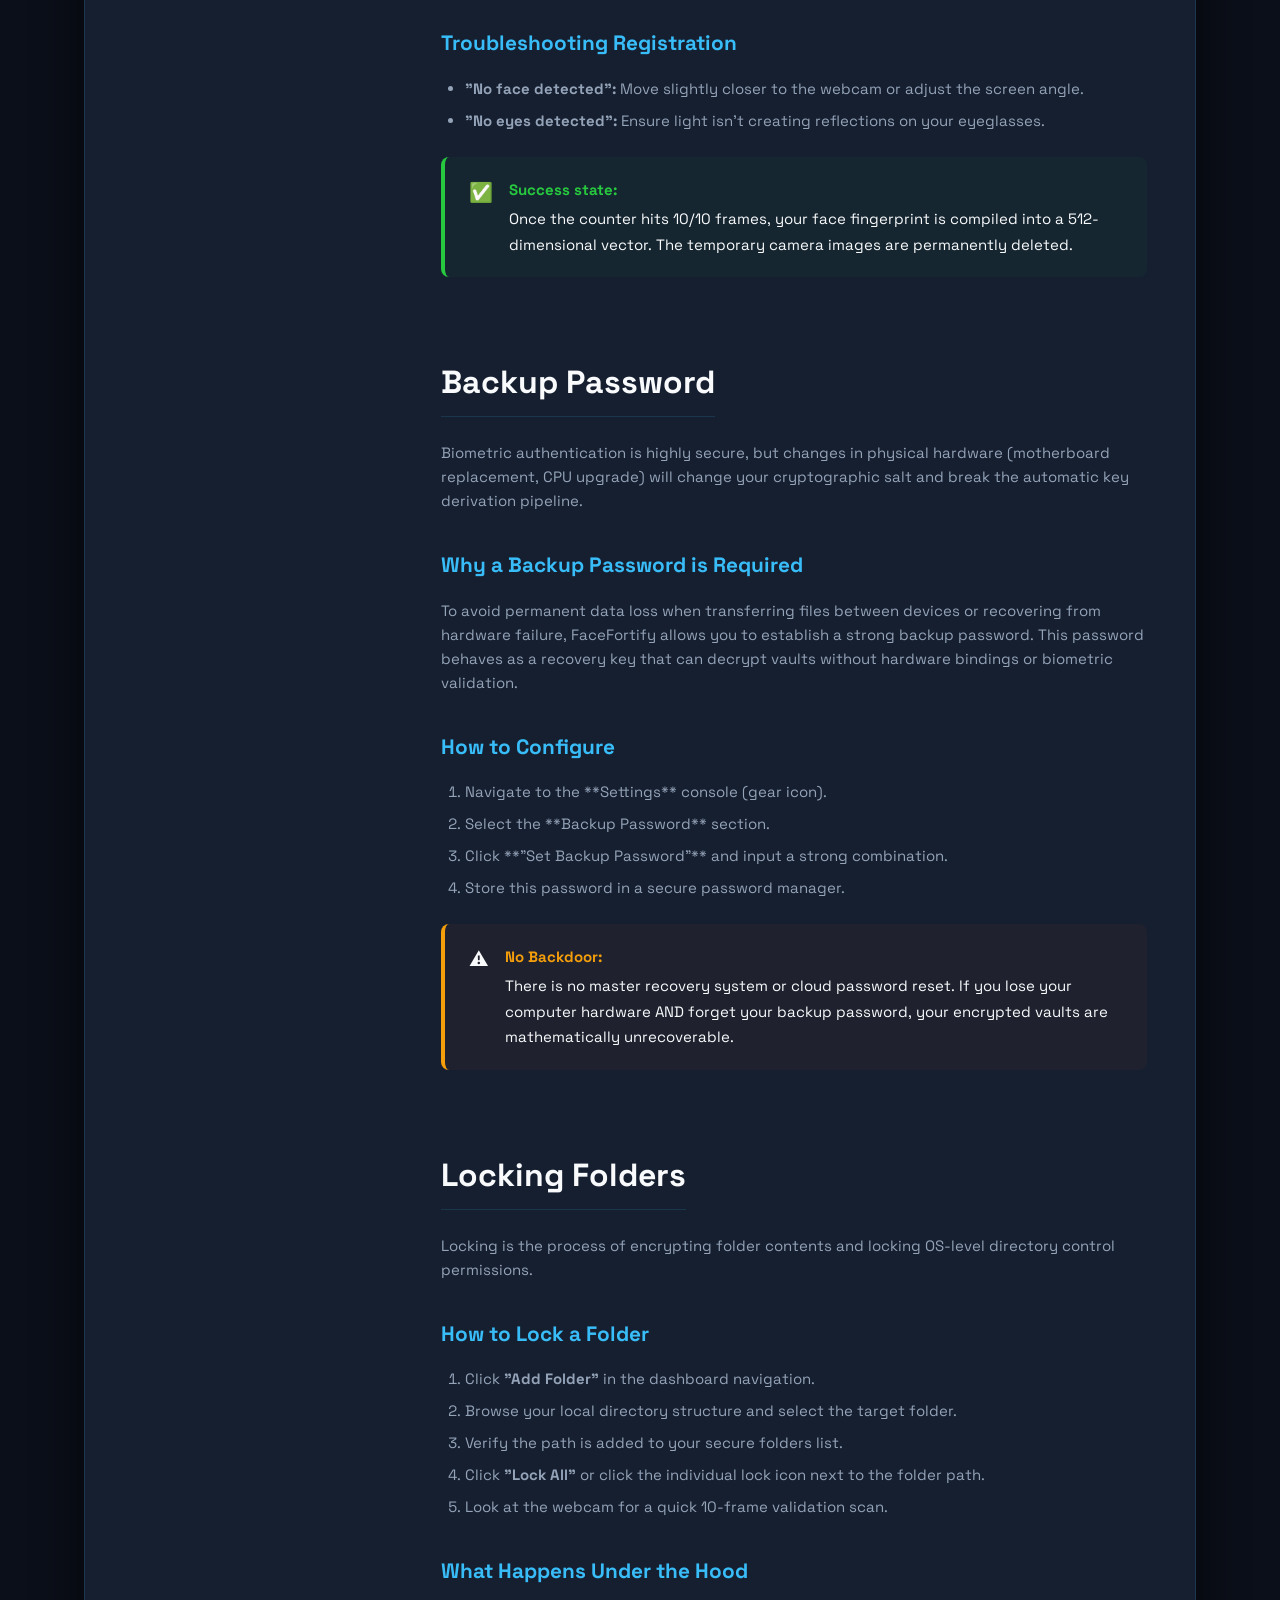
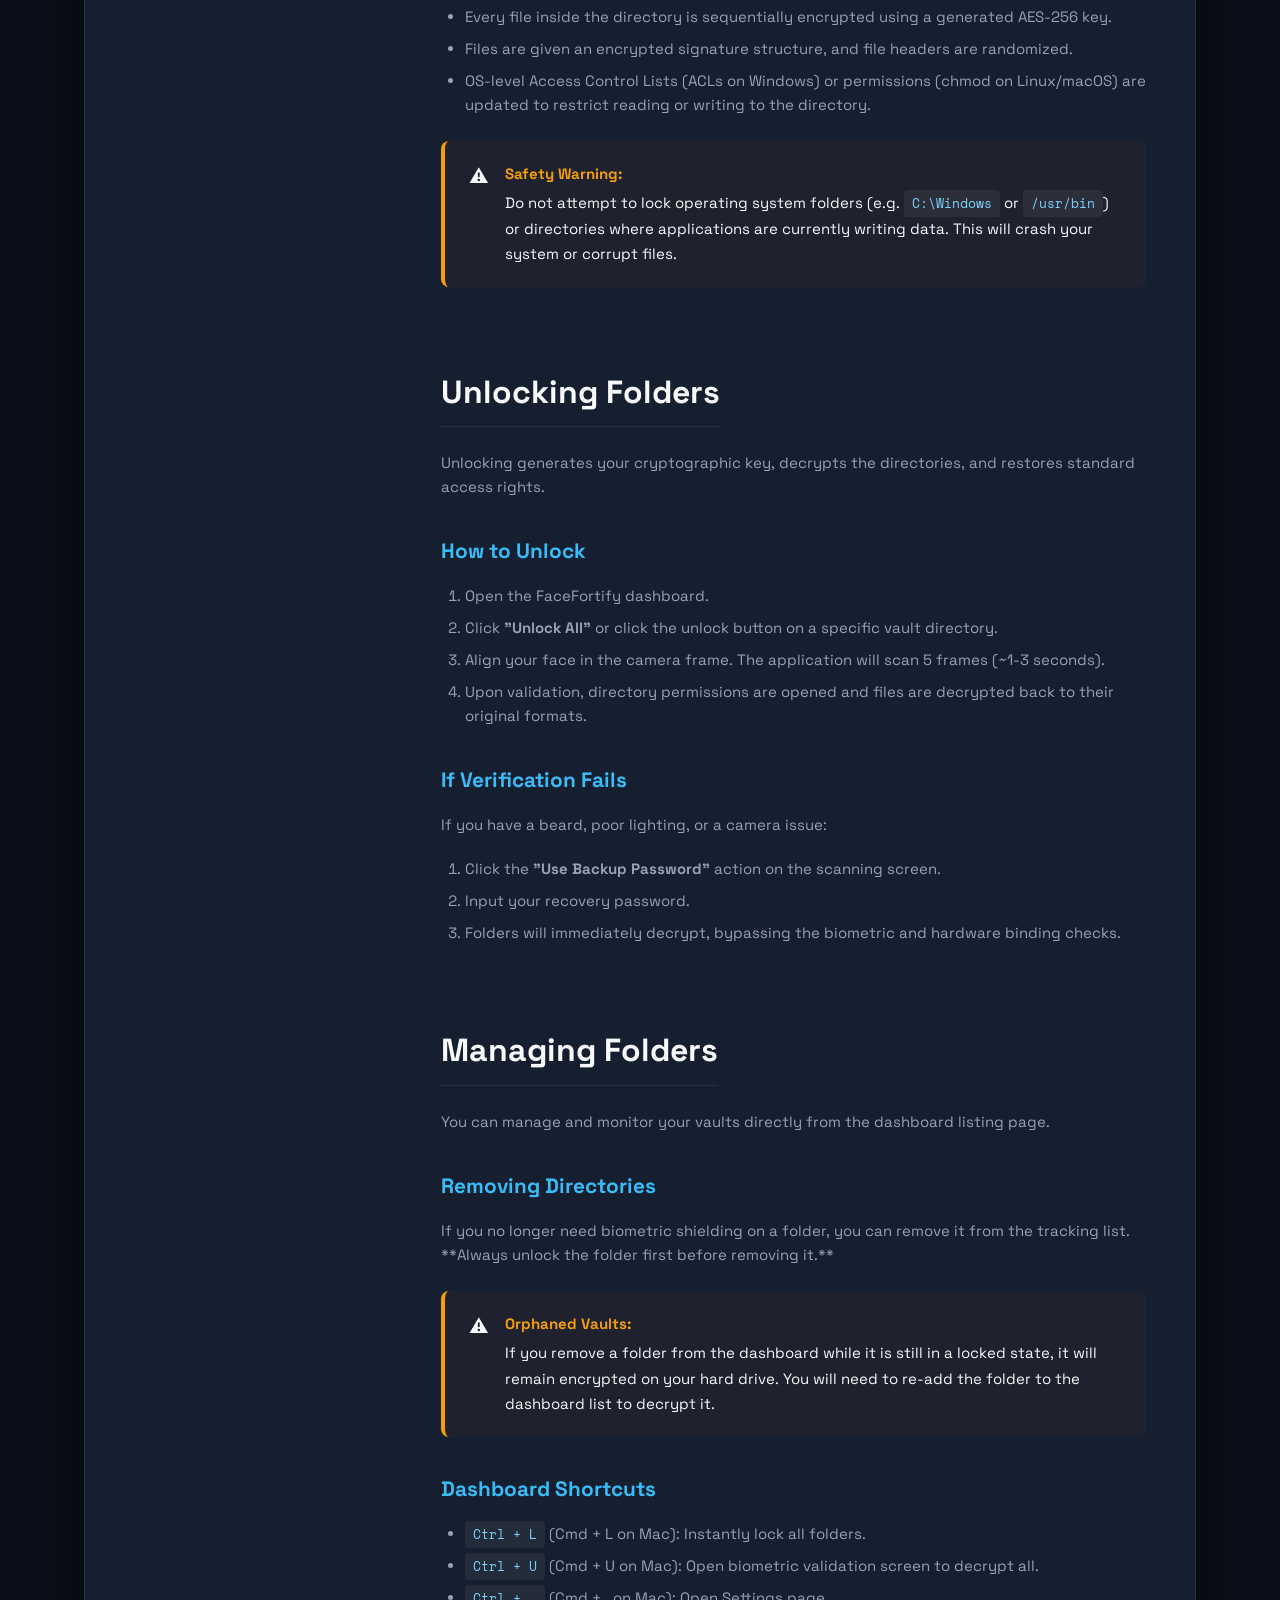
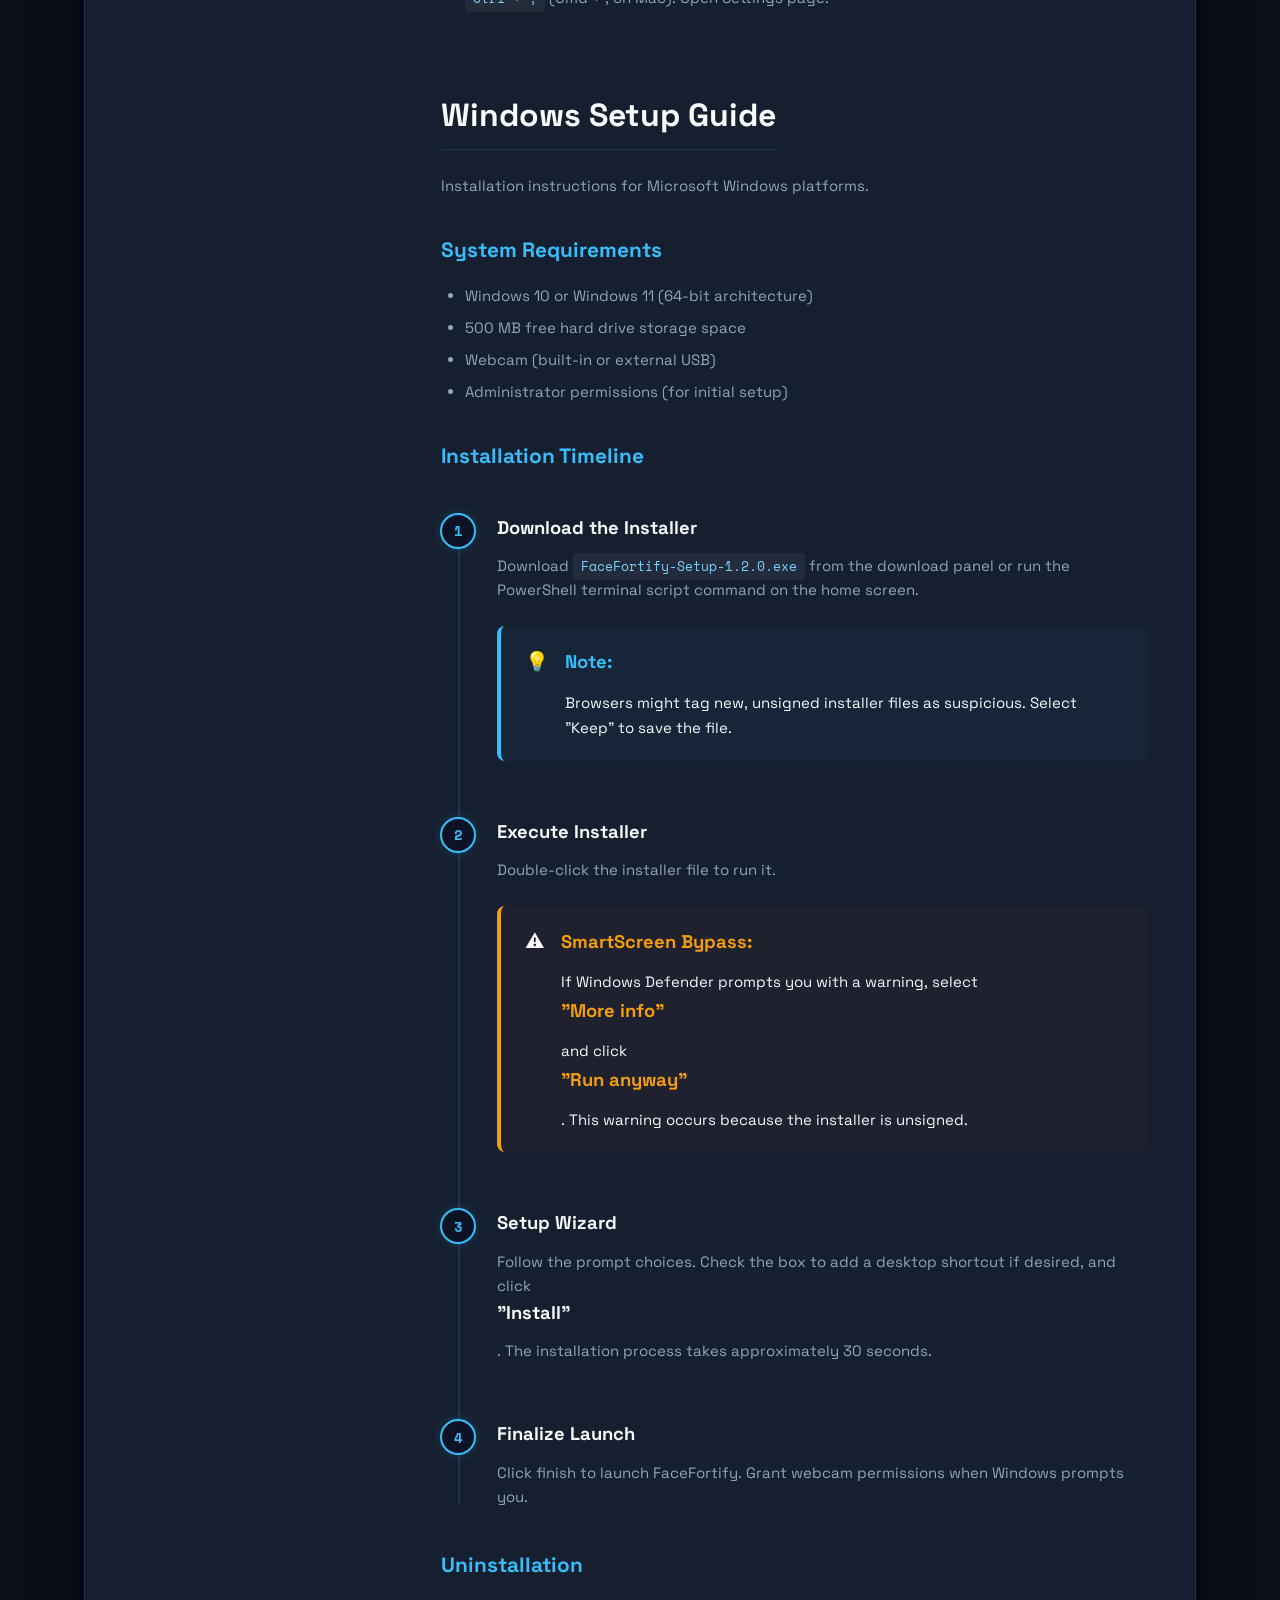
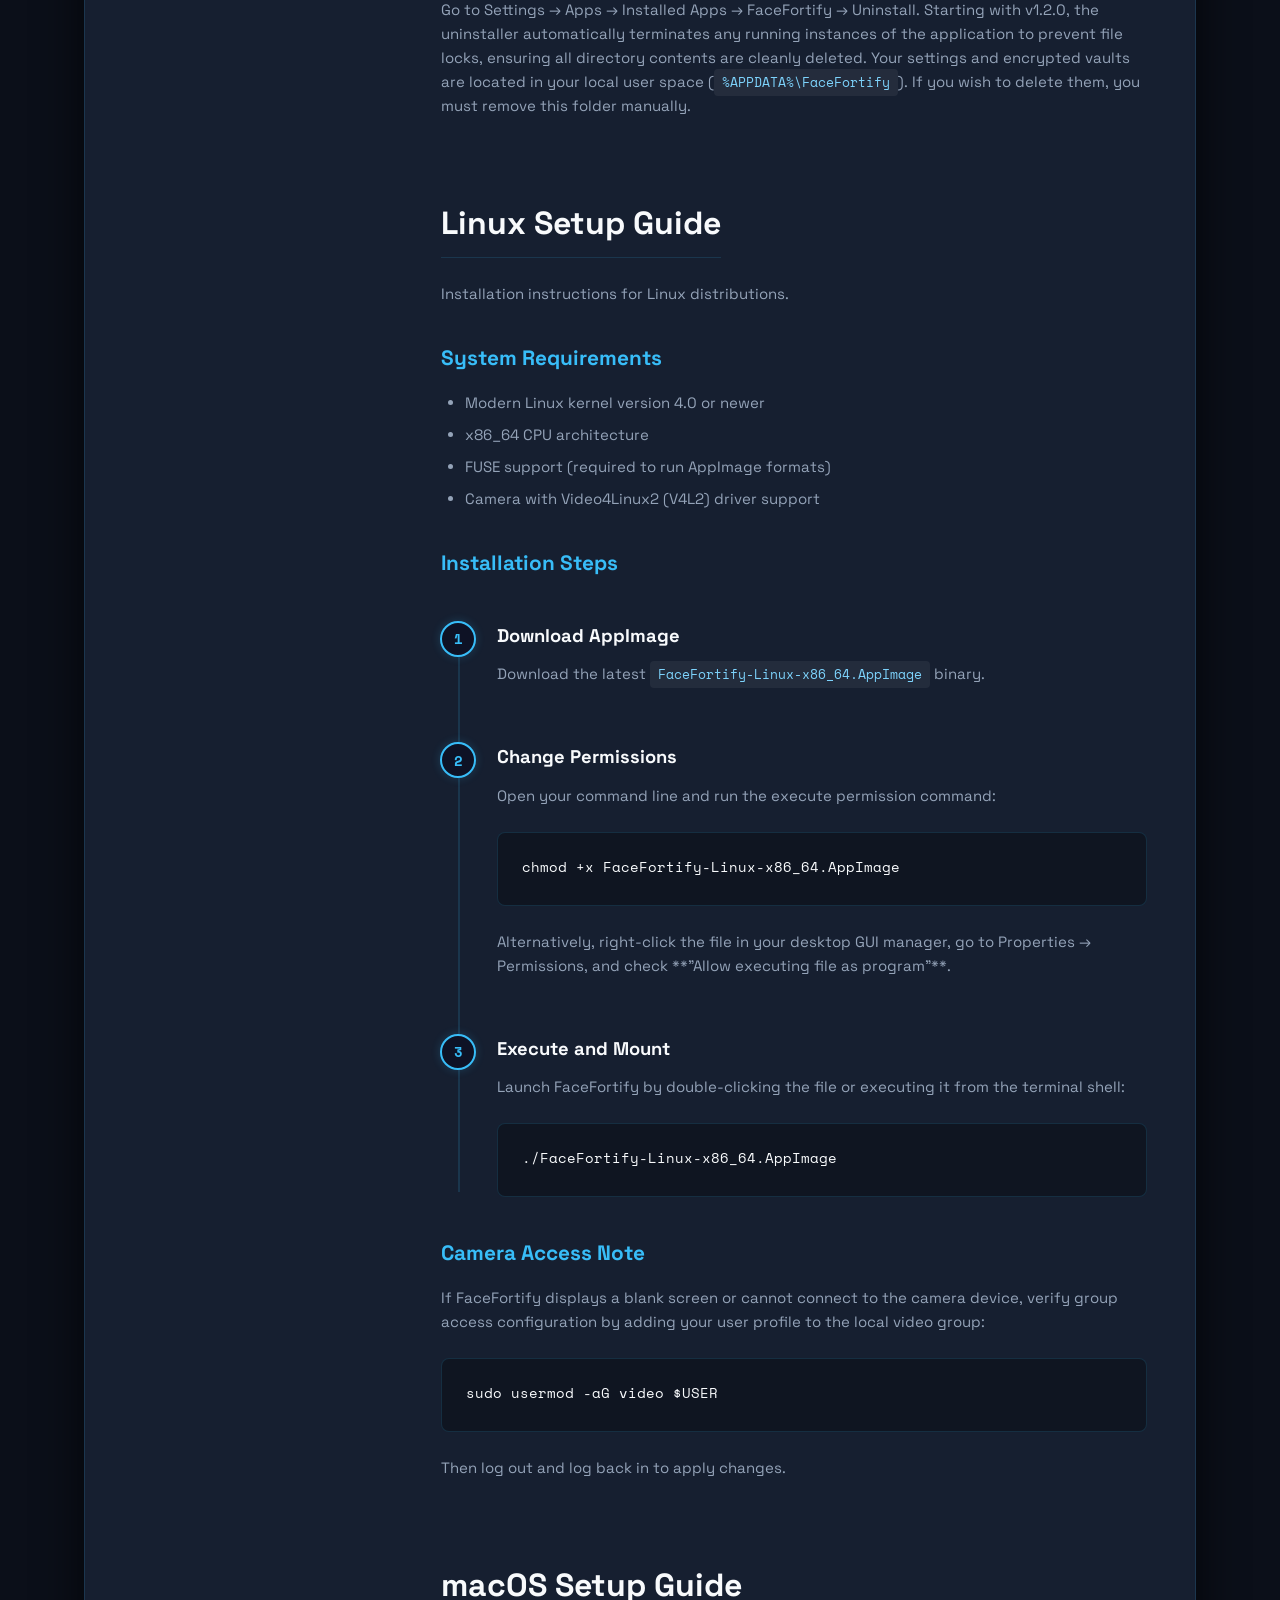
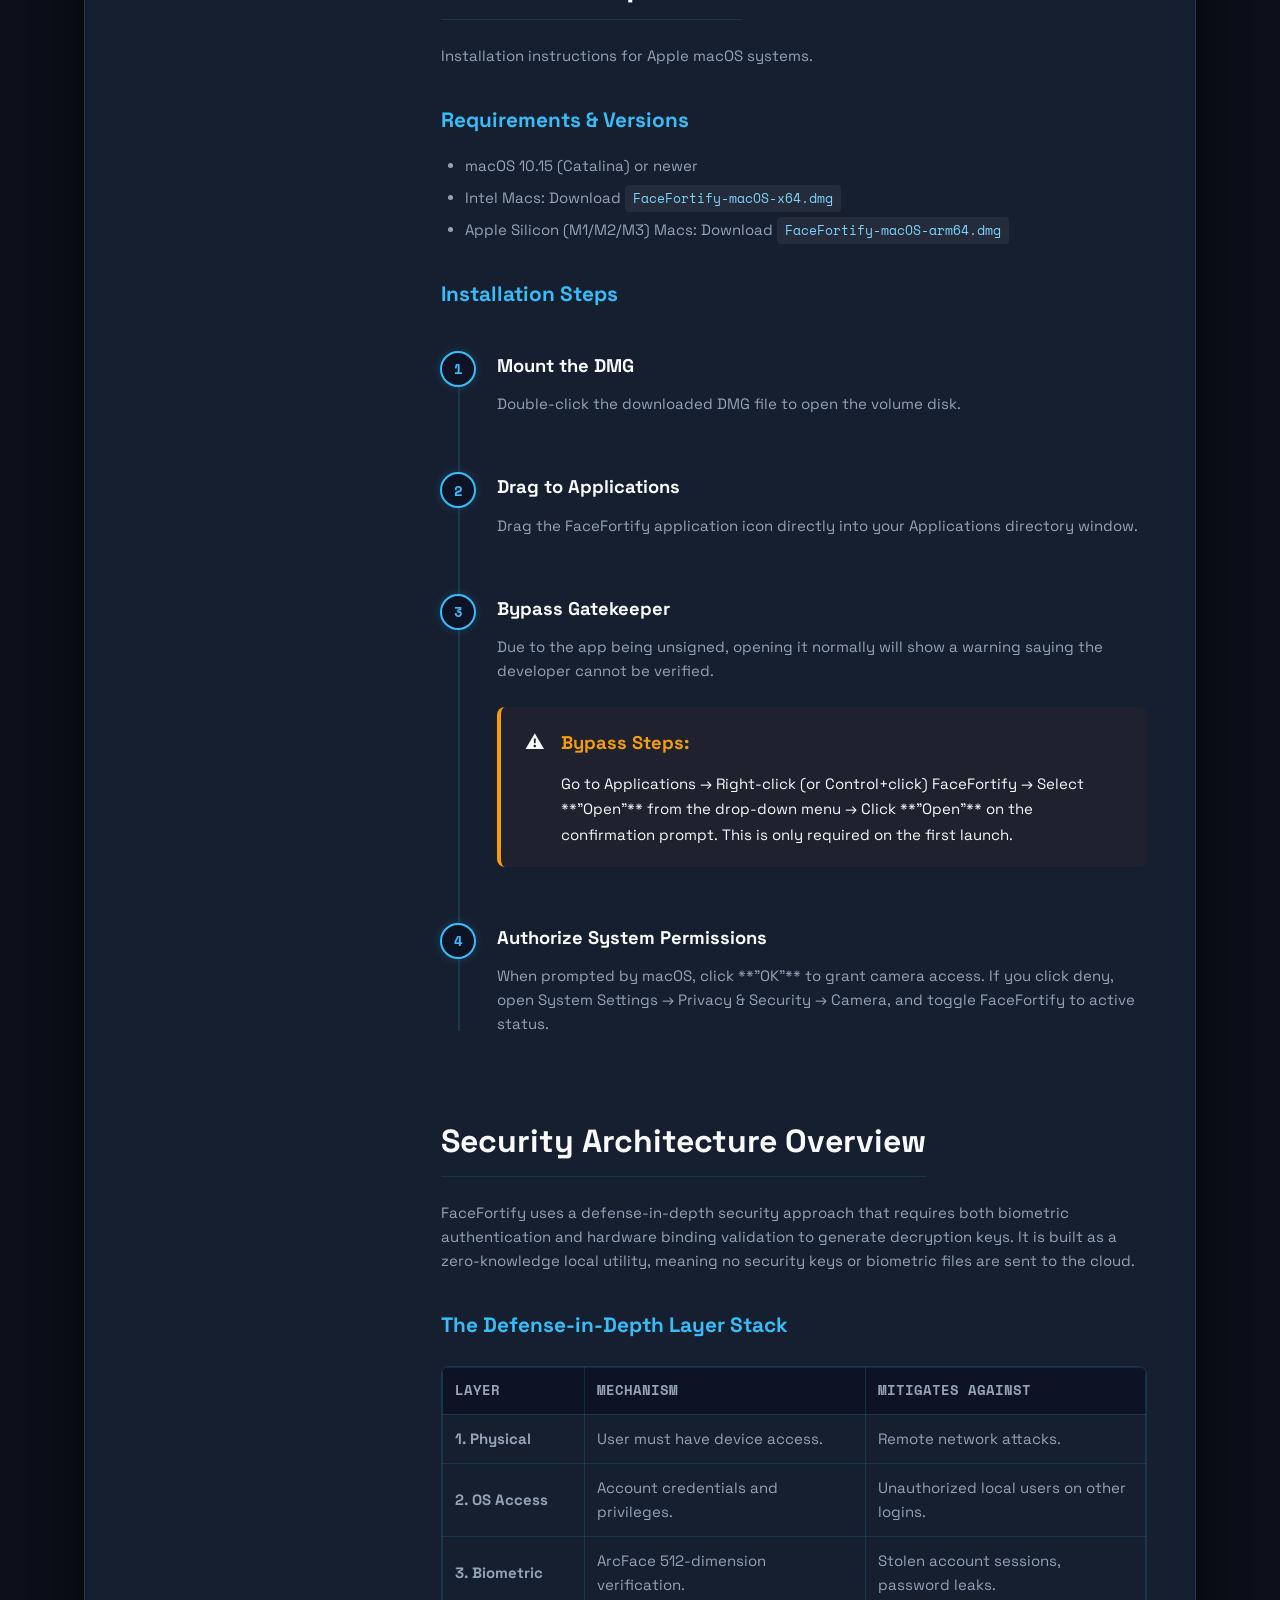
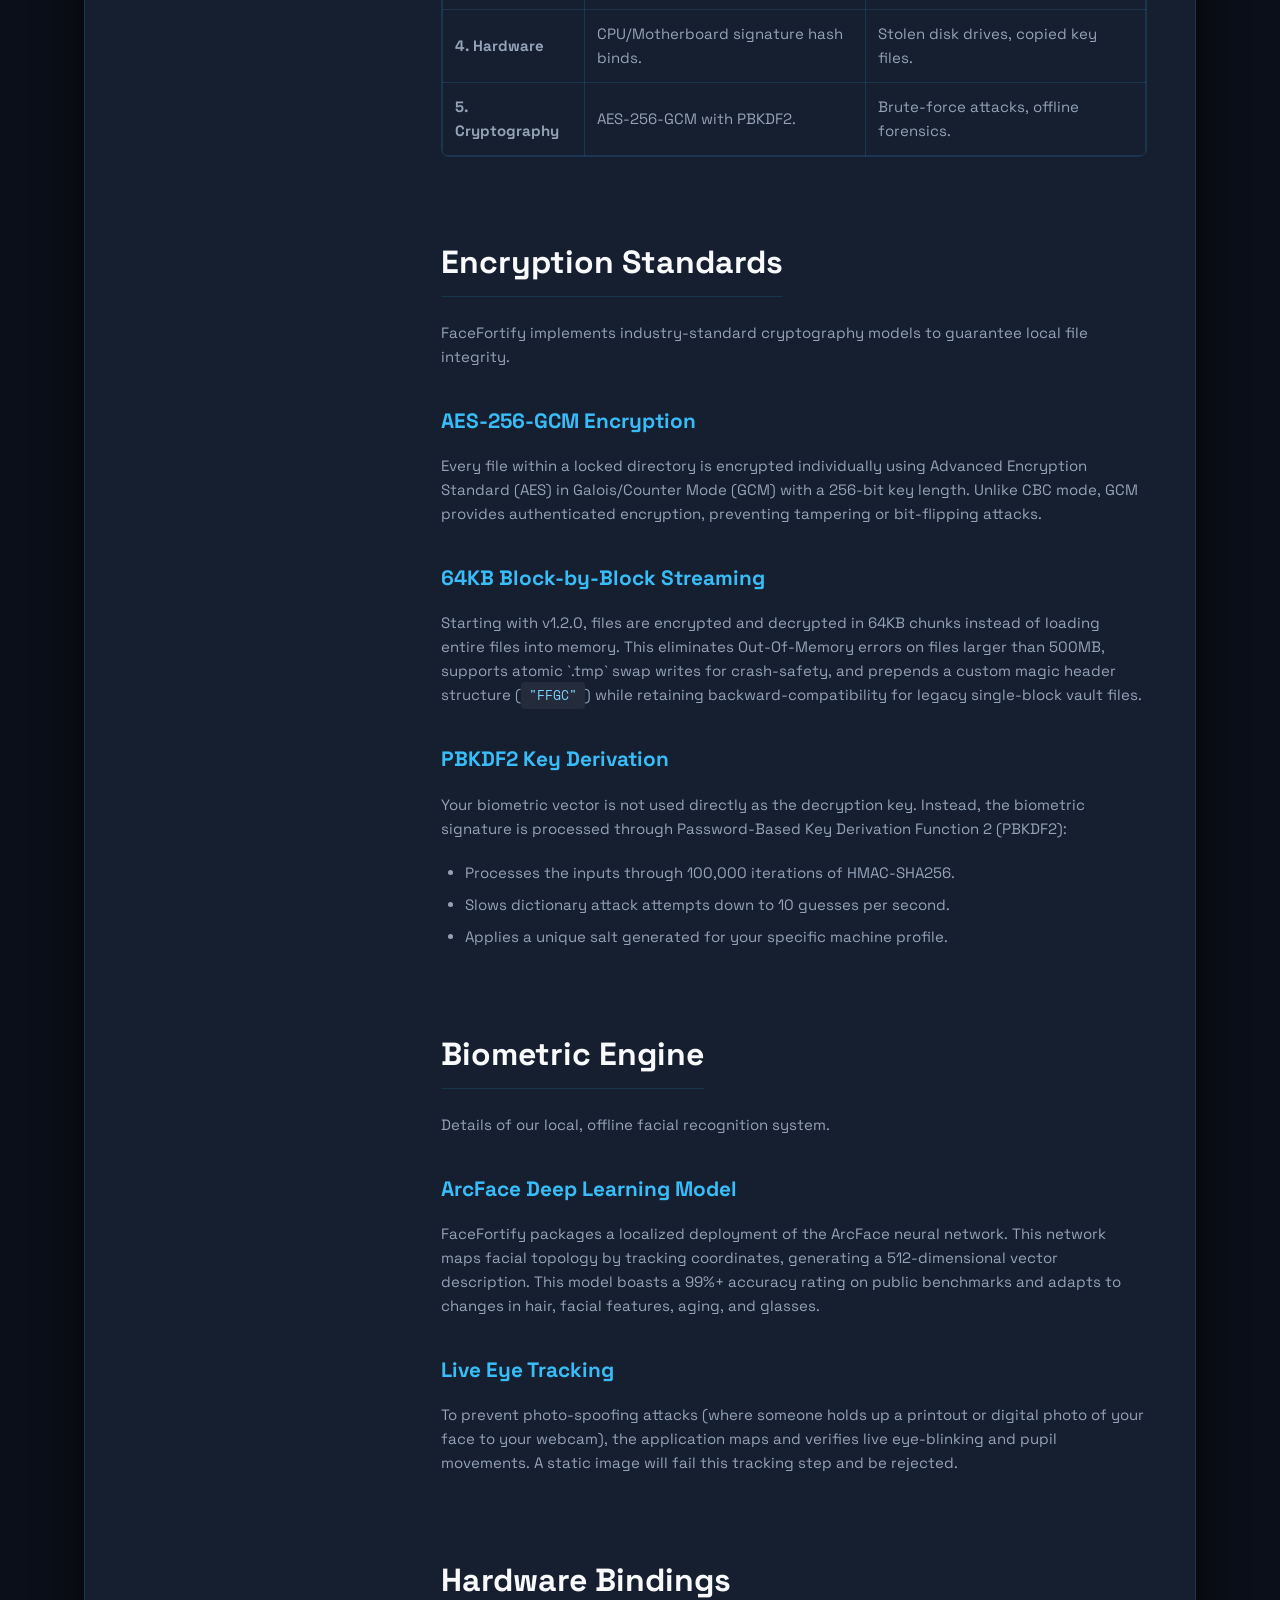
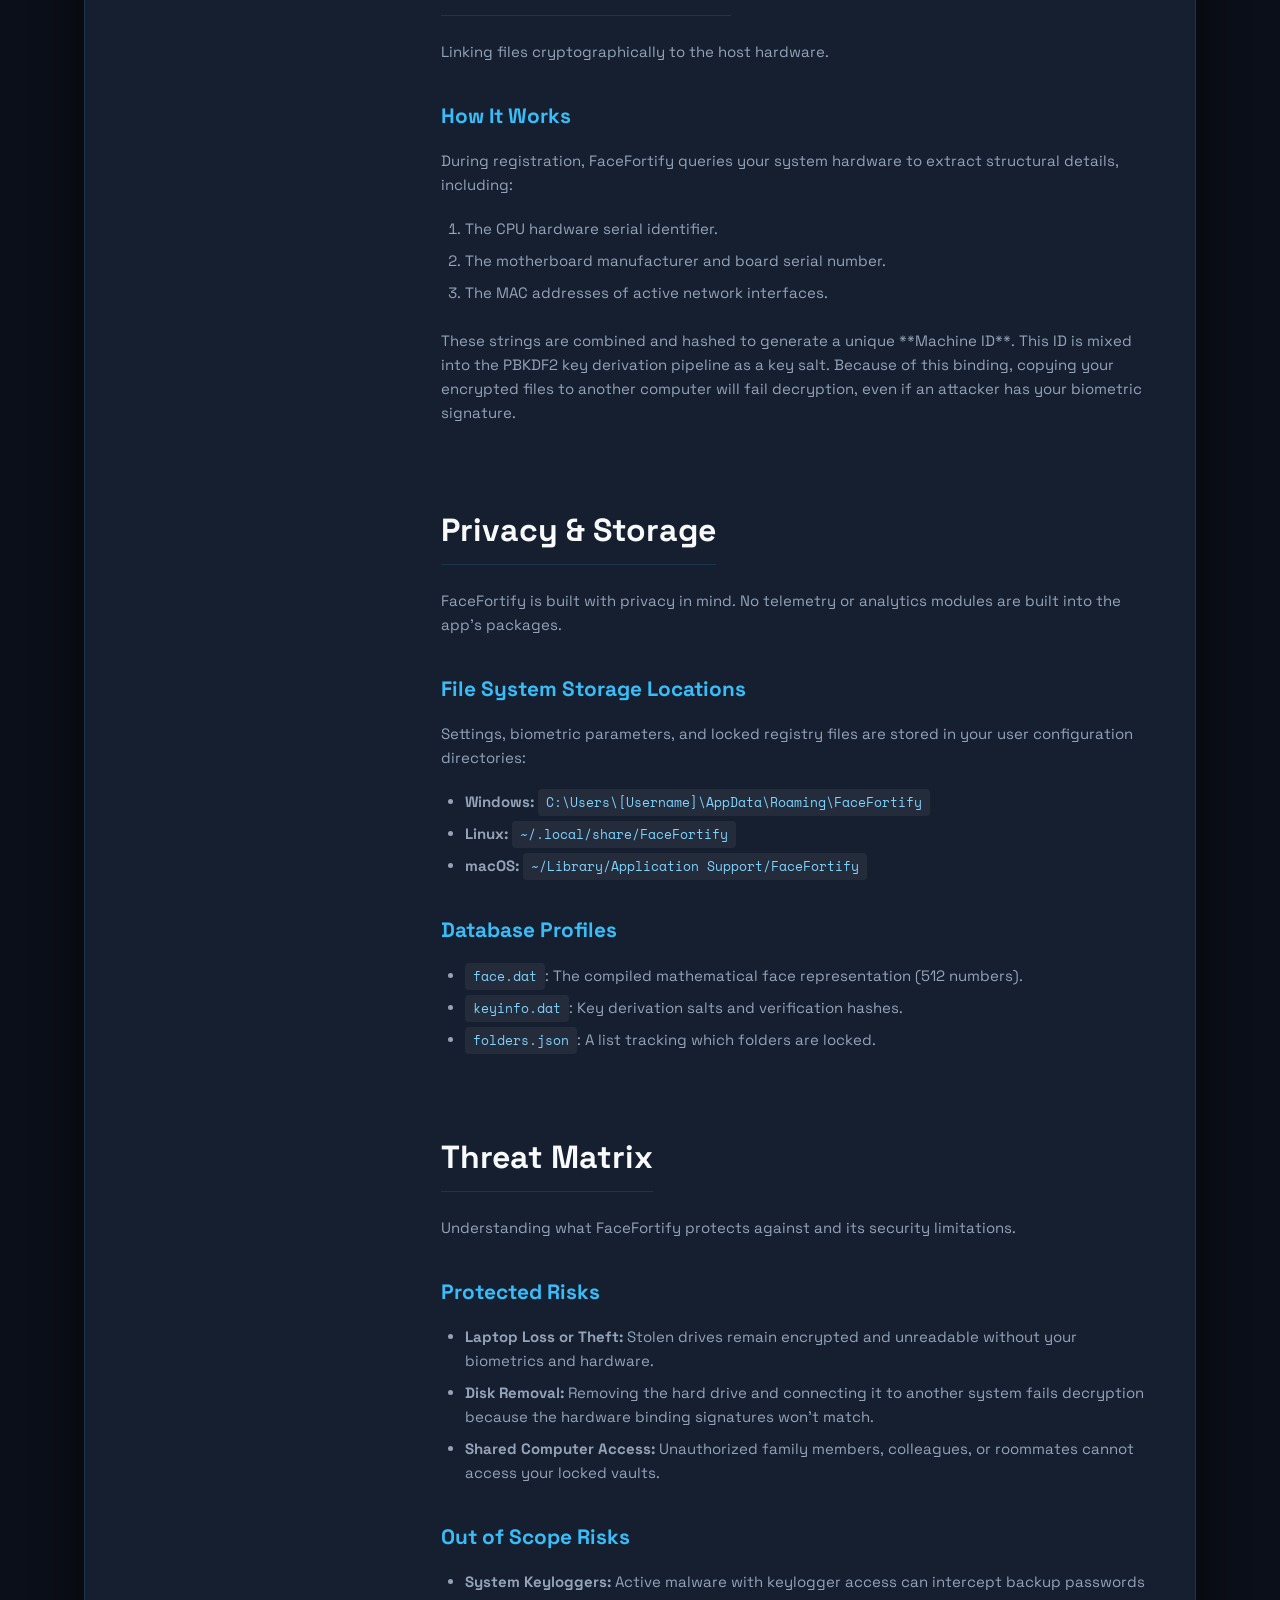
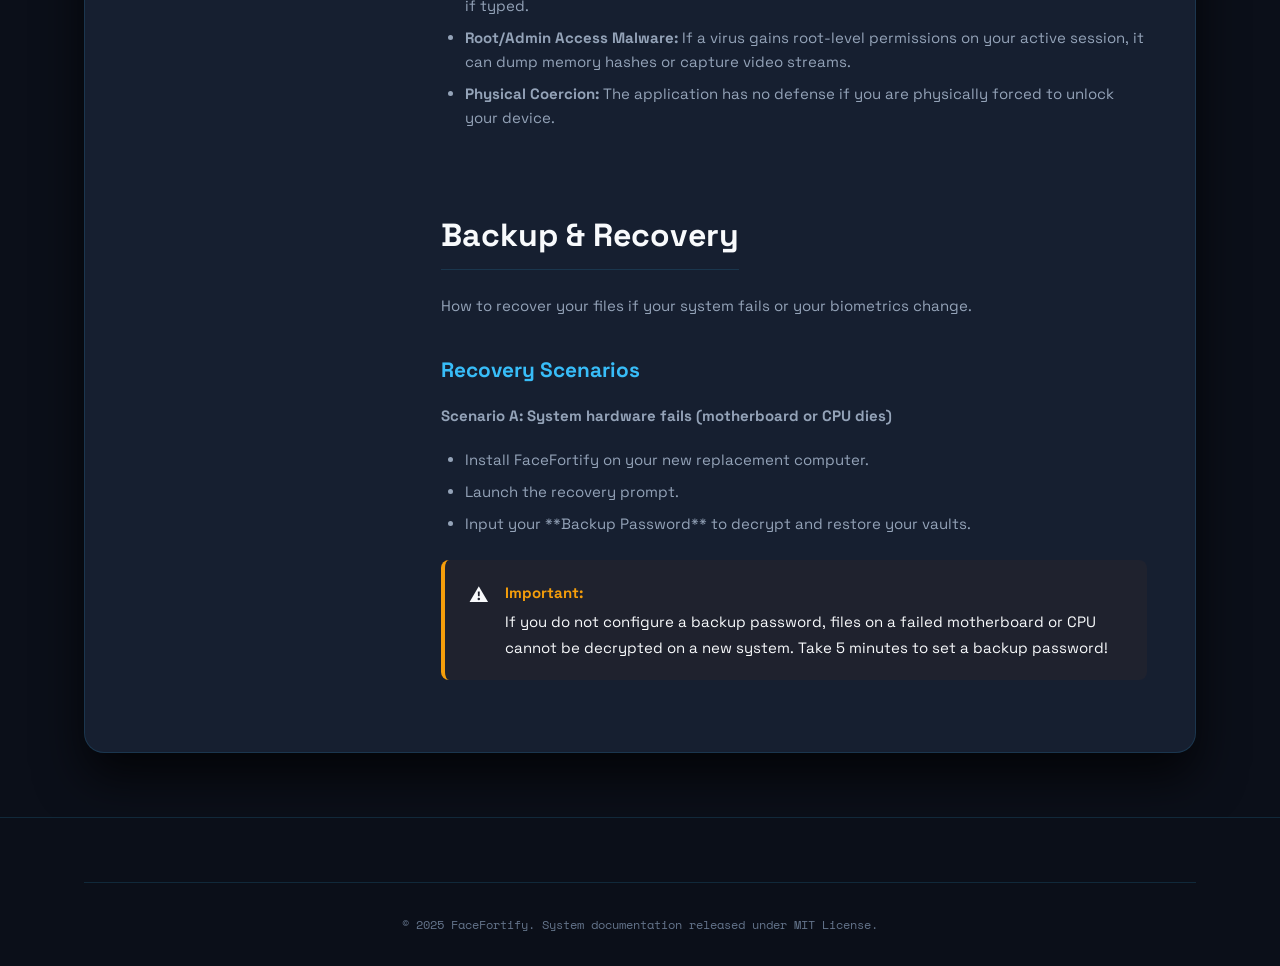
==== commit 332513b0: "feat: add comprehensive documentation hub and supplemental styles for project guide" ====
--- a/docs/index.html
+++ b/docs/index.html
@@ -6,7 +6,9 @@
     <meta name="viewport" content="width=device-width, initial-scale=1.0">
     <title>Documentation Hub - FaceFortify</title>
     <link rel="icon" type="image/png" href="../images/favicon.png">
-    <link href="https://fonts.googleapis.com/css2?family=Space+Grotesk:wght@400;500;600;700&family=Space+Mono:wght@400;700&family=Inter:wght@400;500;600;700&display=swap" rel="stylesheet">
+    <link
+        href="https://fonts.googleapis.com/css2?family=Space+Grotesk:wght@400;500;600;700&family=Space+Mono:wght@400;700&family=Inter:wght@400;500;600;700&display=swap"
+        rel="stylesheet">
     <link rel="stylesheet" href="../css/style.css?v=1.2.0">
 </head>
 
@@ -16,13 +18,16 @@
         <div class="container">
             <div class="nav-wrapper">
                 <a href="../index.html" class="logo">
-                    🔐 <span>FaceFortify // DOCS</span>
+                    🔐 <span>FaceFortify</span> <span class="logo-sub">// DOCS</span>
                 </a>
                 <div style="display: flex; align-items: center; gap: 1rem;">
                     <button id="theme-toggle" class="theme-toggle-btn" aria-label="Toggle Theme">
                         🌙
                     </button>
-                    <a href="../index.html" class="btn btn-primary">← Back to Home</a>
+                    <a href="../index.html" class="btn btn-primary">
+                        <span class="btn-text-full">← Back to Home</span>
+                        <span class="btn-text-mobile">← Home</span>
+                    </a>
                 </div>
             </div>
         </div>
@@ -69,19 +74,26 @@
                     <!-- SECTION: Getting Started -->
                     <section id="getting-started" class="docs-section-block">
                         <h2>Getting Started</h2>
-                        <p>Welcome to FaceFortify. This utility provides cryptographic protection for your local directories, securing files directly on your machine through biometric facial recognition, hardware binding, and zero-knowledge AES-256 encryption.</p>
-                        
+                        <p>Welcome to FaceFortify. This utility provides cryptographic protection for your local
+                            directories, securing files directly on your machine through biometric facial recognition,
+                            hardware binding, and zero-knowledge AES-256 encryption.</p>
+
                         <h3>First Launch</h3>
                         <p>When launching FaceFortify for the first time on your desktop computer:</p>
                         <ol>
-                            <li>The application will prompt you to grant <strong>camera permissions</strong>. Allow camera access.</li>
-                            <li>You will be directed to the initialization page. Click <strong>"Get Started"</strong>.</li>
-                            <li>Enter your user name. This name is used solely for console display greetings and profile labeling; it is not uploaded to any remote server.</li>
+                            <li>The application will prompt you to grant <strong>camera permissions</strong>. Allow
+                                camera access.</li>
+                            <li>You will be directed to the initialization page. Click <strong>"Get Started"</strong>.
+                            </li>
+                            <li>Enter your user name. This name is used solely for console display greetings and profile
+                                labeling; it is not uploaded to any remote server.</li>
                         </ol>
                         <div class="callout callout-info">
                             <div class="callout-icon">💡</div>
                             <div class="callout-body">
-                                <strong>Tip:</strong> Input a clean, recognizable profile name. If multiple users register profiles on the same hardware system, this profile identity tracks settings independently.
+                                <strong>Tip:</strong> Input a clean, recognizable profile name. If multiple users
+                                register profiles on the same hardware system, this profile identity tracks settings
+                                independently.
                             </div>
                         </div>
                     </section>
@@ -89,32 +101,43 @@
                     <!-- SECTION: Face Registration -->
                     <section id="face-registration" class="docs-section-block">
                         <h2>Face Registration</h2>
-                        <p>FaceFortify captures 30 diagnostic frames of your face to create a mathematical face fingerprint. This registration process takes between 30 and 60 seconds.</p>
-                        
+                        <p>FaceFortify captures 10 diagnostic frames of your face to compile a mathematical biometric
+                            vector. This registration process takes less than 15 seconds.</p>
+
                         <h3>Registration Best Practices</h3>
                         <ul>
-                            <li><strong>Good Lighting:</strong> Face a window or light source. Avoid direct backlighting, which obscures facial coordinates.</li>
-                            <li><strong>Positioning:</strong> Sit directly in front of the lens. Look straight ahead.</li>
-                            <li><strong>Green Box Validation:</strong> Keep your head inside the green rectangle displayed on screen.</li>
-                            <li><strong>No Obstructions:</strong> Temporarily remove hats, sunglasses, or bulky scarves. Normal vision-correction glasses are acceptable.</li>
+                            <li><strong>Good Lighting:</strong> Face a window or light source. Avoid direct
+                                backlighting, which obscures facial coordinates.</li>
+                            <li><strong>Positioning:</strong> Sit directly in front of the lens. Look straight ahead.
+                            </li>
+                            <li><strong>Mesh Blueprint Overlay:</strong> Keep your face centered in the camera frame to
+                                map the white nodes and neon turquoise triangulation lines.</li>
+                            <li><strong>No Obstructions:</strong> Temporarily remove hats, sunglasses, or bulky scarves.
+                                Normal vision-correction glasses are acceptable.</li>
                         </ul>
 
                         <div class="callout callout-warning">
                             <div class="callout-icon">⚠️</div>
                             <div class="callout-body">
-                                <strong>Anti-Spoofing:</strong> The ArcFace system maps eye coordinates to detect eye movement. Both eyes must remain visible inside the camera frame. If you wear glasses, make sure glare does not cover your pupils.
+                                <strong>Anti-Spoofing:</strong> The ArcFace system maps eye coordinates to detect eye
+                                movement. Both eyes must remain visible inside the camera frame. If you wear glasses,
+                                make sure glare does not cover your pupils.
                             </div>
                         </div>
 
                         <h3>Troubleshooting Registration</h3>
                         <ul>
-                            <li><strong>"No face detected":</strong> Move slightly closer to the webcam or adjust the screen angle.</li>
-                            <li><strong>"No eyes detected":</strong> Ensure light isn't creating reflections on your eyeglasses.</li>
+                            <li><strong>"No face detected":</strong> Move slightly closer to the webcam or adjust the
+                                screen angle.</li>
+                            <li><strong>"No eyes detected":</strong> Ensure light isn't creating reflections on your
+                                eyeglasses.</li>
                         </ul>
                         <div class="callout callout-success">
                             <div class="callout-icon">✅</div>
                             <div class="callout-body">
-                                <strong>Success state:</strong> Once the counter hits 30/30 frames, your face fingerprint is compiled into a 512-dimensional vector. The temporary camera images are permanently deleted.
+                                <strong>Success state:</strong> Once the counter hits 10/10 frames, your face
+                                fingerprint is compiled into a 512-dimensional vector. The temporary camera images are
+                                permanently deleted.
                             </div>
                         </div>
                     </section>
@@ -122,10 +145,15 @@
                     <!-- SECTION: Backup Password -->
                     <section id="backup-password" class="docs-section-block">
                         <h2>Backup Password</h2>
-                        <p>Biometric authentication is highly secure, but changes in physical hardware (motherboard replacement, CPU upgrade) will change your cryptographic salt and break the automatic key derivation pipeline.</p>
-                        
+                        <p>Biometric authentication is highly secure, but changes in physical hardware (motherboard
+                            replacement, CPU upgrade) will change your cryptographic salt and break the automatic key
+                            derivation pipeline.</p>
+
                         <h3>Why a Backup Password is Required</h3>
-                        <p>To avoid permanent data loss when transferring files between devices or recovering from hardware failure, FaceFortify allows you to establish a strong backup password. This password behaves as a recovery key that can decrypt vaults without hardware bindings or biometric validation.</p>
+                        <p>To avoid permanent data loss when transferring files between devices or recovering from
+                            hardware failure, FaceFortify allows you to establish a strong backup password. This
+                            password behaves as a recovery key that can decrypt vaults without hardware bindings or
+                            biometric validation.</p>
 
                         <h3>How to Configure</h3>
                         <ol>
@@ -138,7 +166,9 @@
                         <div class="callout callout-warning">
                             <div class="callout-icon">⚠️</div>
                             <div class="callout-body">
-                                <strong>No Backdoor:</strong> There is no master recovery system or cloud password reset. If you lose your computer hardware AND forget your backup password, your encrypted vaults are mathematically unrecoverable.
+                                <strong>No Backdoor:</strong> There is no master recovery system or cloud password
+                                reset. If you lose your computer hardware AND forget your backup password, your
+                                encrypted vaults are mathematically unrecoverable.
                             </div>
                         </div>
                     </section>
@@ -146,28 +176,34 @@
                     <!-- SECTION: Locking Folders -->
                     <section id="locking-folders" class="docs-section-block">
                         <h2>Locking Folders</h2>
-                        <p>Locking is the process of encrypting folder contents and locking OS-level directory control permissions.</p>
+                        <p>Locking is the process of encrypting folder contents and locking OS-level directory control
+                            permissions.</p>
 
                         <h3>How to Lock a Folder</h3>
                         <ol>
                             <li>Click <strong>"Add Folder"</strong> in the dashboard navigation.</li>
                             <li>Browse your local directory structure and select the target folder.</li>
                             <li>Verify the path is added to your secure folders list.</li>
-                            <li>Click <strong>"Lock All"</strong> or click the individual lock icon next to the folder path.</li>
+                            <li>Click <strong>"Lock All"</strong> or click the individual lock icon next to the folder
+                                path.</li>
                             <li>Look at the webcam for a quick 10-frame validation scan.</li>
                         </ol>
 
                         <h3>What Happens Under the Hood</h3>
                         <ul>
-                            <li>Every file inside the directory is sequentially encrypted using a generated AES-256 key.</li>
+                            <li>Every file inside the directory is sequentially encrypted using a generated AES-256 key.
+                            </li>
                             <li>Files are given an encrypted signature structure, and file headers are randomized.</li>
-                            <li>OS-level Access Control Lists (ACLs on Windows) or permissions (chmod on Linux/macOS) are updated to restrict reading or writing to the directory.</li>
+                            <li>OS-level Access Control Lists (ACLs on Windows) or permissions (chmod on Linux/macOS)
+                                are updated to restrict reading or writing to the directory.</li>
                         </ul>
 
                         <div class="callout callout-warning">
                             <div class="callout-icon">⚠️</div>
                             <div class="callout-body">
-                                <strong>Safety Warning:</strong> Do not attempt to lock operating system folders (e.g. <code>C:\Windows</code> or <code>/usr/bin</code>) or directories where applications are currently writing data. This will crash your system or corrupt files.
+                                <strong>Safety Warning:</strong> Do not attempt to lock operating system folders (e.g.
+                                <code>C:\Windows</code> or <code>/usr/bin</code>) or directories where applications are
+                                currently writing data. This will crash your system or corrupt files.
                             </div>
                         </div>
                     </section>
@@ -175,14 +211,18 @@
                     <!-- SECTION: Unlocking Folders -->
                     <section id="unlocking-folders" class="docs-section-block">
                         <h2>Unlocking Folders</h2>
-                        <p>Unlocking generates your cryptographic key, decrypts the directories, and restores standard access rights.</p>
+                        <p>Unlocking generates your cryptographic key, decrypts the directories, and restores standard
+                            access rights.</p>
 
                         <h3>How to Unlock</h3>
                         <ol>
                             <li>Open the FaceFortify dashboard.</li>
-                            <li>Click <strong>"Unlock All"</strong> or click the unlock button on a specific vault directory.</li>
-                            <li>Align your face in the camera frame. The application will scan 10 frames (~5-10 seconds).</li>
-                            <li>Upon validation, directory permissions are opened and files are decrypted back to their original formats.</li>
+                            <li>Click <strong>"Unlock All"</strong> or click the unlock button on a specific vault
+                                directory.</li>
+                            <li>Align your face in the camera frame. The application will scan 5 frames (~1-3 seconds).
+                            </li>
+                            <li>Upon validation, directory permissions are opened and files are decrypted back to their
+                                original formats.</li>
                         </ol>
 
                         <h3>If Verification Fails</h3>
@@ -190,7 +230,8 @@
                         <ol>
                             <li>Click the <strong>"Use Backup Password"</strong> action on the scanning screen.</li>
                             <li>Input your recovery password.</li>
-                            <li>Folders will immediately decrypt, bypassing the biometric and hardware binding checks.</li>
+                            <li>Folders will immediately decrypt, bypassing the biometric and hardware binding checks.
+                            </li>
                         </ol>
                     </section>
 
@@ -198,20 +239,24 @@
                     <section id="managing-folders" class="docs-section-block">
                         <h2>Managing Folders</h2>
                         <p>You can manage and monitor your vaults directly from the dashboard listing page.</p>
-                        
+
                         <h3>Removing Directories</h3>
-                        <p>If you no longer need biometric shielding on a folder, you can remove it from the tracking list. **Always unlock the folder first before removing it.**</p>
+                        <p>If you no longer need biometric shielding on a folder, you can remove it from the tracking
+                            list. **Always unlock the folder first before removing it.**</p>
                         <div class="callout callout-warning">
                             <div class="callout-icon">⚠️</div>
                             <div class="callout-body">
-                                <strong>Orphaned Vaults:</strong> If you remove a folder from the dashboard while it is still in a locked state, it will remain encrypted on your hard drive. You will need to re-add the folder to the dashboard list to decrypt it.
+                                <strong>Orphaned Vaults:</strong> If you remove a folder from the dashboard while it is
+                                still in a locked state, it will remain encrypted on your hard drive. You will need to
+                                re-add the folder to the dashboard list to decrypt it.
                             </div>
                         </div>
 
                         <h3>Dashboard Shortcuts</h3>
                         <ul>
                             <li><code>Ctrl + L</code> (Cmd + L on Mac): Instantly lock all folders.</li>
-                            <li><code>Ctrl + U</code> (Cmd + U on Mac): Open biometric validation screen to decrypt all.</li>
+                            <li><code>Ctrl + U</code> (Cmd + U on Mac): Open biometric validation screen to decrypt all.
+                            </li>
                             <li><code>Ctrl + ,</code> (Cmd + , on Mac): Open Settings page.</li>
                         </ul>
                     </section>
@@ -235,11 +280,13 @@
                                 <span class="timeline-number">1</span>
                                 <div class="timeline-content">
                                     <strong>Download the Installer</strong>
-                                    <p>Download <code>FaceFortify-Setup-1.2.0.exe</code> from the download panel or run the PowerShell terminal script command on the home screen.</p>
+                                    <p>Download <code>FaceFortify-Setup-1.2.0.exe</code> from the download panel or run
+                                        the PowerShell terminal script command on the home screen.</p>
                                     <div class="callout callout-info">
                                         <div class="callout-icon">💡</div>
                                         <div class="callout-body">
-                                            <strong>Note:</strong> Browsers might tag new, unsigned installer files as suspicious. Select "Keep" to save the file.
+                                            <strong>Note:</strong> Browsers might tag new, unsigned installer files as
+                                            suspicious. Select "Keep" to save the file.
                                         </div>
                                     </div>
                                 </div>
@@ -252,7 +299,9 @@
                                     <div class="callout callout-warning">
                                         <div class="callout-icon">⚠️</div>
                                         <div class="callout-body">
-                                            <strong>SmartScreen Bypass:</strong> If Windows Defender prompts you with a warning, select <strong>"More info"</strong> and click <strong>"Run anyway"</strong>. This warning occurs because the installer is unsigned.
+                                            <strong>SmartScreen Bypass:</strong> If Windows Defender prompts you with a
+                                            warning, select <strong>"More info"</strong> and click <strong>"Run
+                                                anyway"</strong>. This warning occurs because the installer is unsigned.
                                         </div>
                                     </div>
                                 </div>
@@ -261,20 +310,27 @@
                                 <span class="timeline-number">3</span>
                                 <div class="timeline-content">
                                     <strong>Setup Wizard</strong>
-                                    <p>Follow the prompt choices. Check the box to add a desktop shortcut if desired, and click <strong>"Install"</strong>. The installation process takes approximately 30 seconds.</p>
+                                    <p>Follow the prompt choices. Check the box to add a desktop shortcut if desired,
+                                        and click <strong>"Install"</strong>. The installation process takes
+                                        approximately 30 seconds.</p>
                                 </div>
                             </div>
                             <div class="timeline-step">
                                 <span class="timeline-number">4</span>
                                 <div class="timeline-content">
                                     <strong>Finalize Launch</strong>
-                                    <p>Click finish to launch FaceFortify. Grant webcam permissions when Windows prompts you.</p>
+                                    <p>Click finish to launch FaceFortify. Grant webcam permissions when Windows prompts
+                                        you.</p>
                                 </div>
                             </div>
                         </div>
 
                         <h3>Uninstallation</h3>
-                        <p>Go to Settings → Apps → Installed Apps → FaceFortify → Uninstall. Your settings and encrypted vaults are located in your local user space (<code>%APPDATA%\FaceFortify</code>). If you wish to delete them, you must remove this folder manually.</p>
+                        <p>Go to Settings → Apps → Installed Apps → FaceFortify → Uninstall. Starting with v1.2.0, the
+                            uninstaller automatically terminates any running instances of the application to prevent
+                            file locks, ensuring all directory contents are cleanly deleted. Your settings and encrypted
+                            vaults are located in your local user space (<code>%APPDATA%\FaceFortify</code>). If you
+                            wish to delete them, you must remove this folder manually.</p>
                     </section>
 
                     <!-- SECTION: Linux Installation -->
@@ -305,21 +361,24 @@
                                     <strong>Change Permissions</strong>
                                     <p>Open your command line and run the execute permission command:</p>
                                     <pre><code>chmod +x FaceFortify-Linux-x86_64.AppImage</code></pre>
-                                    <p>Alternatively, right-click the file in your desktop GUI manager, go to Properties → Permissions, and check **"Allow executing file as program"**.</p>
+                                    <p>Alternatively, right-click the file in your desktop GUI manager, go to Properties
+                                        → Permissions, and check **"Allow executing file as program"**.</p>
                                 </div>
                             </div>
                             <div class="timeline-step">
                                 <span class="timeline-number">3</span>
                                 <div class="timeline-content">
                                     <strong>Execute and Mount</strong>
-                                    <p>Launch FaceFortify by double-clicking the file or executing it from the terminal shell:</p>
+                                    <p>Launch FaceFortify by double-clicking the file or executing it from the terminal
+                                        shell:</p>
                                     <pre><code>./FaceFortify-Linux-x86_64.AppImage</code></pre>
                                 </div>
                             </div>
                         </div>
 
                         <h3>Camera Access Note</h3>
-                        <p>If FaceFortify displays a blank screen or cannot connect to the camera device, verify group access configuration by adding your user profile to the local video group:</p>
+                        <p>If FaceFortify displays a blank screen or cannot connect to the camera device, verify group
+                            access configuration by adding your user profile to the local video group:</p>
                         <pre><code>sudo usermod -aG video $USER</code></pre>
                         <p>Then log out and log back in to apply changes.</p>
                     </section>
@@ -349,18 +408,23 @@
                                 <span class="timeline-number">2</span>
                                 <div class="timeline-content">
                                     <strong>Drag to Applications</strong>
-                                    <p>Drag the FaceFortify application icon directly into your Applications directory window.</p>
+                                    <p>Drag the FaceFortify application icon directly into your Applications directory
+                                        window.</p>
                                 </div>
                             </div>
                             <div class="timeline-step">
                                 <span class="timeline-number">3</span>
                                 <div class="timeline-content">
                                     <strong>Bypass Gatekeeper</strong>
-                                    <p>Due to the app being unsigned, opening it normally will show a warning saying the developer cannot be verified.</p>
+                                    <p>Due to the app being unsigned, opening it normally will show a warning saying the
+                                        developer cannot be verified.</p>
                                     <div class="callout callout-warning">
                                         <div class="callout-icon">⚠️</div>
                                         <div class="callout-body">
-                                            <strong>Bypass Steps:</strong> Go to Applications → Right-click (or Control+click) FaceFortify → Select **"Open"** from the drop-down menu → Click **"Open"** on the confirmation prompt. This is only required on the first launch.
+                                            <strong>Bypass Steps:</strong> Go to Applications → Right-click (or
+                                            Control+click) FaceFortify → Select **"Open"** from the drop-down menu →
+                                            Click **"Open"** on the confirmation prompt. This is only required on the
+                                            first launch.
                                         </div>
                                     </div>
                                 </div>
@@ -369,7 +433,9 @@
                                 <span class="timeline-number">4</span>
                                 <div class="timeline-content">
                                     <strong>Authorize System Permissions</strong>
-                                    <p>When prompted by macOS, click **"OK"** to grant camera access. If you click deny, open System Settings → Privacy & Security → Camera, and toggle FaceFortify to active status.</p>
+                                    <p>When prompted by macOS, click **"OK"** to grant camera access. If you click deny,
+                                        open System Settings → Privacy & Security → Camera, and toggle FaceFortify to
+                                        active status.</p>
                                 </div>
                             </div>
                         </div>
@@ -378,57 +444,95 @@
                     <!-- SECTION: Architecture Overview -->
                     <section id="security-overview" class="docs-section-block">
                         <h2>Security Architecture Overview</h2>
-                        <p>FaceFortify uses a defense-in-depth security approach that requires both biometric authentication and hardware binding validation to generate decryption keys. It is built as a zero-knowledge local utility, meaning no security keys or biometric files are sent to the cloud.</p>
-                        
+                        <p>FaceFortify uses a defense-in-depth security approach that requires both biometric
+                            authentication and hardware binding validation to generate decryption keys. It is built as a
+                            zero-knowledge local utility, meaning no security keys or biometric files are sent to the
+                            cloud.</p>
+
                         <h3>The Defense-in-Depth Layer Stack</h3>
-                        <table style="width: 100%; border-collapse: collapse; margin: 1.5rem 0;">
-                            <thead>
-                                <tr style="background: var(--bg-tertiary);">
-                                    <th style="padding: 0.75rem; border: 1px solid var(--border-color);">Layer</th>
-                                    <th style="padding: 0.75rem; border: 1px solid var(--border-color);">Mechanism</th>
-                                    <th style="padding: 0.75rem; border: 1px solid var(--border-color);">Mitigates Against</th>
-                                </tr>
-                            </thead>
-                            <tbody>
-                                <tr>
-                                    <td style="padding: 0.75rem; border: 1px solid var(--border-color); font-weight:700;">1. Physical</td>
-                                    <td style="padding: 0.75rem; border: 1px solid var(--border-color);">User must have device access.</td>
-                                    <td style="padding: 0.75rem; border: 1px solid var(--border-color);">Remote network attacks.</td>
-                                </tr>
-                                <tr>
-                                    <td style="padding: 0.75rem; border: 1px solid var(--border-color); font-weight:700;">2. OS Access</td>
-                                    <td style="padding: 0.75rem; border: 1px solid var(--border-color);">Account credentials and privileges.</td>
-                                    <td style="padding: 0.75rem; border: 1px solid var(--border-color);">Unauthorized local users on other logins.</td>
-                                </tr>
-                                <tr>
-                                    <td style="padding: 0.75rem; border: 1px solid var(--border-color); font-weight:700;">3. Biometric</td>
-                                    <td style="padding: 0.75rem; border: 1px solid var(--border-color);">ArcFace 512-dimension verification.</td>
-                                    <td style="padding: 0.75rem; border: 1px solid var(--border-color);">Stolen account sessions, password leaks.</td>
-                                </tr>
-                                <tr>
-                                    <td style="padding: 0.75rem; border: 1px solid var(--border-color); font-weight:700;">4. Hardware</td>
-                                    <td style="padding: 0.75rem; border: 1px solid var(--border-color);">CPU/Motherboard signature hash binds.</td>
-                                    <td style="padding: 0.75rem; border: 1px solid var(--border-color);">Stolen disk drives, copied key files.</td>
-                                </tr>
-                                <tr>
-                                    <td style="padding: 0.75rem; border: 1px solid var(--border-color); font-weight:700;">5. Cryptography</td>
-                                    <td style="padding: 0.75rem; border: 1px solid var(--border-color);">AES-256-CBC with PBKDF2.</td>
-                                    <td style="padding: 0.75rem; border: 1px solid var(--border-color);">Brute-force attacks, offline forensics.</td>
-                                </tr>
-                            </tbody>
-                        </table>
+                        <div class="table-wrapper">
+                            <table style="width: 100%; border-collapse: collapse; margin: 0;">
+                                <thead>
+                                    <tr style="background: var(--bg-tertiary);">
+                                        <th style="padding: 0.75rem; border: 1px solid var(--border-color);">Layer</th>
+                                        <th style="padding: 0.75rem; border: 1px solid var(--border-color);">Mechanism
+                                        </th>
+                                        <th style="padding: 0.75rem; border: 1px solid var(--border-color);">Mitigates
+                                            Against</th>
+                                    </tr>
+                                </thead>
+                                <tbody>
+                                    <tr>
+                                        <td
+                                            style="padding: 0.75rem; border: 1px solid var(--border-color); font-weight:700;">
+                                            1. Physical</td>
+                                        <td style="padding: 0.75rem; border: 1px solid var(--border-color);">User must
+                                            have device access.</td>
+                                        <td style="padding: 0.75rem; border: 1px solid var(--border-color);">Remote
+                                            network attacks.</td>
+                                    </tr>
+                                    <tr>
+                                        <td
+                                            style="padding: 0.75rem; border: 1px solid var(--border-color); font-weight:700;">
+                                            2. OS Access</td>
+                                        <td style="padding: 0.75rem; border: 1px solid var(--border-color);">Account
+                                            credentials and privileges.</td>
+                                        <td style="padding: 0.75rem; border: 1px solid var(--border-color);">
+                                            Unauthorized local users on other logins.</td>
+                                    </tr>
+                                    <tr>
+                                        <td
+                                            style="padding: 0.75rem; border: 1px solid var(--border-color); font-weight:700;">
+                                            3. Biometric</td>
+                                        <td style="padding: 0.75rem; border: 1px solid var(--border-color);">ArcFace
+                                            512-dimension verification.</td>
+                                        <td style="padding: 0.75rem; border: 1px solid var(--border-color);">Stolen
+                                            account sessions, password leaks.</td>
+                                    </tr>
+                                    <tr>
+                                        <td
+                                            style="padding: 0.75rem; border: 1px solid var(--border-color); font-weight:700;">
+                                            4. Hardware</td>
+                                        <td style="padding: 0.75rem; border: 1px solid var(--border-color);">
+                                            CPU/Motherboard signature hash binds.</td>
+                                        <td style="padding: 0.75rem; border: 1px solid var(--border-color);">Stolen disk
+                                            drives, copied key files.</td>
+                                    </tr>
+                                    <tr>
+                                        <td
+                                            style="padding: 0.75rem; border: 1px solid var(--border-color); font-weight:700;">
+                                            5. Cryptography</td>
+                                        <td style="padding: 0.75rem; border: 1px solid var(--border-color);">AES-256-GCM
+                                            with PBKDF2.</td>
+                                        <td style="padding: 0.75rem; border: 1px solid var(--border-color);">Brute-force
+                                            attacks, offline forensics.</td>
+                                    </tr>
+                                </tbody>
+                            </table>
+                        </div>
                     </section>
 
                     <!-- SECTION: Cryptography -->
                     <section id="cryptography" class="docs-section-block">
                         <h2>Encryption Standards</h2>
-                        <p>FaceFortify implements industry-standard cryptography models to guarantee local file integrity.</p>
-
-                        <h3>AES-256-CBC Encryption</h3>
-                        <p>Every file within a locked directory is encrypted individually using Advanced Encryption Standard (AES) with a 256-bit key length in Cipher Block Chaining (CBC) mode. This configuration is approved by government agencies for protecting top-secret data.</p>
-                        
+                        <p>FaceFortify implements industry-standard cryptography models to guarantee local file
+                            integrity.</p>
+
+                        <h3>AES-256-GCM Encryption</h3>
+                        <p>Every file within a locked directory is encrypted individually using Advanced Encryption
+                            Standard (AES) in Galois/Counter Mode (GCM) with a 256-bit key length. Unlike CBC mode, GCM
+                            provides authenticated encryption, preventing tampering or bit-flipping attacks.</p>
+
+                        <h3>64KB Block-by-Block Streaming</h3>
+                        <p>Starting with v1.2.0, files are encrypted and decrypted in 64KB chunks instead of loading
+                            entire files into memory. This eliminates Out-Of-Memory errors on files larger than 500MB,
+                            supports atomic `.tmp` swap writes for crash-safety, and prepends a custom magic header
+                            structure (<code>"FFGC"</code>) while retaining backward-compatibility for legacy
+                            single-block vault files.</p>
+
                         <h3>PBKDF2 Key Derivation</h3>
-                        <p>Your biometric vector is not used directly as the decryption key. Instead, the biometric signature is processed through Password-Based Key Derivation Function 2 (PBKDF2):</p>
+                        <p>Your biometric vector is not used directly as the decryption key. Instead, the biometric
+                            signature is processed through Password-Based Key Derivation Function 2 (PBKDF2):</p>
                         <ul>
                             <li>Processes the inputs through 100,000 iterations of HMAC-SHA256.</li>
                             <li>Slows dictionary attack attempts down to 10 guesses per second.</li>
@@ -442,10 +546,15 @@
                         <p>Details of our local, offline facial recognition system.</p>
 
                         <h3>ArcFace Deep Learning Model</h3>
-                        <p>FaceFortify packages a localized deployment of the ArcFace neural network. This network maps facial topology by tracking coordinates, generating a 512-dimensional vector description. This model boasts a 99%+ accuracy rating on public benchmarks and adapts to changes in hair, facial features, aging, and glasses.</p>
+                        <p>FaceFortify packages a localized deployment of the ArcFace neural network. This network maps
+                            facial topology by tracking coordinates, generating a 512-dimensional vector description.
+                            This model boasts a 99%+ accuracy rating on public benchmarks and adapts to changes in hair,
+                            facial features, aging, and glasses.</p>
 
                         <h3>Live Eye Tracking</h3>
-                        <p>To prevent photo-spoofing attacks (where someone holds up a printout or digital photo of your face to your webcam), the application maps and verifies live eye-blinking and pupil movements. A static image will fail this tracking step and be rejected.</p>
+                        <p>To prevent photo-spoofing attacks (where someone holds up a printout or digital photo of your
+                            face to your webcam), the application maps and verifies live eye-blinking and pupil
+                            movements. A static image will fail this tracking step and be rejected.</p>
                     </section>
 
                     <!-- SECTION: Hardware Bindings -->
@@ -454,24 +563,31 @@
                         <p>Linking files cryptographically to the host hardware.</p>
 
                         <h3>How It Works</h3>
-                        <p>During registration, FaceFortify queries your system hardware to extract structural details, including:</p>
+                        <p>During registration, FaceFortify queries your system hardware to extract structural details,
+                            including:</p>
                         <ol>
                             <li>The CPU hardware serial identifier.</li>
                             <li>The motherboard manufacturer and board serial number.</li>
                             <li>The MAC addresses of active network interfaces.</li>
                         </ol>
-                        <p>These strings are combined and hashed to generate a unique **Machine ID**. This ID is mixed into the PBKDF2 key derivation pipeline as a key salt. Because of this binding, copying your encrypted files to another computer will fail decryption, even if an attacker has your biometric signature.</p>
+                        <p>These strings are combined and hashed to generate a unique **Machine ID**. This ID is mixed
+                            into the PBKDF2 key derivation pipeline as a key salt. Because of this binding, copying your
+                            encrypted files to another computer will fail decryption, even if an attacker has your
+                            biometric signature.</p>
                     </section>
 
                     <!-- SECTION: Privacy & Storage -->
                     <section id="privacy-storage" class="docs-section-block">
                         <h2>Privacy & Storage</h2>
-                        <p>FaceFortify is built with privacy in mind. No telemetry or analytics modules are built into the app's packages.</p>
+                        <p>FaceFortify is built with privacy in mind. No telemetry or analytics modules are built into
+                            the app's packages.</p>
 
                         <h3>File System Storage Locations</h3>
-                        <p>Settings, biometric parameters, and locked registry files are stored in your user configuration directories:</p>
-                        <ul>
-                            <li><strong>Windows:</strong> <code>C:\Users\[Username]\AppData\Roaming\FaceFortify</code></li>
+                        <p>Settings, biometric parameters, and locked registry files are stored in your user
+                            configuration directories:</p>
+                        <ul>
+                            <li><strong>Windows:</strong> <code>C:\Users\[Username]\AppData\Roaming\FaceFortify</code>
+                            </li>
                             <li><strong>Linux:</strong> <code>~/.local/share/FaceFortify</code></li>
                             <li><strong>macOS:</strong> <code>~/Library/Application Support/FaceFortify</code></li>
                         </ul>
@@ -491,16 +607,22 @@
 
                         <h3>Protected Risks</h3>
                         <ul>
-                            <li><strong>Laptop Loss or Theft:</strong> Stolen drives remain encrypted and unreadable without your biometrics and hardware.</li>
-                            <li><strong>Disk Removal:</strong> Removing the hard drive and connecting it to another system fails decryption because the hardware binding signatures won't match.</li>
-                            <li><strong>Shared Computer Access:</strong> Unauthorized family members, colleagues, or roommates cannot access your locked vaults.</li>
+                            <li><strong>Laptop Loss or Theft:</strong> Stolen drives remain encrypted and unreadable
+                                without your biometrics and hardware.</li>
+                            <li><strong>Disk Removal:</strong> Removing the hard drive and connecting it to another
+                                system fails decryption because the hardware binding signatures won't match.</li>
+                            <li><strong>Shared Computer Access:</strong> Unauthorized family members, colleagues, or
+                                roommates cannot access your locked vaults.</li>
                         </ul>
 
                         <h3>Out of Scope Risks</h3>
                         <ul>
-                            <li><strong>System Keyloggers:</strong> Active malware with keylogger access can intercept backup passwords if typed.</li>
-                            <li><strong>Root/Admin Access Malware:</strong> If a virus gains root-level permissions on your active session, it can dump memory hashes or capture video streams.</li>
-                            <li><strong>Physical Coercion:</strong> The application has no defense if you are physically forced to unlock your device.</li>
+                            <li><strong>System Keyloggers:</strong> Active malware with keylogger access can intercept
+                                backup passwords if typed.</li>
+                            <li><strong>Root/Admin Access Malware:</strong> If a virus gains root-level permissions on
+                                your active session, it can dump memory hashes or capture video streams.</li>
+                            <li><strong>Physical Coercion:</strong> The application has no defense if you are physically
+                                forced to unlock your device.</li>
                         </ul>
                     </section>
 
@@ -508,7 +630,7 @@
                     <section id="recovery" class="docs-section-block">
                         <h2>Backup & Recovery</h2>
                         <p>How to recover your files if your system fails or your biometrics change.</p>
-                        
+
                         <h3>Recovery Scenarios</h3>
                         <p><strong>Scenario A: System hardware fails (motherboard or CPU dies)</strong></p>
                         <ul>
@@ -520,7 +642,9 @@
                         <div class="callout callout-warning">
                             <div class="callout-icon">⚠️</div>
                             <div class="callout-body">
-                                <strong>Important:</strong> If you do not configure a backup password, files on a failed motherboard or CPU cannot be decrypted on a new system. Take 5 minutes to set a backup password!
+                                <strong>Important:</strong> If you do not configure a backup password, files on a failed
+                                motherboard or CPU cannot be decrypted on a new system. Take 5 minutes to set a backup
+                                password!
                             </div>
                         </div>
                     </section>
@@ -543,7 +667,7 @@
         document.addEventListener('DOMContentLoaded', () => {
             const sidebarItems = document.querySelectorAll('.docs-sidebar-item');
             const sections = document.querySelectorAll('.docs-section-block');
-            
+
             // Theme toggle behavior
             const themeToggle = document.getElementById('theme-toggle');
             if (themeToggle) {
@@ -552,7 +676,7 @@
                     themeToggle.textContent = isLight ? '☀️' : '🌙';
                     localStorage.setItem('theme', isLight ? 'light' : 'dark');
                 });
-                
+
                 // Sync theme with localStorage
                 const savedTheme = localStorage.getItem('theme');
                 if (savedTheme === 'light') {
@@ -582,6 +706,19 @@
                         const link = item.querySelector('a');
                         if (link && link.getAttribute('href') === `#${currentSectionId}`) {
                             item.classList.add('active');
+                            // Scroll menu container horizontally to center the active item (WITHOUT vertical window scroll side effects)
+                            if (window.innerWidth <= 968) {
+                                const menuContainer = document.querySelector('.docs-sidebar-menu');
+                                if (menuContainer) {
+                                    const itemLeft = item.offsetLeft;
+                                    const itemWidth = item.offsetWidth;
+                                    const containerWidth = menuContainer.offsetWidth;
+                                    menuContainer.scrollTo({
+                                        left: itemLeft - (containerWidth / 2) + (itemWidth / 2),
+                                        behavior: 'smooth'
+                                    });
+                                }
+                            }
                         } else {
                             item.classList.remove('active');
                         }
@@ -595,4 +732,4 @@
     </script>
 </body>
 
-</html>
+</html>
--- a/css/style.css
+++ b/css/style.css
@@ -1375,6 +1375,11 @@
         grid-template-columns: repeat(2, 1fr);
         gap: 2rem;
     }
+
+    .explorer-console-deck {
+        grid-template-columns: 1fr;
+        gap: 1.25rem;
+    }
 }
 
 @media (max-width: 600px) {
@@ -1415,7 +1420,7 @@
     }
 
     /* Hide nav primary download button to save space */
-    .nav .btn-primary {
+    .nav .nav-download-btn {
         display: none !important;
     }
 
@@ -1461,8 +1466,10 @@
    ========================================================================== */
 .doc-container {
     max-width: 1240px;
+    width: 100%;
     margin: 0 auto;
     padding: 2rem 4rem 4rem;
+    box-sizing: border-box;
 }
 
 @media (max-width: 768px) {
@@ -1500,6 +1507,9 @@
     padding: 3rem;
     border-radius: var(--radius-xl);
     box-shadow: var(--shadow-xl);
+    width: 100%;
+    max-width: 100%;
+    box-sizing: border-box;
 }
 
 @media (max-width: 768px) {
@@ -1789,8 +1799,10 @@
 /* Responsive adjustments for two-column docs layout */
 @media (max-width: 968px) {
     .docs-hub-layout {
-        grid-template-columns: 1fr;
+        display: flex;
+        flex-direction: column;
         gap: 2rem;
+        width: 100%;
     }
     
     .docs-sidebar {
@@ -1801,13 +1813,28 @@
         border-bottom: 1px solid var(--border-color);
         padding-bottom: 1.5rem;
         padding-right: 0;
+        width: 100%;
+        max-width: 100%;
+        overflow: hidden;
+        box-sizing: border-box;
     }
     
     .docs-sidebar-menu {
+        display: flex;
         flex-direction: row;
         overflow-x: auto;
         padding-bottom: 0.5rem;
         scrollbar-width: thin;
+        width: 100%;
+        max-width: 100%;
+        box-sizing: border-box;
+        white-space: nowrap;
+    }
+    
+    .docs-content-pane {
+        width: 100%;
+        max-width: 100%;
+        box-sizing: border-box;
     }
     
     .docs-sidebar-category {
@@ -1832,4 +1859,63 @@
         background: none;
         box-shadow: none;
     }
+}
+
+/* Responsive Table Wrapper */
+.table-wrapper {
+    width: 100%;
+    overflow-x: auto;
+    -webkit-overflow-scrolling: touch;
+    margin: 1.5rem 0;
+    border: 1px solid var(--border-color);
+    border-radius: var(--radius-md);
+}
+
+.table-wrapper table {
+    margin: 0;
+    min-width: 600px;
+}
+
+/* Extra Responsive Tweaks for Small Mobile Screens */
+@media (max-width: 480px) {
+    .timeline {
+        padding-left: 2.2rem;
+    }
+    .timeline::before {
+        left: 11px;
+    }
+    .timeline-number {
+        left: calc(-2.2rem - 1px);
+        width: 26px;
+        height: 26px;
+        font-size: 0.8rem;
+    }
+    .doc-header h1 {
+        font-size: 1.8rem;
+        overflow-wrap: break-word;
+        word-wrap: break-word;
+    }
+}
+
+/* Header & Navbar Responsive Resizing Controls */
+.btn-text-mobile {
+    display: none;
+}
+
+@media (max-width: 768px) {
+    .doc-header h1 {
+        font-size: 2.2rem;
+    }
+}
+
+@media (max-width: 600px) {
+    .logo-sub {
+        display: none !important;
+    }
+    .btn-text-full {
+        display: none !important;
+    }
+    .btn-text-mobile {
+        display: inline !important;
+    }
 }
